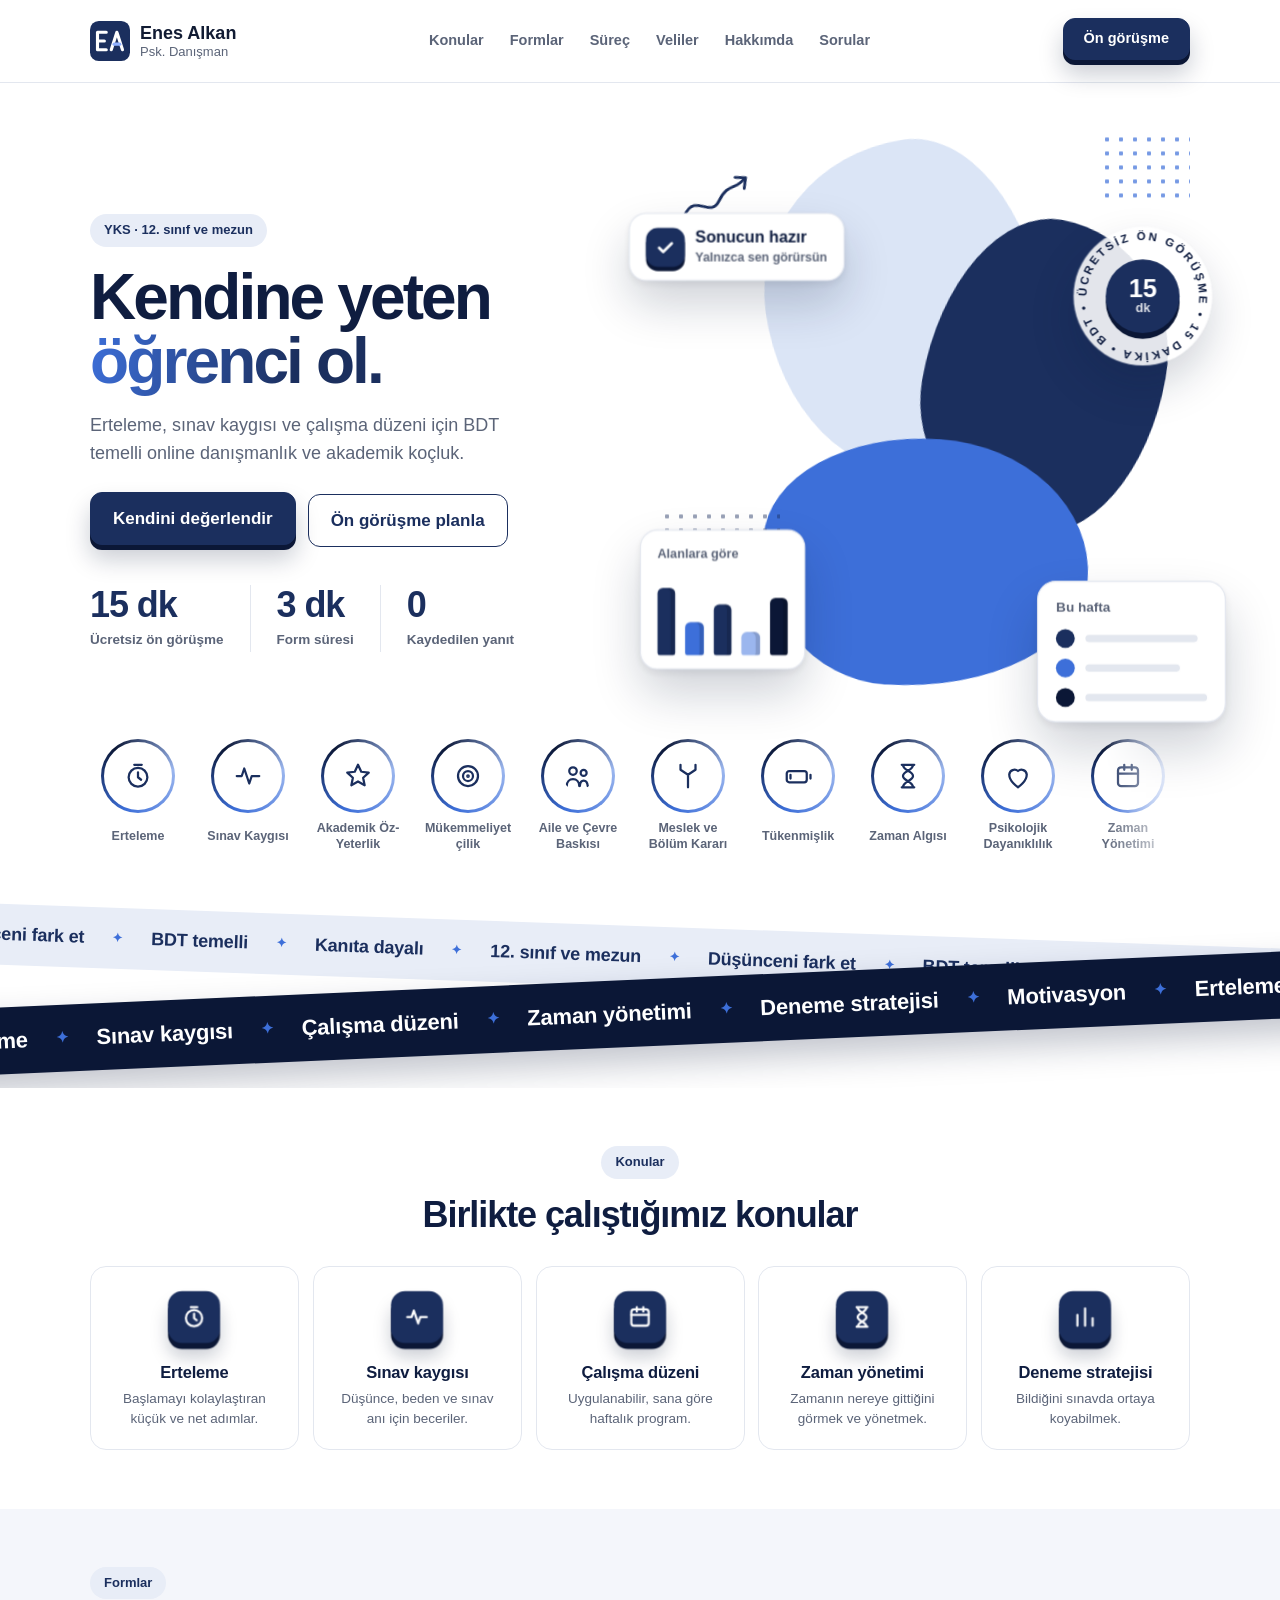
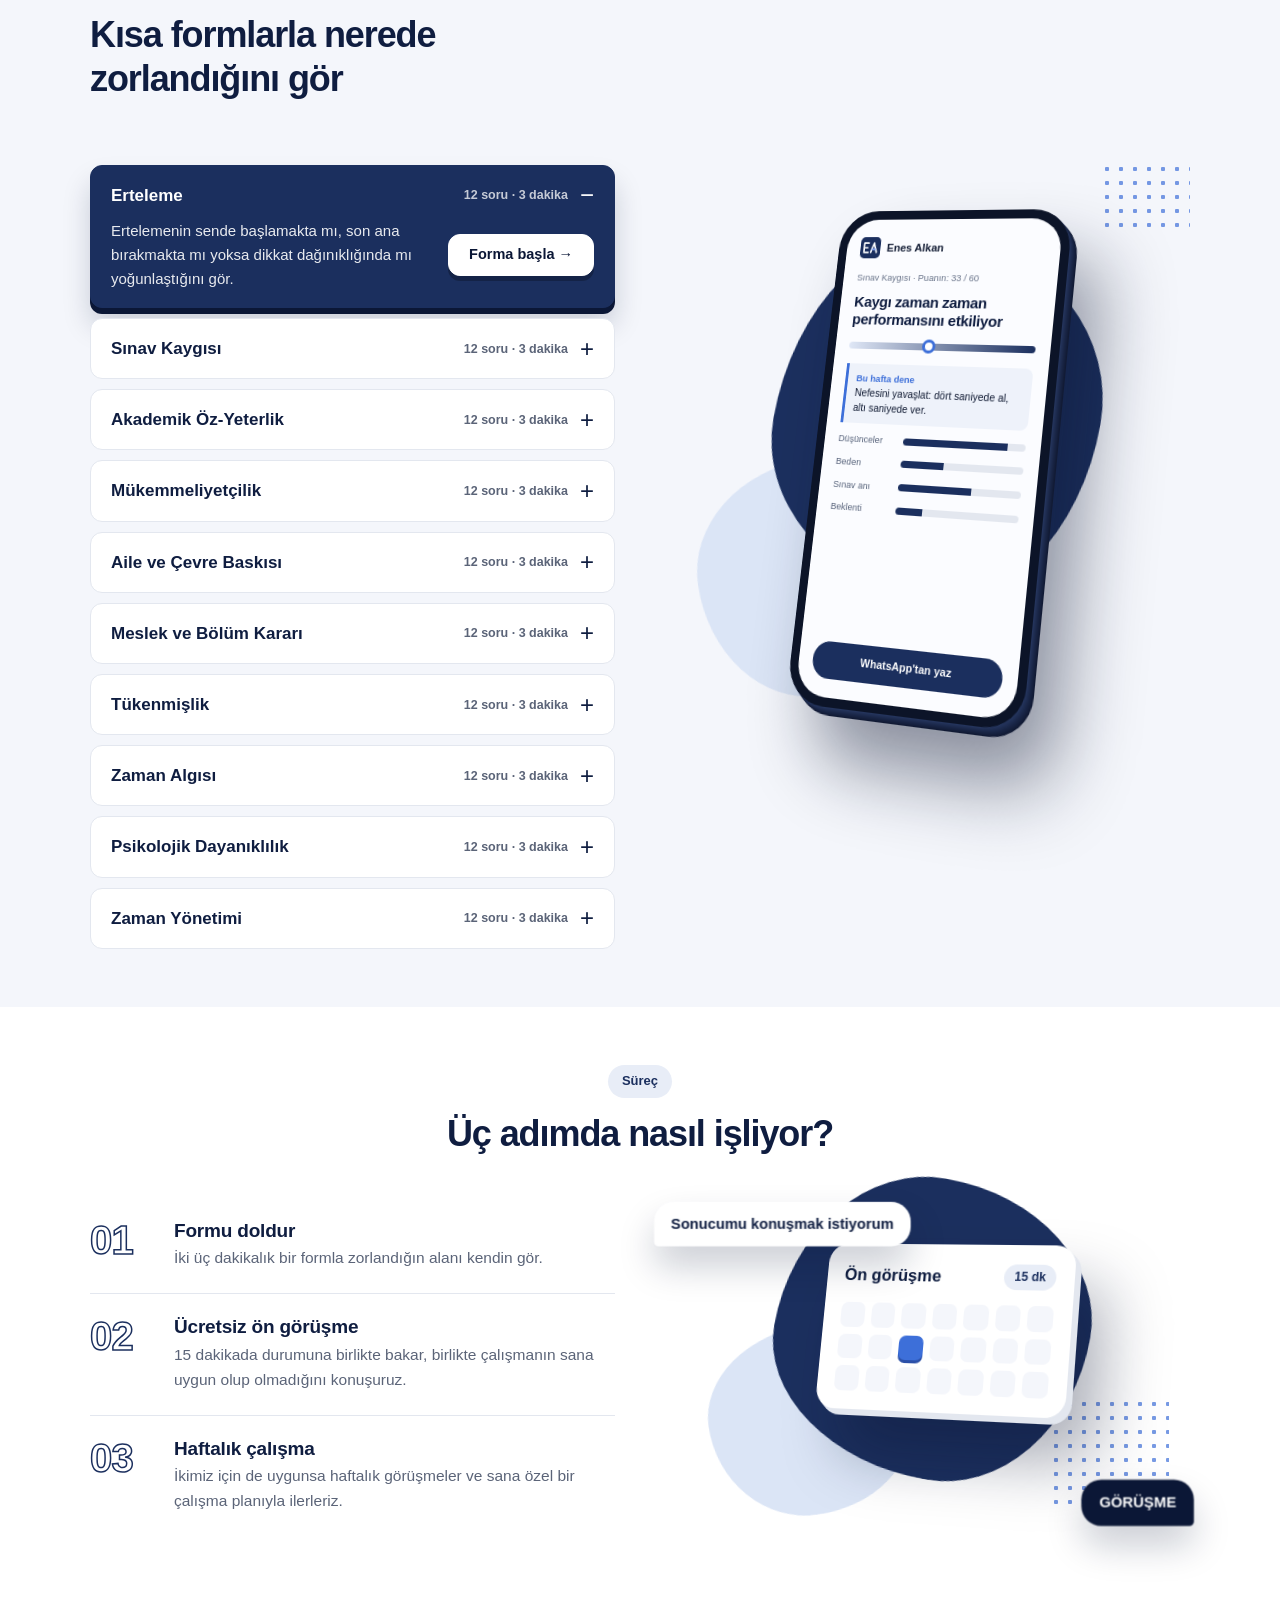
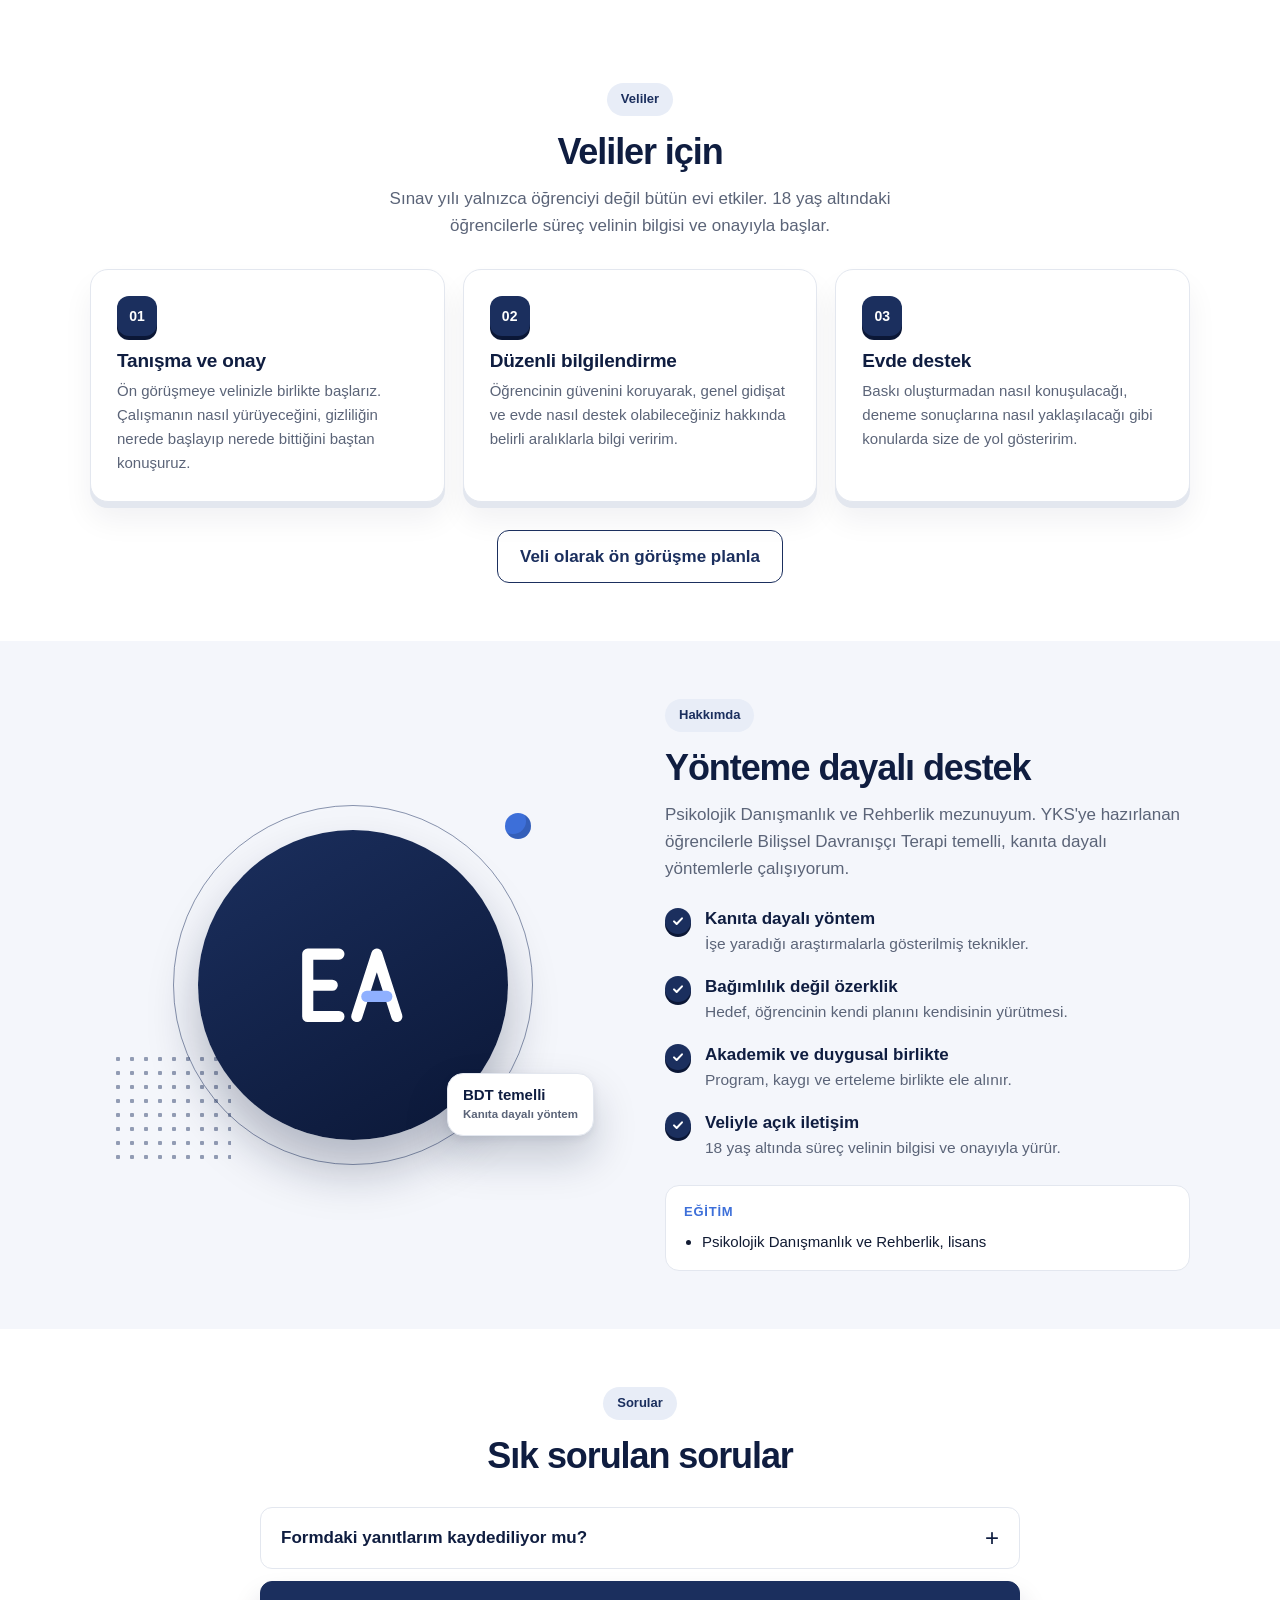
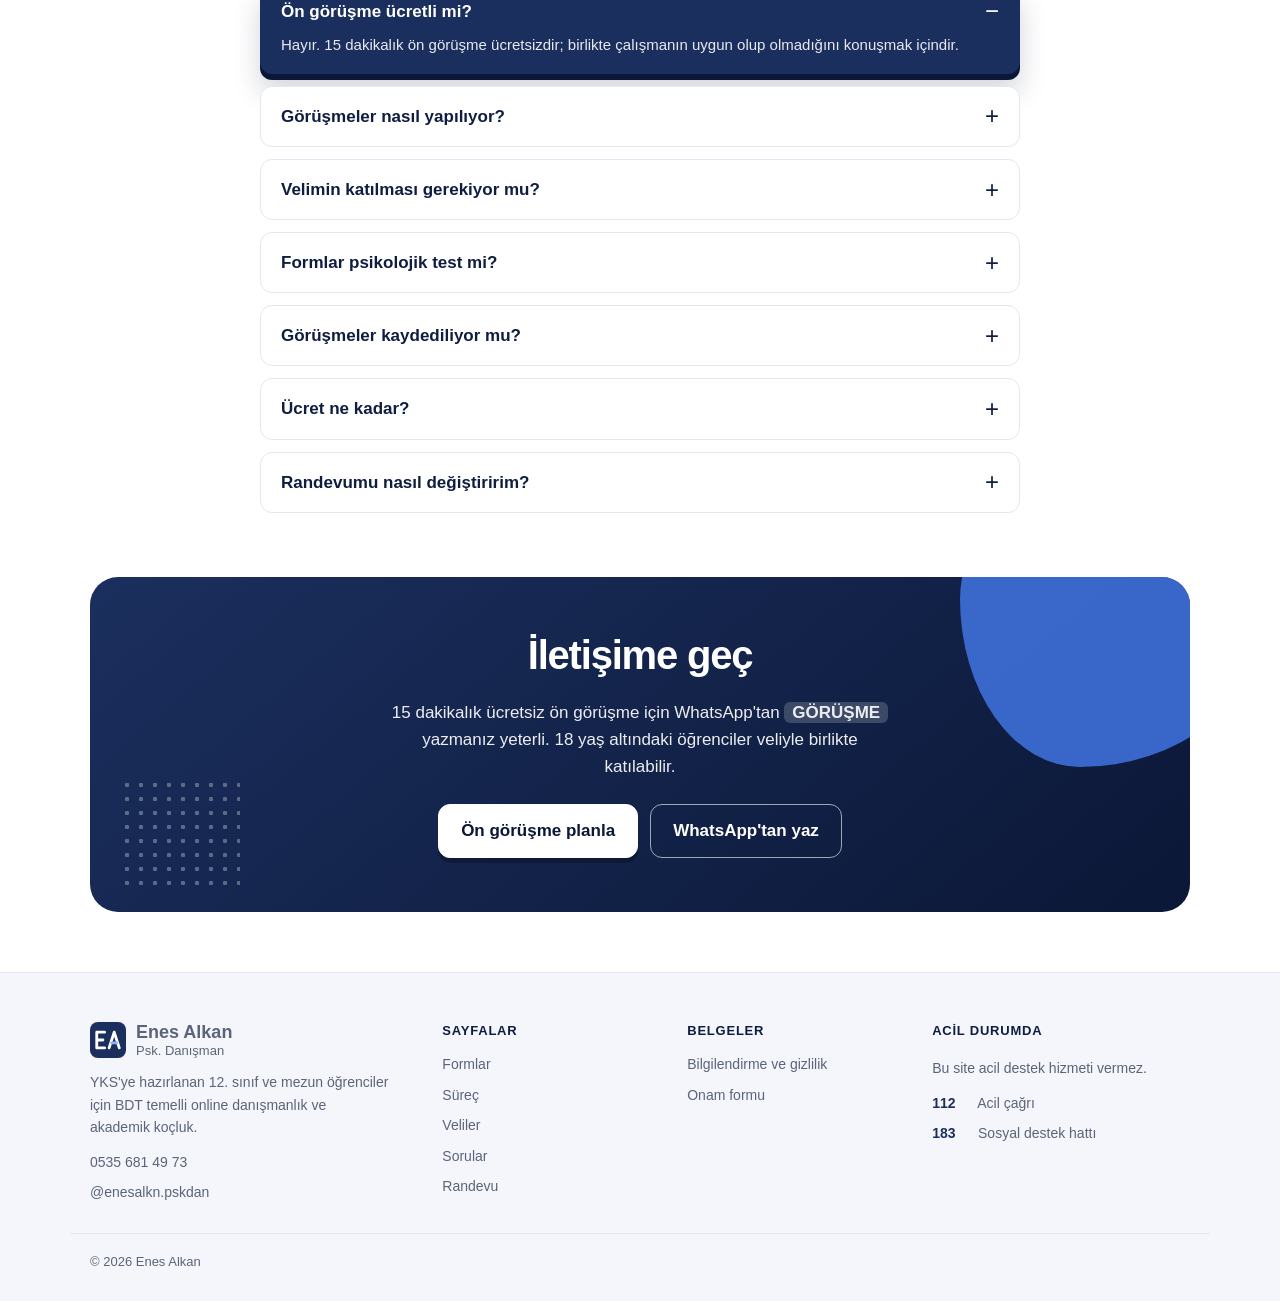
==== index.html @ 3628a0bb "Add files via upload" ====
<!doctype html>
<html lang="tr">
<head>
<meta charset="utf-8">
<script>document.documentElement.classList.add("js")</script>
<meta name="viewport" content="width=device-width, initial-scale=1">
<title>Enes Alkan | YKS öğrencileri için danışmanlık ve akademik koçluk</title>
<meta name="description" content="YKS'ye hazırlanan öğrenciler için BDT temelli online danışmanlık ve akademik koçluk. Kendine yeten öğrenci ol.">
<link rel="icon" href="/logo.svg" type="image/svg+xml">
<link rel="apple-touch-icon" href="/logo-180.png">
<link rel="stylesheet" href="/stil.css?v=25">
<link rel="stylesheet" href="/ana.css?v=25">
</head>
<body class="ana">
<header class="ust">
  <div class="kap genis">
    <a class="marka" href="/"><img src="/logo.svg" alt="" width="40" height="40"><span>Enes Alkan<small>Psk. Danışman</small></span></a>
    <nav class="menu">
      <a href="#konular">Konular</a>
      <a href="#formlar">Formlar</a>
      <a href="#surec">Süreç</a>
      <a href="#veli">Veliler</a>
      <a href="#hakkimda">Hakkımda</a>
      <a href="#sss">Sorular</a>
    </nav>
    <a class="dugme kucuk d3" data-planla href="#">Ön görüşme</a>
  </div>
</header>

<main>
  <section class="kh">
    <div class="kap genis kh-izgara">
      <div class="kh-sol">
        <span class="ust-etiket">YKS · 12. sınıf ve mezun</span>
        <h1>Kendine yeten<br> <span>öğrenci ol.</span></h1>
        <p class="kh-alt">Erteleme, sınav kaygısı ve çalışma düzeni için BDT temelli online danışmanlık ve akademik koçluk.</p>
        <div class="dugmeler">
          <a class="dugme d3" href="#formlar">Kendini değerlendir</a>
          <a class="dugme ikincil" data-planla href="#">Ön görüşme planla</a>
        </div>
        <div class="sayilar">
          <div><b data-say="15" data-ek=" dk">15 dk</b><span>Ücretsiz ön görüşme</span></div>
          <div><b data-say="3" data-ek=" dk">3 dk</b><span>Form süresi</span></div>
          <div><b>0</b><span>Kaydedilen yanıt</span></div>
        </div>
      </div>

      <div class="sahne" id="sahne" aria-hidden="true">
        <div class="sahne-ic">
          <i class="blob b1"></i><i class="blob b2"></i><i class="blob b3"></i>
          <i class="nokta n1"></i><i class="nokta n2"></i>
          <svg class="ok-cizgi" viewBox="0 0 90 50"><path d="M4 40c14-22 26 8 38-10s20-8 30-20" fill="none" stroke="currentColor" stroke-width="3" stroke-linecap="round"/><path d="M62 8l11 2-3 11" fill="none" stroke="currentColor" stroke-width="3" stroke-linecap="round" stroke-linejoin="round"/></svg>

          <img class="kisi" src="/enes.webp" alt="">

          <div class="yuzen y1">
            <span class="ikon"><svg viewBox="0 0 24 24"><path d="M5 12.5l4.5 4.5L19 7.5" fill="none" stroke="#fff" stroke-width="3" stroke-linecap="round" stroke-linejoin="round"/></svg></span>
            <div><b>Sonucun hazır</b><small>Yalnızca sen görürsün</small></div>
          </div>
          <div class="muhur">
            <svg viewBox="0 0 200 200"><defs><path id="cember" d="M100,100 m-74,0 a74,74 0 1,1 148,0 a74,74 0 1,1 -148,0"/></defs>
              <text><textPath href="#cember" textLength="452" lengthAdjust="spacing">ÜCRETSİZ ÖN GÖRÜŞME • 15 DAKİKA • BDT •</textPath></text></svg>
            <span>15<small>dk</small></span>
          </div>
          <div class="yuzen y3">
            <small>Alanlara göre</small>
            <div class="sutunlar"><i style="--h:82%"></i><i style="--h:40%;--c:var(--vurgu)"></i><i style="--h:62%"></i><i style="--h:28%;--c:#9bb6ee"></i><i style="--h:70%;--c:var(--koyu)"></i></div>
          </div>
          <div class="yuzen y4">
            <small>Bu hafta</small>
            <div class="satir"><i></i><u></u></div>
            <div class="satir"><i style="background:var(--vurgu)"></i><u style="width:62%"></u></div>
            <div class="satir"><i style="background:var(--koyu)"></i><u style="width:80%"></u></div>
          </div>
        </div>
      </div>
    </div>
  </section>

  <section class="hikayeler" aria-label="Formlar">
    <div class="kap genis"><div class="serit" id="hikaye-seridi"></div></div>
  </section>

  <div class="kayanlar" aria-hidden="true">
    <div class="kayan k1"><div class="kayan-ic"><span>Erteleme</span><span>Sınav kaygısı</span><span>Çalışma düzeni</span><span>Zaman yönetimi</span><span>Deneme stratejisi</span><span>Motivasyon</span><span>Erteleme</span><span>Sınav kaygısı</span><span>Çalışma düzeni</span><span>Zaman yönetimi</span><span>Deneme stratejisi</span><span>Motivasyon</span></div></div>
    <div class="kayan k2"><div class="kayan-ic"><span>Düşünceni fark et</span><span>BDT temelli</span><span>Kanıta dayalı</span><span>12. sınıf ve mezun</span><span>Düşünceni fark et</span><span>BDT temelli</span><span>Kanıta dayalı</span><span>12. sınıf ve mezun</span></div></div>
  </div>

  <section class="blok" id="konular">
    <div class="kap genis">
      <span class="ust-etiket orta-blok">Konular</span>
      <h2 class="orta">Birlikte çalıştığımız konular</h2>
      <div class="ozler">
        <div class="oz"><span class="kup"><svg viewBox="0 0 24 24"><circle cx="12" cy="13" r="7.5"/><path d="M12 9v4l2.5 2M9 3h6"/></svg></span><h3>Erteleme</h3><p>Başlamayı kolaylaştıran küçük ve net adımlar.</p></div>
        <div class="oz"><span class="kup"><svg viewBox="0 0 24 24"><path d="M3 12h4l2-6 4 12 2-6h6"/></svg></span><h3>Sınav kaygısı</h3><p>Düşünce, beden ve sınav anı için beceriler.</p></div>
        <div class="oz"><span class="kup"><svg viewBox="0 0 24 24"><rect x="4" y="5" width="16" height="15" rx="2.5"/><path d="M4 10h16M9 3v4M15 3v4"/></svg></span><h3>Çalışma düzeni</h3><p>Uygulanabilir, sana göre haftalık program.</p></div>
        <div class="oz"><span class="kup"><svg viewBox="0 0 24 24"><path d="M7 3h10M7 21h10M8 3c0 5 8 5 8 9s-8 4-8 9M16 3c0 5-8 5-8 9s8 4 8 9"/></svg></span><h3>Zaman yönetimi</h3><p>Zamanın nereye gittiğini görmek ve yönetmek.</p></div>
        <div class="oz"><span class="kup"><svg viewBox="0 0 24 24"><path d="M5 20V10M12 20V4M19 20v-7"/></svg></span><h3>Deneme stratejisi</h3><p>Bildiğini sınavda ortaya koyabilmek.</p></div>
      </div>
    </div>
  </section>

  <section class="blok zeminli" id="formlar">
    <div class="kap genis iki">
      <div>
        <span class="ust-etiket">Formlar</span>
        <h2>Kısa formlarla nerede zorlandığını gör</h2>
        <p class="giris">Yanıtların kaydedilmez; sonuç yalnızca senin ekranında hesaplanır.</p>
        <div class="sss form-akordeon" id="form-listesi"></div>
      </div>
      <div class="sahne formsahne" aria-hidden="true">
        <div class="sahne-ic">
          <i class="blob b2"></i><i class="blob b1"></i><i class="nokta n2"></i>
            <div class="telefon">
              <div class="ekran">
                <div class="e-ust"><img src="/logo.svg" alt="" width="22" height="22"><span>Enes Alkan</span></div>
                <small>Sınav Kaygısı · Puanın: 33 / 60</small>
                <b>Kaygı zaman zaman performansını etkiliyor</b>
                <div class="e-olcek"><i></i></div>
                <div class="e-kutu"><em>Bu hafta dene</em>Nefesini yavaşlat: dört saniyede al, altı saniyede ver.</div>
                <div class="e-bar"><span>Düşünceler</span><i style="--w:86%"></i></div>
                <div class="e-bar"><span>Beden</span><i style="--w:36%"></i></div>
                <div class="e-bar"><span>Sınav anı</span><i style="--w:60%"></i></div>
                <div class="e-bar"><span>Beklenti</span><i style="--w:22%"></i></div>
                <div class="e-dugme">WhatsApp'tan yaz</div>
              </div>
            </div>
        </div>
      </div>
    </div>
  </section>

  <section class="blok" id="surec">
    <div class="kap genis">
      <span class="ust-etiket orta-blok">Süreç</span>
      <h2 class="orta">Üç adımda nasıl işliyor?</h2>
      <div class="iki">
        <ol class="adimlar">
          <li><b>01</b><div><h3>Formu doldur</h3><p>İki üç dakikalık bir formla zorlandığın alanı kendin gör.</p></div></li>
          <li><b>02</b><div><h3>Ücretsiz ön görüşme</h3><p>15 dakikada durumuna birlikte bakar, birlikte çalışmanın sana uygun olup olmadığını konuşuruz.</p></div></li>
          <li><b>03</b><div><h3>Haftalık çalışma</h3><p>İkimiz için de uygunsa haftalık görüşmeler ve sana özel bir çalışma planıyla ilerleriz.</p></div></li>
        </ol>
        <div class="sahne kucuk" aria-hidden="true">
          <div class="sahne-ic">
            <i class="blob b2"></i><i class="blob b1"></i><i class="nokta n1"></i>
            <div class="takvim">
              <div class="t-ust"><span>Ön görüşme</span><em>15 dk</em></div>
              <div class="gunler"><i></i><i></i><i></i><i></i><i></i><i></i><i></i><i></i><i></i><i class="s"></i><i></i><i></i><i></i><i></i><i></i><i></i><i></i><i></i><i></i><i></i><i></i></div>
            </div>
            <div class="balon b-sol">Sonucumu konuşmak istiyorum</div>
            <div class="balon b-sag">GÖRÜŞME</div>
          </div>
        </div>
      </div>
    </div>
  </section>

  <section class="blok" id="veli">
    <div class="kap genis">
      <span class="ust-etiket orta-blok">Veliler</span>
      <h2 class="orta">Veliler için</h2>
      <p class="giris orta">Sınav yılı yalnızca öğrenciyi değil bütün evi etkiler. 18 yaş altındaki öğrencilerle süreç velinin bilgisi ve onayıyla başlar.</p>
      <div class="veli-izgara">
        <div class="veli-kart"><b>01</b><h3>Tanışma ve onay</h3><p>Ön görüşmeye velinizle birlikte başlarız. Çalışmanın nasıl yürüyeceğini, gizliliğin nerede başlayıp nerede bittiğini baştan konuşuruz.</p></div>
        <div class="veli-kart"><b>02</b><h3>Düzenli bilgilendirme</h3><p>Öğrencinin güvenini koruyarak, genel gidişat ve evde nasıl destek olabileceğiniz hakkında belirli aralıklarla bilgi veririm.</p></div>
        <div class="veli-kart"><b>03</b><h3>Evde destek</h3><p>Baskı oluşturmadan nasıl konuşulacağı, deneme sonuçlarına nasıl yaklaşılacağı gibi konularda size de yol gösteririm.</p></div>
      </div>
      <div class="orta-dugme"><a class="dugme ikincil" data-planla data-kim="veli" href="#">Veli olarak ön görüşme planla</a></div>
    </div>
  </section>

  <section class="blok zeminli" id="hakkimda">
    <div class="kap genis iki">
      <div class="portre" aria-hidden="true">
        <i class="halka"></i><i class="nokta n1"></i>
        <div class="daire">
          <img src="/enes.webp" alt="" onerror="this.remove()">
          <svg viewBox="0 0 64 64"><g fill="none" stroke="#fff" stroke-width="5" stroke-linecap="round" stroke-linejoin="round"><path d="M26 18H12v28h14M12 32h11"/><path d="M34 46l9-28 9 28"/></g><path d="M38.5 37h9" stroke="#8fb0ff" stroke-width="5" stroke-linecap="round"/></svg>
        </div>
        <div class="yuzen y5"><b>BDT temelli</b><small>Kanıta dayalı yöntem</small></div>
        <i class="top"></i>
      </div>
      <div>
        <span class="ust-etiket">Hakkımda</span>
        <h2>Yönteme dayalı destek</h2>
        <p class="giris">Psikolojik Danışmanlık ve Rehberlik mezunuyum. YKS'ye hazırlanan öğrencilerle Bilişsel Davranışçı Terapi temelli, kanıta dayalı yöntemlerle çalışıyorum.</p>
        <ul class="tikler">
          <li><b>Kanıta dayalı yöntem</b>İşe yaradığı araştırmalarla gösterilmiş teknikler.</li>
          <li><b>Bağımlılık değil özerklik</b>Hedef, öğrencinin kendi planını kendisinin yürütmesi.</li>
          <li><b>Akademik ve duygusal birlikte</b>Program, kaygı ve erteleme birlikte ele alınır.</li>
          <li><b>Veliyle açık iletişim</b>18 yaş altında süreç velinin bilgisi ve onayıyla yürür.</li>
        </ul>
        <div class="yeterlik" id="yeterlik"></div>
      </div>
    </div>
  </section>

  <section class="blok" id="yorumlar" hidden>
    <div class="kap genis">
      <span class="ust-etiket orta-blok">Yorumlar</span>
      <h2 class="orta">Öğrenciler ve veliler ne diyor?</h2>
      <div class="yorum-izgara" id="yorum-listesi"></div>
    </div>
  </section>

  <section class="blok" id="sss">
    <div class="kap genis">
      <span class="ust-etiket orta-blok">Sorular</span>
      <h2 class="orta">Sık sorulan sorular</h2>
      <div class="sss">
        <details><summary>Formdaki yanıtlarım kaydediliyor mu?</summary><p>Hayır. Yanıtların ve puanın yalnızca kendi cihazında hesaplanır, hiçbir yere gönderilmez.</p></details>
        <details open><summary>Ön görüşme ücretli mi?</summary><p>Hayır. 15 dakikalık ön görüşme ücretsizdir; birlikte çalışmanın uygun olup olmadığını konuşmak içindir.</p></details>
        <details><summary>Görüşmeler nasıl yapılıyor?</summary><p>Görüşmeler online yapılır. Telefon ya da bilgisayardan, bir linke dokunarak katılabilirsin.</p></details>
        <details><summary>Velimin katılması gerekiyor mu?</summary><p>18 yaşından küçüksen evet. Ön görüşme ve sonraki süreç velinin bilgisi ve onayıyla yürütülür.</p></details>
        <details><summary>Formlar psikolojik test mi?</summary><p>Hayır. Formlar tanı koymaz; kendi durumunu fark etmen için hazırlanmış kendini değerlendirme araçlarıdır.</p></details>
        <details><summary>Görüşmeler kaydediliyor mu?</summary><p>Hayır. Görüşmeler ses ya da görüntü olarak kaydedilmez. Konuştuklarımız, yasal zorunluluklar ve can güvenliği dışında kimseyle paylaşılmaz.</p></details>
        <details><summary>Ücret ne kadar?</summary><p>Ön görüşme ücretsizdir. Haftalık çalışmanın ücreti ve sıklığı ön görüşmede, ihtiyacına göre netleşir.</p></details>
        <details><summary>Randevumu nasıl değiştiririm?</summary><p>Onay e-postasındaki bağlantıdan iptal edebilir ya da başka bir saate alabilirsin. Lütfen en az 24 saat önce haber ver.</p></details>
      </div>
    </div>
  </section>

  <section class="kap genis" id="veliler">
    <div class="bant">
      <i class="blob"></i><i class="nokta"></i>
      <h2>İletişime geç</h2>
      <p>15 dakikalık ücretsiz ön görüşme için WhatsApp'tan <span class="kelime" data-kelime>GÖRÜŞME</span> yazmanız yeterli. 18 yaş altındaki öğrenciler veliyle birlikte katılabilir.</p>
      <div class="dugmeler orta-dugme">
        <a class="dugme acik" data-planla href="#">Ön görüşme planla</a>
        <a class="dugme cerceve" data-dm href="#">WhatsApp'tan yaz</a>
      </div>
    </div>
  </section>
</main>

<a class="kalici-dugme" data-planla href="#" aria-label="Ön görüşme planla"><svg viewBox="0 0 24 24" aria-hidden="true"><rect x="4" y="5" width="16" height="15" rx="2.5"/><path d="M4 10h16M9 3v4M15 3v4"/></svg><span>Ön görüşme</span></a>

<footer class="alt ayak">
  <div class="kap genis ayak-izgara">
    <div>
      <a class="marka" href="/"><img src="/logo.svg" alt="" width="36" height="36"><span>Enes Alkan<small>Psk. Danışman</small></span></a>
      <p>YKS'ye hazırlanan 12. sınıf ve mezun öğrenciler için BDT temelli online danışmanlık ve akademik koçluk.</p>
      <a data-tel href="#"></a>
      <a data-ig href="#"></a>
    </div>
    <div>
      <h4>Sayfalar</h4>
      <a href="#formlar">Formlar</a><a href="#surec">Süreç</a><a href="#veli">Veliler</a><a href="#sss">Sorular</a><a href="/gorusme">Randevu</a>
    </div>
    <div>
      <h4>Belgeler</h4>
      <a href="/bilgilendirme">Bilgilendirme ve gizlilik</a><a href="/onam">Onam formu</a>
    </div>
    <div class="acil">
      <h4>Acil durumda</h4>
      <p>Bu site acil destek hizmeti vermez.</p>
      <a href="tel:112"><b>112</b> Acil çağrı</a>
      <a href="tel:183"><b>183</b> Sosyal destek hattı</a>
    </div>
  </div>
  <div class="kap genis ayak-alt"><span data-yil></span> Enes Alkan</div>
</footer>

<script src="/formlar.js?v=25"></script>
<script src="/ana.js?v=25"></script>
</body>
</html>
---- stil.css ----
@font-face { font-family: "Manrope Variable"; font-style: normal; font-display: swap; font-weight: 200 800;
  src: url(/manrope-ext.woff2) format("woff2-variations");
  unicode-range: U+0100-02BA,U+02BD-02C5,U+02C7-02CC,U+02CE-02D7,U+02DD-02FF,U+0304,U+0308,U+0329,U+1D00-1DBF,U+1E00-1E9F,U+1EF2-1EFF,U+2020,U+20A0-20AB,U+20AD-20C0,U+2113,U+2C60-2C7F,U+A720-A7FF; }
@font-face { font-family: "Manrope Variable"; font-style: normal; font-display: swap; font-weight: 200 800;
  src: url(/manrope.woff2) format("woff2-variations");
  unicode-range: U+0000-00FF,U+0131,U+0152-0153,U+02BB-02BC,U+02C6,U+02DA,U+02DC,U+0304,U+0308,U+0329,U+2000-206F,U+20AC,U+2122,U+2191,U+2193,U+2212,U+2215,U+FEFF,U+FFFD; }
:root {
  --zemin: #f4f6fb;
  --kart: #ffffff;
  --metin: #111b33;
  --soluk: #5b6478;
  --cizgi: #e3e7ef;
  --ana: #1b2f5e;
  --ana-koyu: #13234a;
  --ana-acik: #e8edf7;
  --vurgu: #3d6fd9;
  --golge: 0 1px 2px rgba(11, 23, 54, .06), 0 8px 24px rgba(11, 23, 54, .06);
  --yaricap: 16px;
  --koyu: #0b1736;
  --baslik: #0f1d40;
  --pembe: #dbe5f6;
}
@media (prefers-color-scheme: dark) {
  :root {
    --zemin: #0b1020;
    --kart: #131a2e;
    --metin: #e9edf6;
    --soluk: #a3adc4;
    --cizgi: #26304a;
    --ana: #8fb0ff;
    --ana-koyu: #b0c8ff;
    --ana-acik: #1b2540;
    --vurgu: #7fa6ff;
    --golge: none;
    --koyu: #0a1430;
    --baslik: #e9edf6;
    --pembe: #1c2a4d;
  }
}
* { box-sizing: border-box; }
html { -webkit-text-size-adjust: 100%; scroll-behavior: smooth; }
body {
  margin: 0;
  background: var(--zemin);
  color: var(--metin);
  font-family: "Manrope Variable", -apple-system, BlinkMacSystemFont, "Segoe UI", Roboto, "Helvetica Neue", Arial, sans-serif;
  font-size: 17px;
  line-height: 1.6;
}
a { color: var(--ana); }
h1, h2, h3 { line-height: 1.2; margin: 0 0 .5em; letter-spacing: -.01em; }
p { margin: 0 0 1em; }
.kap { max-width: 880px; margin: 0 auto; padding: 0 20px; }
.dar { max-width: 620px; }

/* Üst bar */
.ust { padding: 18px 0; }
.ust .kap { display: flex; align-items: center; justify-content: space-between; gap: 16px; }
.marka { display: flex; align-items: center; gap: 10px; text-decoration: none; color: var(--metin); font-weight: 700; font-size: 18px; line-height: 1.25; }
.marka img { display: block; flex: none; }
.marka small { display: block; font-weight: 500; font-size: 13px; color: var(--soluk); }
.menu { display: flex; gap: 18px; font-size: 15px; }
.menu a { text-decoration: none; color: var(--soluk); }
.menu a:hover { color: var(--ana); }
@media (max-width: 560px) { .menu { display: none; } }

/* Düğmeler */
.dugme {
  display: inline-flex; align-items: center; justify-content: center; gap: 8px;
  min-height: 50px; padding: 12px 22px;
  border-radius: 999px; border: 1.5px solid var(--ana);
  background: var(--ana); color: #fff;
  font: inherit; font-weight: 600; text-decoration: none; cursor: pointer;
  transition: background .15s, transform .05s;
}
.dugme:hover { background: var(--ana-koyu); border-color: var(--ana-koyu); }
.dugme:active { transform: translateY(1px); }
.dugme.ikincil { background: transparent; color: var(--ana); }
.dugme.ikincil:hover { background: var(--ana-acik); }
.dugme.tam { width: 100%; }
@media (prefers-color-scheme: dark) { .dugme { color: #0b1020; } .dugme.ikincil { color: var(--ana); } }
.baglanti { background: none; border: 0; padding: 8px 0; font: inherit; color: var(--soluk); cursor: pointer; text-decoration: underline; }

/* Ana sayfa */
.kahraman { padding: 44px 0 36px; }
.kahraman h1 { font-size: clamp(36px, 8vw, 60px); margin-bottom: 16px; }
.kahraman h1 span { color: var(--vurgu); }
.kahraman p { font-size: 19px; color: var(--soluk); max-width: 600px; }
.dugmeler { display: flex; flex-wrap: wrap; gap: 12px; margin-top: 24px; }
.bolum { padding: 36px 0; border-top: 1px solid var(--cizgi); }
.bolum h2 { font-size: 26px; }
.bolum > .kap > p.giris { color: var(--soluk); max-width: 600px; }
.izgara { display: grid; gap: 16px; grid-template-columns: repeat(auto-fit, minmax(240px, 1fr)); margin-top: 20px; }
.kart {
  background: var(--kart); border: 1px solid var(--cizgi); border-radius: var(--yaricap);
  padding: 22px; box-shadow: var(--golge);
}
.kart h3 { font-size: 19px; }
.kart p { color: var(--soluk); font-size: 16px; margin-bottom: 0; }
a.kart { display: block; text-decoration: none; color: inherit; transition: border-color .15s, transform .15s; }
a.kart:hover { border-color: var(--ana); transform: translateY(-2px); }
a.kart .git { display: inline-block; margin-top: 14px; color: var(--ana); font-weight: 600; font-size: 15px; }
.etiket { display: inline-block; font-size: 13px; font-weight: 600; color: var(--ana); background: var(--ana-acik); padding: 3px 10px; border-radius: 999px; margin-bottom: 10px; }
.adim-no { display: inline-flex; width: 32px; height: 32px; align-items: center; justify-content: center; border-radius: 50%; background: var(--ana-acik); color: var(--ana); font-weight: 700; margin-bottom: 10px; }
.cagri { text-align: center; }
.cagri p { color: var(--soluk); max-width: 520px; margin-left: auto; margin-right: auto; }
.alt { padding: 28px 0 40px; border-top: 1px solid var(--cizgi); color: var(--soluk); font-size: 14px; }
.alt a { color: var(--soluk); }

/* Form sayfası */
.form-alan { padding: 12px 0 48px; }
.panel {
  background: var(--kart); border: 1px solid var(--cizgi); border-radius: var(--yaricap);
  padding: 26px 22px; box-shadow: var(--golge);
}
.panel h1 { font-size: 30px; }
.panel .alt-baslik { color: var(--soluk); font-size: 15px; margin-bottom: 18px; }
.not {
  font-size: 14px; color: var(--soluk); background: var(--zemin);
  border-radius: 12px; padding: 12px 14px; margin: 18px 0;
}
.ilerleme { height: 6px; background: var(--cizgi); border-radius: 999px; overflow: hidden; margin-bottom: 8px; }
.ilerleme > i { display: block; height: 100%; width: 0; background: var(--ana); border-radius: 999px; transition: width .25s; }
.sayac { font-size: 14px; color: var(--soluk); margin-bottom: 18px; }
.soru { font-size: 21px; font-weight: 600; line-height: 1.4; margin-bottom: 22px; min-height: 3.2em; }
.secenekler { display: grid; gap: 10px; }
.secenek {
  display: flex; align-items: center; gap: 12px; width: 100%;
  min-height: 54px; padding: 12px 16px; text-align: left;
  background: var(--kart); color: var(--metin);
  border: 1.5px solid var(--cizgi); border-radius: 12px;
  font: inherit; cursor: pointer; transition: border-color .12s, background .12s;
}
.secenek:hover { border-color: var(--ana); }
.secenek.secili { border-color: var(--ana); background: var(--ana-acik); }
.secenek b {
  flex: none; width: 28px; height: 28px; border-radius: 50%;
  display: inline-flex; align-items: center; justify-content: center;
  background: var(--zemin); color: var(--soluk); font-size: 14px;
}
.secenek.secili b { background: var(--ana); color: #fff; }
.form-alt { display: flex; justify-content: space-between; margin-top: 14px; }

.sonuc-ust { font-size: 14px; color: var(--soluk); margin-bottom: 6px; }
.sonuc-etiket { font-size: 28px; font-weight: 700; line-height: 1.2; margin-bottom: 16px; }
.olcek { position: relative; height: 10px; border-radius: 999px; margin: 8px 0 6px;
  background: linear-gradient(90deg, var(--ana-acik), var(--ana)); }
.olcek > i { position: absolute; top: 50%; width: 20px; height: 20px; margin: -10px 0 0 -10px;
  border-radius: 50%; background: var(--kart); border: 4px solid var(--vurgu); }
.olcek-uc { display: flex; justify-content: space-between; font-size: 13px; color: var(--soluk); margin-bottom: 20px; }
.oneri { border-left: 4px solid var(--vurgu); background: var(--zemin); border-radius: 0 12px 12px 0; padding: 14px 16px; margin: 18px 0; }
.oneri strong { display: block; font-size: 14px; color: var(--vurgu); margin-bottom: 4px; }
.alanlar { border-top: 1px solid var(--cizgi); margin-top: 22px; padding-top: 20px; }
.alanlar h2 { font-size: 18px; margin-bottom: 14px; }
.alan { display: grid; grid-template-columns: 150px 1fr; align-items: center; gap: 12px; margin-bottom: 10px; font-size: 15px; }
.alan-cubuk { height: 10px; background: var(--cizgi); border-radius: 999px; overflow: hidden; }
.alan-cubuk > i { display: block; height: 100%; min-width: 6px; background: var(--ana); border-radius: 999px; }
.alan-not { font-size: 16px; color: var(--soluk); margin: 16px 0 0; }
.alan-not strong { color: var(--metin); }
@media (max-width: 420px) { .alan { grid-template-columns: 120px 1fr; } }
.davet { border-top: 1px solid var(--cizgi); margin-top: 24px; padding-top: 22px; }
.davet h2 { font-size: 21px; }
.davet p { color: var(--soluk); font-size: 16px; }
.kelime { font-weight: 700; color: var(--metin); background: var(--ana-acik); padding: 1px 8px; border-radius: 6px; }
.metin-sayfa h1 { font-size: 30px; }
.metin-sayfa h2 { font-size: 20px; margin-top: 1.6em; }
.metin-sayfa ul { padding-left: 20px; }
[hidden] { display: none !important; }

.alan-aciklama { font-size: 13.5px; color: var(--soluk); margin: -6px 0 14px; }
.kod-kutu { margin-top: 22px; border: 1.5px dashed var(--ana); border-radius: 14px; padding: 16px; background: var(--ana-acik); }
.kod-kutu strong { display: block; font-size: 14px; color: var(--ana); margin-bottom: 8px; }
.kod-satir { display: flex; gap: 10px; align-items: center; flex-wrap: wrap; }
.kod-satir code { flex: 1; min-width: 0; font: 700 17px/1.3 ui-monospace, Menlo, Consolas, monospace; letter-spacing: .04em; color: var(--baslik); word-break: break-all; background: var(--kart); border-radius: 10px; padding: 10px 12px; }
.kod-satir .dugme.kucuk { min-height: 42px; padding: 8px 16px; font-size: 14px; }
.kod-kutu p { font-size: 13.5px; color: var(--soluk); margin: 10px 0 0; }
---- ana.css ----
/* Ana sayfa: görsel sahne, 3B kartlar ve bölümler */
.kap.genis { max-width: 1140px; }
body.ana { background: var(--kart); overflow-x: hidden; }
.ana .ust { padding: 20px 0; border-bottom: 1px solid var(--cizgi); }
.ana .menu { gap: 26px; font-weight: 600; font-size: 14.5px; }
.ana h1, .ana h2, .ana h3 { color: var(--baslik); }
.orta { text-align: center; margin-left: auto !important; margin-right: auto !important; }
.dugme.kucuk { min-height: 42px; padding: 8px 20px; font-size: 14.5px; }
.dugme { border-radius: 12px; }
.dugme.d3 { box-shadow: 0 5px 0 var(--koyu), 0 14px 24px rgba(11, 23, 54, .22); transform: translateY(-2px); }
.dugme.d3:hover { transform: translateY(0); box-shadow: 0 3px 0 var(--koyu), 0 8px 16px rgba(11, 23, 54, .2); }
.dugme.d3:active { transform: translateY(3px); box-shadow: 0 0 0 var(--koyu); }
.dugme.acik { background: #fff; border-color: #fff; color: var(--koyu); box-shadow: 0 5px 0 rgba(0,0,0,.25); }

/* ---- Açılış ---- */
.kh { padding: 34px 0 30px; }
.kh-izgara { display: grid; grid-template-columns: 1fr 1.02fr; gap: 30px; align-items: center; }
.ust-etiket { display: inline-block; font-size: 13px; font-weight: 700; color: var(--ana); background: var(--ana-acik); padding: 6px 14px; border-radius: 999px; margin-bottom: 18px; }
.kh h1 { font-size: clamp(36px, 4.4vw, 56px); font-weight: 700; letter-spacing: -.035em; line-height: 1.06; margin-bottom: 18px; }
.kh h1 span { color: var(--vurgu); }
.kh-alt { font-size: 18px; color: var(--soluk); max-width: 460px; margin-bottom: 26px; }
.sayilar { display: flex; margin-top: 38px; }
.sayilar div { padding-right: 26px; }
.sayilar div + div { border-left: 1px solid var(--cizgi); padding-left: 26px; }
.sayilar b { display: block; font-size: 36px; font-weight: 700; letter-spacing: -.03em; color: var(--ana); line-height: 1.1; }
.sayilar span { font-size: 13.5px; font-weight: 600; color: var(--soluk); }

/* ---- 3B sahne ---- */
.sahne { position: relative; height: 580px; perspective: 1500px; }
.sahne-ic { position: absolute; inset: 0; transform-style: preserve-3d; transform: rotateX(var(--rx, 0deg)) rotateY(var(--ry, 0deg)); transition: transform .25s ease-out; }
.blob { position: absolute; display: block; }
.b1 { width: 54%; height: 60%; left: 20%; top: 2%; background: var(--pembe); border-radius: 58% 42% 52% 48% / 46% 58% 42% 54%; transform: translateZ(-80px) rotate(-8deg); }
.b2 { width: 46%; height: 56%; right: 3%; top: 16%; background: var(--ana); border-radius: 46% 54% 44% 56% / 58% 44% 56% 42%; transform: translateZ(-60px) rotate(10deg); }
.b3 { width: 62%; height: 44%; left: 20%; bottom: 0; background: var(--vurgu); border-radius: 52% 48% 60% 40% / 44% 52% 48% 56%; transform: translateZ(-40px) rotate(4deg); }
.nokta { position: absolute; display: block; width: 120px; height: 110px; background-image: radial-gradient(var(--ana) 2px, transparent 2.5px); background-size: 14px 14px; opacity: .45; }
.n1 { left: 2%; bottom: 14%; }
.n2 { right: 0; top: 2%; background-image: radial-gradient(var(--vurgu) 2px, transparent 2.5px); opacity: .7; width: 90px; height: 70px; }
.ok-cizgi { position: absolute; left: 6%; top: 10%; width: 84px; color: var(--ana); transform: translateZ(20px) rotate(-8deg); }

.telefon { position: absolute; left: 50%; top: 50%; width: 244px; height: 496px; margin: -248px 0 0 -122px; padding: 9px; border-radius: 40px; background: #0c1428;
  transform: translateZ(50px) rotateY(-22deg) rotateX(9deg) rotateZ(3deg);
  box-shadow: 1px 1px 0 #24345c, 2px 2px 0 #213056, 3px 3px 0 #1e2c50, 4px 4px 0 #1b284a, 5px 5px 0 #182444, 6px 6px 0 #16213f, 7px 7px 0 #131d39, 8px 8px 0 #111a34,
    34px 50px 70px rgba(8, 18, 45, .45); }
.ekran { height: 100%; border-radius: 32px; background: #fbfcff; color: #111b33; padding: 18px 15px; font-size: 10.5px; line-height: 1.45; overflow: hidden; display: flex; flex-direction: column; gap: 9px; }
.e-ust { display: flex; align-items: center; gap: 7px; font-weight: 700; font-size: 11.5px; margin-bottom: 4px; }
.ekran small { color: #687389; font-size: 9.5px; }
.ekran > b { font-size: 15.5px; line-height: 1.2; letter-spacing: -.02em; color: #0f1d40; }
.e-olcek { position: relative; height: 7px; border-radius: 9px; background: linear-gradient(90deg, #dfe7f6, #1b2f5e); margin: 4px 0 6px; }
.e-olcek i { position: absolute; left: 44%; top: 50%; width: 14px; height: 14px; margin: -7px; border-radius: 50%; background: #fff; border: 3px solid #3d6fd9; }
.e-kutu { border-left: 3px solid #3d6fd9; background: #eef2fa; border-radius: 0 8px 8px 0; padding: 8px 9px; }
.e-kutu em { display: block; font-style: normal; font-weight: 700; color: #3d6fd9; font-size: 9.5px; }
.e-bar { display: grid; grid-template-columns: 62px 1fr; align-items: center; gap: 8px; font-size: 9.5px; color: #56627a; }
.e-bar i { height: 7px; border-radius: 9px; background: linear-gradient(90deg, #1b2f5e var(--w), #e3e7ef var(--w)); }
.e-dugme { margin-top: auto; background: #1b2f5e; color: #fff; font-weight: 700; text-align: center; padding: 10px; border-radius: 99px; font-size: 11px; }

.yuzen { position: absolute; background: var(--kart); border: 1px solid var(--cizgi); border-radius: 16px; padding: 12px 15px;
  box-shadow: 0 22px 44px rgba(11, 23, 54, .2), 0 3px 8px rgba(11, 23, 54, .08); transform: translateZ(110px); animation: yuz 5s ease-in-out infinite alternate; }
.yuzen b { display: block; font-size: 15px; color: var(--baslik); line-height: 1.25; }
.yuzen small { display: block; font-size: 11.5px; font-weight: 600; color: var(--soluk); }
@keyframes yuz { from { translate: 0 6px; } to { translate: 0 -8px; } }
.y1 { left: 0; top: 19%; display: flex; align-items: center; gap: 10px; }
.y1 .ikon { width: 36px; height: 36px; border-radius: 11px; background: var(--ana); display: grid; place-items: center; box-shadow: 0 4px 0 var(--koyu); }
.y1 .ikon svg { width: 20px; }
.y2 { display: none; right: 0; top: 27%; animation-delay: -1.5s; text-align: center; transform: translateZ(210px); }
.y2 b { font-size: 24px; color: var(--ana); letter-spacing: -.03em; }
.y3 { left: 3%; bottom: 9%; width: 150px; animation-delay: -2.6s; transform: translateZ(140px); }
.sutunlar { display: flex; align-items: flex-end; gap: 9px; height: 74px; margin-top: 8px; }
.sutunlar i { flex: 1; height: var(--h); background: var(--c, var(--ana)); border-radius: 5px 5px 2px 2px; box-shadow: inset -4px 0 0 rgba(0, 0, 0, .14); }
.y4 { right: 2%; bottom: 4%; width: 160px; animation-delay: -3.4s; transform: translateZ(230px); }
.satir { display: flex; align-items: center; gap: 9px; margin-top: 9px; }
.satir i { width: 16px; height: 16px; border-radius: 50%; background: var(--ana); flex: none; }
.satir u { display: block; height: 6px; width: 74%; background: var(--cizgi); border-radius: 9px; }

.kisi { position: absolute; left: 50%; bottom: 0; height: 97%; width: auto; transform: translateX(-50%) translateZ(40px);
  -webkit-mask-image: linear-gradient(#000 86%, transparent 99%); mask-image: linear-gradient(#000 86%, transparent 99%);
  filter: drop-shadow(0 24px 30px rgba(8, 18, 45, .28)); pointer-events: none; }
.sahne.formsahne { height: 540px; }
.sahne.formsahne .b2 { width: 64%; height: 70%; left: 20%; right: auto; top: 14%; }
.sahne.formsahne .b1 { width: 44%; height: 46%; left: 4%; top: 44%; }
#formlar .izgara { grid-template-columns: 1fr; }

/* ---- Bölümler ---- */
.blok { padding: 58px 0; }
.blok.zeminli { background: var(--zemin); }
.blok h2 { font-size: clamp(26px, 3.4vw, 36px); font-weight: 700; letter-spacing: -.03em; margin-bottom: 12px; }
.blok .giris { color: var(--soluk); max-width: 560px; }
.blok .izgara { margin-top: 28px; }
.iki { display: grid; grid-template-columns: 1fr 1fr; gap: 50px; align-items: center; }

.ozler { display: grid; grid-template-columns: repeat(5, 1fr); gap: 14px; margin-top: 30px; perspective: 1200px; }
.oz { background: var(--kart); border: 1px solid var(--cizgi); border-radius: 16px; padding: 24px 16px 20px; text-align: center; transition: transform .25s, box-shadow .25s, border-color .25s; transform-style: preserve-3d; }
.oz:hover { transform: translateY(-8px) rotateX(8deg); border-color: var(--ana); box-shadow: 0 26px 40px rgba(11, 23, 54, .16); }
.kup { display: inline-grid; place-items: center; width: 52px; height: 52px; border-radius: 14px; background: var(--ana); box-shadow: 0 6px 0 var(--koyu), 0 14px 18px rgba(11, 23, 54, .22); margin-bottom: 20px; transform: translateZ(24px); }
.kup svg { width: 26px; fill: none; stroke: #fff; stroke-width: 2; stroke-linecap: round; stroke-linejoin: round; }
.oz h3 { font-size: 16.5px; margin-bottom: 6px; }
.oz p { font-size: 13.5px; color: var(--soluk); margin: 0; line-height: 1.5; }

.ana #form-listesi .kart { border-radius: 18px; padding: 26px; box-shadow: 0 6px 0 var(--cizgi), 0 18px 30px rgba(11, 23, 54, .08); }
.ana #form-listesi .kart:hover { transform: translateY(-4px); box-shadow: 0 6px 0 var(--ana), 0 24px 36px rgba(11, 23, 54, .14); }
.ana #form-listesi .kart h3 { font-size: 22px; }

.adimlar { list-style: none; margin: 0; padding: 0; }
.adimlar li { display: flex; gap: 22px; align-items: flex-start; padding: 22px 0; border-bottom: 1px solid var(--cizgi); }
.adimlar li:last-child { border-bottom: 0; }
.adimlar > li > b { font-size: 40px; font-weight: 800; line-height: 1; color: transparent; -webkit-text-stroke: 1.5px var(--ana); letter-spacing: -.02em; min-width: 62px; }
.adimlar h3 { font-size: 19px; margin-bottom: 4px; }
.adimlar p { margin: 0; color: var(--soluk); font-size: 15.5px; }

.sahne.kucuk { height: 400px; }
.sahne.kucuk .b2 { width: 62%; height: 78%; left: 20%; right: auto; top: 10%; }
.sahne.kucuk .b1 { width: 40%; height: 50%; left: 6%; top: 30%; }
.sahne.kucuk .n1 { left: auto; right: 4%; bottom: 6%; background-image: radial-gradient(var(--vurgu) 2px, transparent 2.5px); opacity: .7; }
.takvim { position: absolute; left: 50%; top: 50%; width: 250px; margin: -120px 0 0 -110px; background: var(--kart); border-radius: 20px; padding: 18px;
  transform: translateZ(60px) rotateY(-18deg) rotateX(10deg) rotateZ(2deg);
  box-shadow: 2px 2px 0 var(--cizgi), 4px 4px 0 var(--cizgi), 6px 6px 0 var(--cizgi), 30px 40px 60px rgba(8, 18, 45, .35); }
.t-ust { display: flex; justify-content: space-between; align-items: center; font-weight: 700; color: var(--baslik); margin-bottom: 14px; }
.t-ust em { font-style: normal; font-size: 12px; background: var(--ana-acik); color: var(--ana); padding: 3px 10px; border-radius: 99px; }
.gunler { display: grid; grid-template-columns: repeat(7, 1fr); gap: 7px; }
.gunler i { aspect-ratio: 1; border-radius: 7px; background: var(--zemin); }
.gunler i.s { background: var(--vurgu); box-shadow: 0 3px 0 #2a4fa8; }
.balon { position: absolute; padding: 10px 16px; border-radius: 18px; font-size: 13.5px; font-weight: 700; box-shadow: 0 18px 34px rgba(11, 23, 54, .22); animation: yuz 5s ease-in-out infinite alternate; }
.b-sol { left: 2%; top: 12%; background: var(--kart); color: var(--baslik); border-bottom-left-radius: 4px; transform: translateZ(120px); }
.b-sag { right: 4%; bottom: 14%; background: var(--koyu); color: #fff; border-bottom-right-radius: 4px; transform: translateZ(140px); animation-delay: -2s; }

.portre { position: relative; height: 420px; }
.portre .halka { position: absolute; left: 50%; top: 50%; width: 360px; height: 360px; margin: -180px; border: 1.5px solid var(--ana); border-radius: 50%; opacity: .5; }
.portre .daire { position: absolute; left: 50%; top: 50%; width: 310px; height: 310px; margin: -155px; border-radius: 50%; background: linear-gradient(150deg, var(--ana), var(--koyu)); display: grid; place-items: center; overflow: hidden; box-shadow: 0 30px 50px rgba(11, 23, 54, .28); }
.portre .daire svg { width: 46%; }
.portre .daire img { position: absolute; left: 50%; top: 6%; width: 118%; height: auto; transform: translateX(-50%); }
.portre .daire img + svg { display: none; }
.portre .n1 { left: 4%; bottom: 8%; }
.portre .top { position: absolute; right: 16%; top: 9%; width: 26px; height: 26px; border-radius: 50%; background: var(--vurgu); box-shadow: inset -5px -5px 0 rgba(0, 0, 0, .15); }
.y5 { right: 4%; bottom: 14%; transform: none; }
.tikler { list-style: none; padding: 0; margin: 22px 0 0; display: grid; gap: 16px; }
.tikler li { position: relative; padding-left: 40px; color: var(--soluk); font-size: 15.5px; }
.tikler li b { display: block; color: var(--baslik); font-size: 17px; }
.tikler li::before { content: ""; position: absolute; left: 0; top: 3px; width: 26px; height: 26px; border-radius: 50%; background: var(--ana) url("data:image/svg+xml,%3Csvg xmlns='http://www.w3.org/2000/svg' viewBox='0 0 24 24'%3E%3Cpath d='M6 12.5l4 4L18 8' fill='none' stroke='%23fff' stroke-width='3' stroke-linecap='round' stroke-linejoin='round'/%3E%3C/svg%3E") center/16px no-repeat; box-shadow: 0 3px 0 var(--koyu); }

.sss { max-width: 760px; margin: 30px auto 0; display: grid; gap: 12px; }
.sss details { border: 1px solid var(--cizgi); border-radius: 12px; padding: 16px 20px; background: var(--kart); transition: background .2s; }
.sss summary { cursor: pointer; list-style: none; display: flex; justify-content: space-between; align-items: center; gap: 16px; font-size: 17px; font-weight: 700; color: var(--baslik); }
.sss summary::-webkit-details-marker { display: none; }
.sss summary::after { content: "+"; font-size: 24px; font-weight: 500; line-height: 1; }
.sss details[open] { background: var(--ana); border-color: var(--ana); box-shadow: 0 6px 0 var(--koyu), 0 18px 28px rgba(11, 23, 54, .18); }
.sss details[open] summary { color: #fff; }
.sss details[open] summary::after { content: "−"; }
.sss p { margin: 8px 0 0; font-size: 15px; color: rgba(255, 255, 255, .9); }

.bant { position: relative; overflow: hidden; background: linear-gradient(140deg, var(--ana), var(--koyu)); color: #fff; border-radius: 28px; padding: 54px 28px; text-align: center; margin: 6px 0 60px; }
.bant > * { position: relative; }
.bant .blob { position: absolute; width: 300px; height: 300px; right: -70px; top: -110px; background: var(--vurgu); opacity: .9; border-radius: 52% 48% 60% 40% / 44% 52% 48% 56%; }
.bant .nokta { position: absolute; left: 30px; bottom: 24px; background-image: radial-gradient(#fff 2px, transparent 2.5px); opacity: .3; }
.bant h2 { color: #fff !important; font-size: clamp(28px, 4vw, 40px); font-weight: 700; letter-spacing: -.03em; }
.bant p { opacity: .92; max-width: 500px; margin: 0 auto 24px; }
.bant .kelime { background: rgba(255, 255, 255, .2); color: #fff; }

@media (prefers-reduced-motion: reduce) { .yuzen, .balon { animation-duration: 9s; } }
@media (max-width: 980px) {
  .kh-izgara, .iki { grid-template-columns: 1fr; gap: 26px; }
  .ozler { grid-template-columns: repeat(2, 1fr); }
  .ozler .oz:last-child { grid-column: 1 / -1; }
  .ana .menu { display: none; }
  .portre { order: -1; }
}
@media (max-width: 560px) {
  .kh { padding-top: 22px; }
  .sahne { height: 500px; margin: 0 -6px; }
  .telefon { width: 210px; height: 428px; margin: -214px 0 0 -105px; border-radius: 36px; }
  .ekran { font-size: 9.5px; padding: 15px 12px; gap: 7px; border-radius: 28px; }
  .ekran > b { font-size: 13.5px; }
  .yuzen { padding: 9px 11px; border-radius: 13px; }
  .yuzen b { font-size: 13px; } .y2 b { font-size: 19px; }
  .y3 { width: 118px; } .sutunlar { height: 52px; gap: 6px; }
  .y4 { width: 124px; }
  .y1 { top: 4%; }
  .sayilar b { font-size: 27px; }
  .sayilar div { padding-right: 14px; } .sayilar div + div { padding-left: 14px; }
  .sahne.kucuk { height: 340px; }
  .sahne.formsahne { height: 470px; }
  .takvim { width: 210px; margin: -100px 0 0 -95px; }
  .portre { height: 340px; }
  .portre .halka { width: 300px; height: 300px; margin: -150px; }
  .portre .daire { width: 250px; height: 250px; margin: -125px; }
  .blok { padding: 42px 0; }
  .adimlar > li > b { font-size: 32px; min-width: 50px; }
}

/* ================= Akıcılık ve derinlik ================= */
html { scroll-padding-top: 90px; }
.ana .ust { position: sticky; top: 0; z-index: 50; background: color-mix(in srgb, var(--kart) 82%, transparent); backdrop-filter: saturate(1.4) blur(14px); -webkit-backdrop-filter: saturate(1.4) blur(14px); transition: padding .3s, box-shadow .3s; }
.ana .ust.kaydi { padding: 10px 0; box-shadow: 0 10px 30px rgba(11, 23, 54, .08); }
.ana .menu a { position: relative; }
.ana .menu a::after { content: ""; position: absolute; left: 0; right: 0; bottom: -6px; height: 2px; border-radius: 2px; background: var(--ana); transform: scaleX(0); transition: transform .25s; }
.ana .menu a:hover::after { transform: scaleX(1); }

.kh h1 { font-size: clamp(40px, 5vw, 66px); font-weight: 800; letter-spacing: -.045em; line-height: 1; }
.kh h1 span { background: linear-gradient(100deg, var(--vurgu), var(--ana) 70%); -webkit-background-clip: text; background-clip: text; color: transparent; }
.ust-etiket.orta-blok { display: table; margin: 0 auto 14px; }
.blok .ust-etiket { margin-bottom: 14px; }

/* Dönen mühür */
.muhur { position: absolute; right: 2%; top: 22%; width: 132px; height: 132px; transform: translateZ(200px); }
.muhur svg { position: absolute; inset: 0; width: 100%; height: 100%; animation: don 22s linear infinite; }
.muhur text { font-size: 15px; font-weight: 800; fill: var(--baslik); }
.muhur::before { content: ""; position: absolute; inset: 6px; border-radius: 50%; background: color-mix(in srgb, var(--kart) 88%, transparent); backdrop-filter: blur(6px); box-shadow: 0 18px 40px rgba(11, 23, 54, .2); }
.muhur span { position: absolute; left: 50%; top: 50%; width: 64px; height: 64px; margin: -32px; border-radius: 50%; background: var(--ana); color: #fff; display: grid; place-content: center; text-align: center; font-weight: 800; font-size: 22px; line-height: 1; box-shadow: 0 5px 0 var(--koyu); }
.muhur span small { font-size: 11px; font-weight: 700; opacity: .85; }
@keyframes don { to { transform: rotate(360deg); } }

/* Kayan şeritler */
.kayanlar { position: relative; height: 190px; margin: 10px 0 0; overflow: hidden; }
.kayan { position: absolute; left: -5%; right: -5%; top: 50%; padding: 16px 0; overflow: hidden; }
.k1 { background: var(--koyu); transform: translateY(-20%) rotate(-2.5deg); z-index: 2; box-shadow: 0 16px 34px rgba(11, 23, 54, .25); }
.k2 { background: var(--ana-acik); transform: translateY(-110%) rotate(2deg); }
.kayan-ic { display: flex; width: max-content; animation: kay 38s linear infinite; }
.k2 .kayan-ic { animation-duration: 46s; animation-direction: reverse; }
.kayan span { display: inline-flex; align-items: center; gap: 28px; padding-right: 28px; font-size: 22px; font-weight: 800; letter-spacing: -.01em; white-space: nowrap; color: #fff; }
.k2 span { color: var(--ana); font-size: 18px; }
.kayan span::after { content: "✦"; font-size: .7em; color: var(--vurgu); }
@keyframes kay { to { transform: translateX(-50%); } }

/* Kart eğimi ve parıltı */
.oz, #form-listesi .kart { position: relative; transform: perspective(900px) rotateX(var(--egx, 0deg)) rotateY(var(--egy, 0deg)) translateY(var(--kalk, 0px)); transition: transform .35s cubic-bezier(.2,.7,.2,1), box-shadow .35s, border-color .25s; will-change: transform; }
.oz:hover { transform: perspective(900px) rotateX(var(--egx, 0deg)) rotateY(var(--egy, 0deg)) translateY(-8px); }
.oz.egik, #form-listesi .kart.egik { transition: transform .08s linear, box-shadow .35s, border-color .25s; }
.oz::after, #form-listesi .kart::after { content: ""; position: absolute; inset: 0; border-radius: inherit; pointer-events: none; opacity: 0; transition: opacity .3s;
  background: radial-gradient(420px circle at var(--px, 50%) var(--py, 50%), rgba(255, 255, 255, .55), transparent 45%); mix-blend-mode: soft-light; }
.oz:hover::after, #form-listesi .kart:hover::after { opacity: 1; }

/* Kaydırınca belirme */
.js .gor { opacity: 0; translate: 0 46px; scale: .97; transition: opacity .9s cubic-bezier(.2,.7,.2,1), translate .9s cubic-bezier(.2,.7,.2,1), scale .9s cubic-bezier(.2,.7,.2,1); transition-delay: var(--gecik, 0ms); }
.js .gor.acik { opacity: 1; translate: 0 0; scale: 1; }
.js .kh .gor { translate: 0 26px; }

@media (max-width: 560px) {
  .muhur { width: 104px; height: 104px; right: 0; top: 18%; }
  .muhur text { font-size: 16px; }
  .muhur span { width: 50px; height: 50px; margin: -25px; font-size: 18px; }
  .kayanlar { height: 150px; }
  .kayan { padding: 12px 0; }
  .kayan span { font-size: 17px; gap: 20px; padding-right: 20px; }
  .k2 span { font-size: 14px; }
}
@media (prefers-reduced-motion: reduce) {
  .muhur svg, .kayan-ic { animation-duration: 120s; }
  .js .gor { translate: 0 14px; scale: 1; transition: opacity .7s ease, translate .7s ease; }
}
html:has(body.ana) { overflow-x: clip; } .ana main { overflow-x: clip; }

html.akici { scroll-behavior: auto; }

/* ---- Hikaye şeridi (Instagram öne çıkanları gibi) ---- */
.hikayeler { padding: 6px 0 26px; }
.serit { display: flex; gap: 18px; overflow-x: auto; scroll-snap-type: x mandatory; padding: 6px 2px 10px; scrollbar-width: none; -webkit-mask-image: linear-gradient(90deg, #000 92%, transparent); mask-image: linear-gradient(90deg, #000 92%, transparent); }
.serit::-webkit-scrollbar { display: none; }
.hikaye { flex: 0 0 auto; width: 92px; display: grid; justify-items: center; gap: 8px; text-decoration: none; color: var(--metin); scroll-snap-align: start; }
.h-halka { width: 74px; height: 74px; border-radius: 50%; padding: 3px; background: conic-gradient(from 200deg, var(--vurgu), var(--koyu), #9bb6ee, var(--vurgu)); display: grid; place-items: center; transition: transform .25s cubic-bezier(.2,.7,.2,1); }
.h-halka svg { width: 100%; height: 100%; border-radius: 50%; background: var(--kart); border: 3px solid var(--kart); padding: 16px; fill: none; stroke: var(--ana); stroke-width: 1.8; stroke-linecap: round; stroke-linejoin: round; box-sizing: border-box; }
.hikaye:hover .h-halka { transform: translateY(-3px) scale(1.04); }
.h-ad { max-width: 100%; hyphens: auto; overflow-wrap: anywhere; font-size: 12.5px; font-weight: 600; text-align: center; line-height: 1.25; color: var(--soluk); }
.hikaye:hover .h-ad { color: var(--baslik); }

/* ---- Veliler ---- */
.giris.orta { text-align: center; }
.veli-izgara { display: grid; grid-template-columns: repeat(3, 1fr); gap: 18px; margin-top: 30px; }
.veli-kart { background: var(--kart); border: 1px solid var(--cizgi); border-radius: 18px; padding: 26px; box-shadow: 0 6px 0 var(--cizgi), 0 18px 30px rgba(11, 23, 54, .06); }
.veli-kart b { display: inline-grid; place-items: center; width: 40px; height: 40px; border-radius: 12px; background: var(--ana); color: #fff; font-size: 14px; box-shadow: 0 4px 0 var(--koyu); margin-bottom: 14px; }
.veli-kart h3 { font-size: 19px; margin-bottom: 6px; }
.veli-kart p { color: var(--soluk); font-size: 15px; margin: 0; }
.orta-dugme { display: flex; justify-content: center; gap: 12px; flex-wrap: wrap; margin-top: 28px; }
.bant .orta-dugme { margin-top: 0; }
.dugme.cerceve { background: transparent; border: 1.5px solid rgba(255,255,255,.6); color: #fff; }
.dugme.cerceve:hover { background: rgba(255,255,255,.12); }

/* ---- Eğitim ve sertifikalar ---- */
.yeterlik { display: grid; grid-template-columns: repeat(auto-fit, minmax(200px, 1fr)); gap: 14px; margin-top: 24px; }
.yeterlik:empty { display: none; }
.y-grup { background: var(--kart); border: 1px solid var(--cizgi); border-radius: 14px; padding: 16px 18px; }
.y-grup h4 { margin: 0 0 8px; font-size: 13px; text-transform: uppercase; letter-spacing: .06em; color: var(--vurgu); }
.y-grup ul { margin: 0; padding-left: 18px; color: var(--metin); font-size: 15px; display: grid; gap: 4px; }

/* ---- Yorumlar ---- */
.yorum-izgara { display: grid; grid-template-columns: repeat(auto-fit, minmax(260px, 1fr)); gap: 18px; margin-top: 30px; }
.yorum { margin: 0; background: var(--zemin); border-radius: 18px; padding: 24px; }
.yorum blockquote { margin: 0 0 12px; font-size: 16px; color: var(--metin); }
.yorum blockquote::before { content: "“"; display: block; font-size: 44px; line-height: .8; color: var(--vurgu); }
.yorum figcaption { font-size: 13.5px; font-weight: 700; color: var(--soluk); }

/* ---- Alt bilgi ---- */
.ayak { padding: 48px 0 28px; background: var(--zemin); }
.ayak-izgara { display: grid; grid-template-columns: 1.5fr 1fr 1fr 1.2fr; gap: 30px; }
.ayak-izgara > div { display: flex; flex-direction: column; gap: 8px; align-items: flex-start; }
.ayak-izgara p { margin: 4px 0; font-size: 14px; max-width: 300px; }
.ayak h4 { margin: 0 0 4px; font-size: 13px; text-transform: uppercase; letter-spacing: .06em; color: var(--baslik); }
.ayak a { text-decoration: none; }
.ayak a:hover { color: var(--ana); }
.ayak .acil a b { display: inline-block; min-width: 42px; color: var(--ana); }
.ayak-alt { margin-top: 30px; padding-top: 18px; border-top: 1px solid var(--cizgi); font-size: 13px; }

/* ---- Kalıcı randevu düğmesi (mobil) ---- */
.kalici-dugme { display: none; }
@media (max-width: 760px) {
  .kalici-dugme { position: fixed; right: 16px; bottom: 16px; z-index: 40; display: inline-flex; align-items: center; gap: 8px; padding: 12px 18px; border-radius: 999px; background: var(--ana); color: #fff; font-weight: 700; font-size: 15px; text-decoration: none; box-shadow: 0 4px 0 var(--koyu), 0 14px 28px rgba(11, 23, 54, .3); }
  .kalici-dugme svg { width: 20px; height: 20px; fill: none; stroke: currentColor; stroke-width: 2; stroke-linecap: round; }
  .veli-izgara { grid-template-columns: 1fr; }
  .ayak-izgara { grid-template-columns: 1fr 1fr; }
  .ayak { padding-bottom: 90px; }
}
@media (max-width: 460px) { .ayak-izgara { grid-template-columns: 1fr; } }
@media (prefers-color-scheme: dark) { .kalici-dugme { color: #0b1020; } }

/* ---- Ön görüşme sihirbazı ---- */
.sihirbaz-acik, .sihirbaz-acik body { overflow: hidden; }
.sihirbaz { position: fixed; inset: 0; z-index: 100; display: grid; place-items: center; padding: 16px; }
.sihirbaz[hidden] { display: none !important; }
.s-perde { position: absolute; inset: 0; background: rgba(11, 23, 54, .55); backdrop-filter: blur(4px); animation: s-sol .2s ease; }
.s-kutu { position: relative; width: min(480px, 100%); max-height: calc(100vh - 32px); overflow-y: auto; background: var(--kart); border-radius: 22px; padding: 22px 24px 24px; box-shadow: 0 30px 60px rgba(11, 23, 54, .35); display: grid; gap: 12px; animation: s-gel .28s cubic-bezier(.2,.7,.2,1); }
.s-ust { display: flex; align-items: center; justify-content: space-between; gap: 14px; }
.s-ilerleme { display: flex; gap: 6px; flex: 1; }
.s-ilerleme i { flex: 1; height: 5px; border-radius: 9px; background: var(--cizgi); }
.s-ilerleme i.dolu { background: var(--vurgu); }
.s-kapat { border: 0; background: var(--ana-acik); color: var(--ana); width: 34px; height: 34px; border-radius: 50%; font-size: 22px; line-height: 1; cursor: pointer; }
.s-kutu h3 { font-size: 22px; margin: 6px 0 2px; color: var(--baslik); letter-spacing: -.02em; }
.s-secenekler { display: grid; gap: 8px; }
.s-secenek { text-align: left; border: 1.5px solid var(--cizgi); background: var(--kart); color: var(--metin); border-radius: 12px; padding: 13px 16px; font: inherit; font-weight: 600; cursor: pointer; transition: border-color .15s, background .15s, transform .15s; }
.s-secenek:hover, .s-secenek:focus-visible { border-color: var(--ana); transform: translateX(3px); }
.s-secenek.secili { border-color: var(--ana); background: var(--ana-acik); }
.s-not { margin: 0; color: var(--soluk); font-size: 15px; }
.s-girdi { font: inherit; padding: 13px 14px; border-radius: 12px; border: 1.5px solid var(--cizgi); background: var(--kart); color: var(--metin); letter-spacing: .04em; }
.s-girdi:focus { outline: none; border-color: var(--ana); }
.s-mesaj { margin: 0; white-space: pre-wrap; font: 600 14.5px/1.55 inherit; font-family: inherit; background: var(--zemin); border: 1px dashed var(--cizgi); border-radius: 12px; padding: 12px 14px; color: var(--metin); }
.s-kutu .baglanti { justify-self: center; }
@keyframes s-sol { from { opacity: 0; } }
@keyframes s-gel { from { opacity: 0; transform: translateY(14px) scale(.98); } }
@media (prefers-reduced-motion: reduce) { .s-kutu, .s-perde { animation: none; } }

/* ---- Formlar: tek tıkla açılan liste ---- */
.form-akordeon { margin: 26px 0 0; max-width: none; gap: 10px; }
.form-akordeon summary { gap: 12px; }
.form-akordeon .f-ad { flex: 1; }
.form-akordeon summary small { font-size: 12.5px; font-weight: 600; color: var(--soluk); white-space: nowrap; }
.form-akordeon details[open] summary small { color: rgba(255,255,255,.75); }
.form-akordeon .f-ic { display: flex; align-items: center; justify-content: space-between; gap: 16px; margin-top: 10px; }
.form-akordeon .f-ic p { margin: 0; }
.form-akordeon .f-ic .dugme { flex: 0 0 auto; }
@media (max-width: 560px) {
  .form-akordeon summary small { display: none; }
  .form-akordeon .f-ic { flex-direction: column; align-items: stretch; }
}
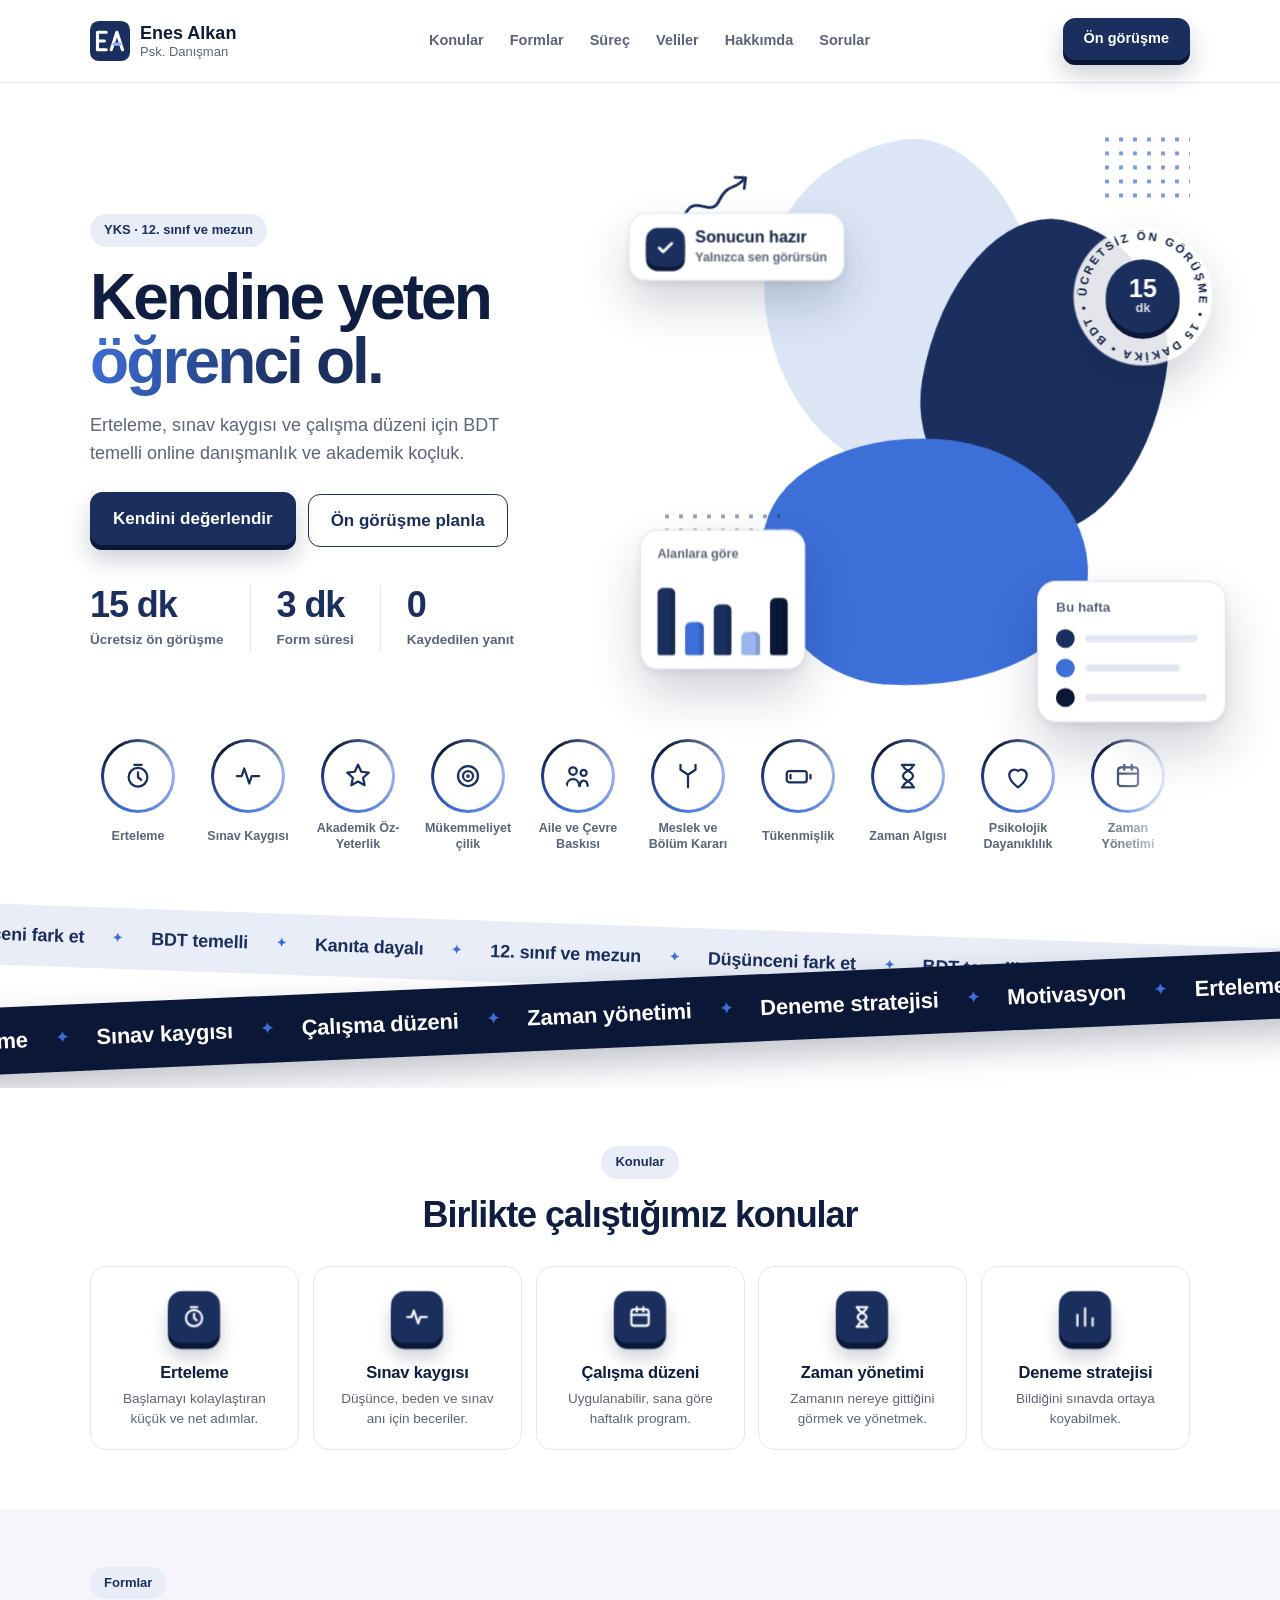
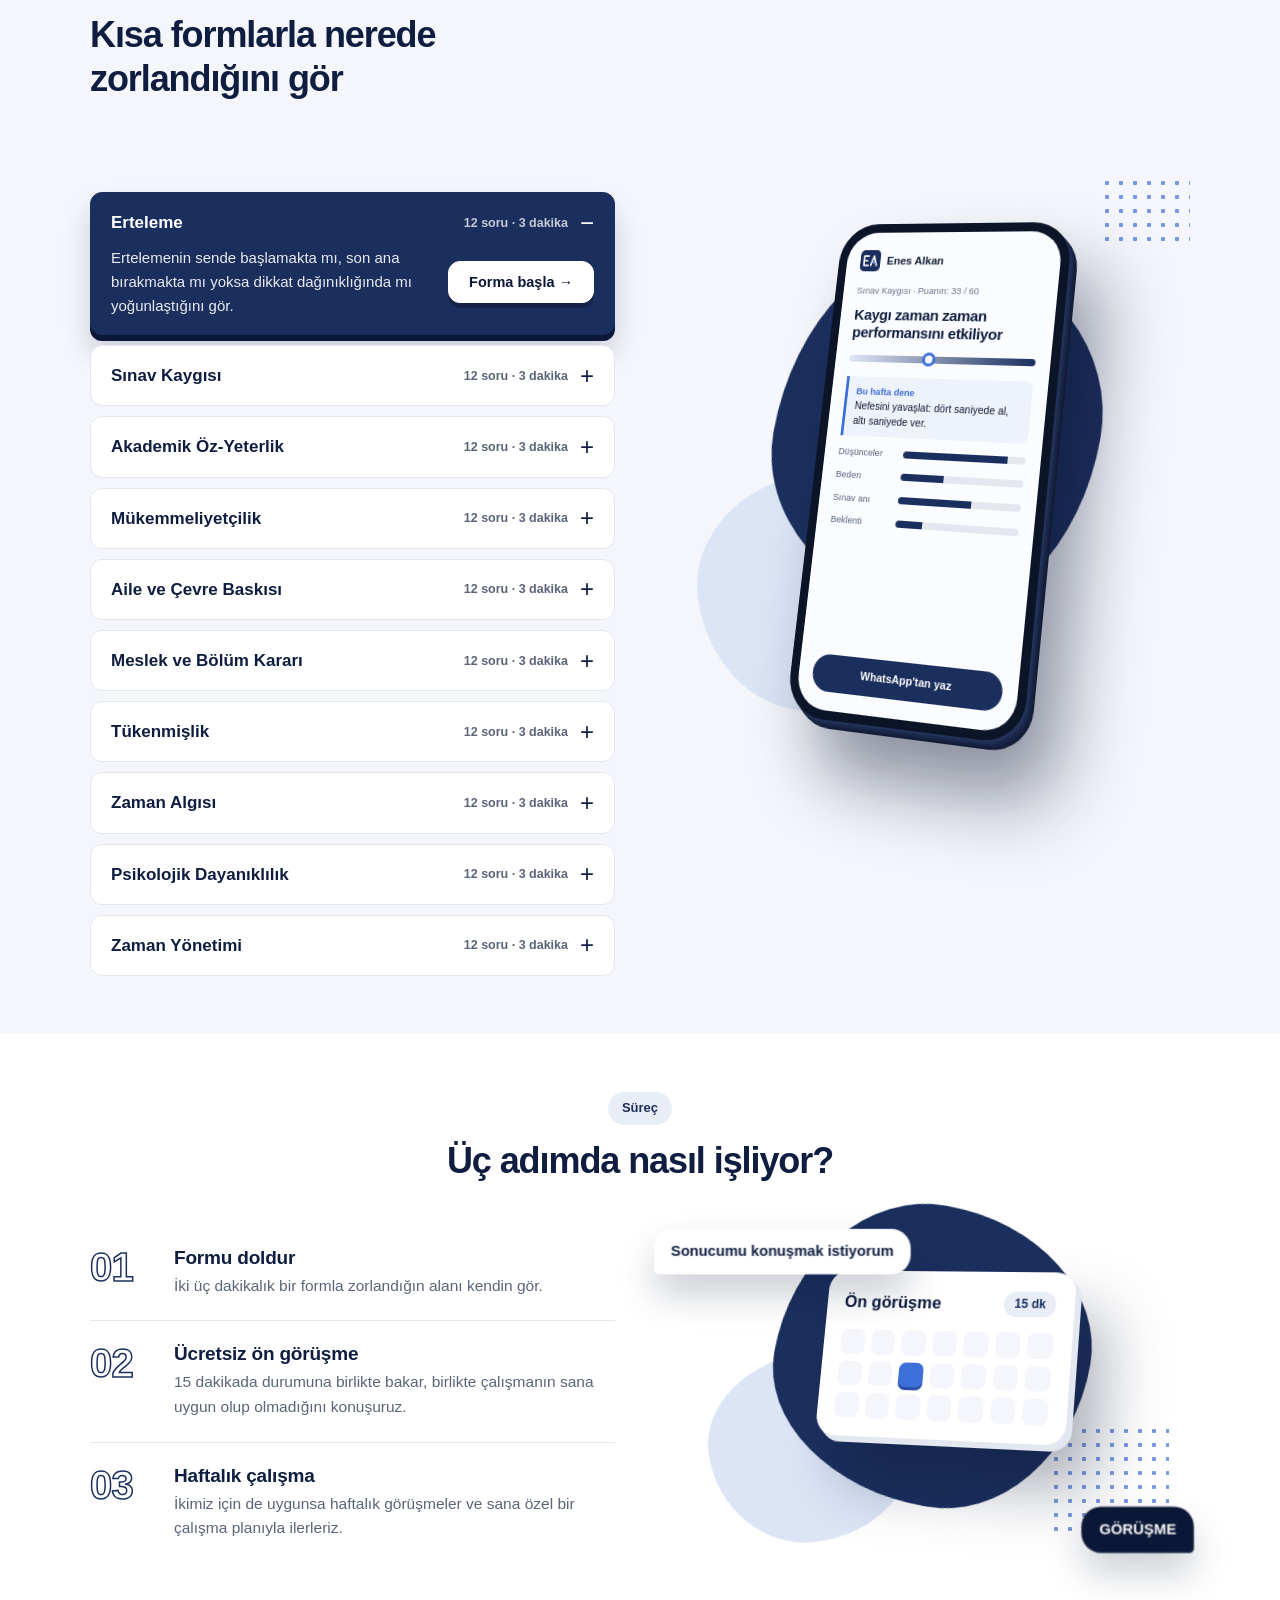
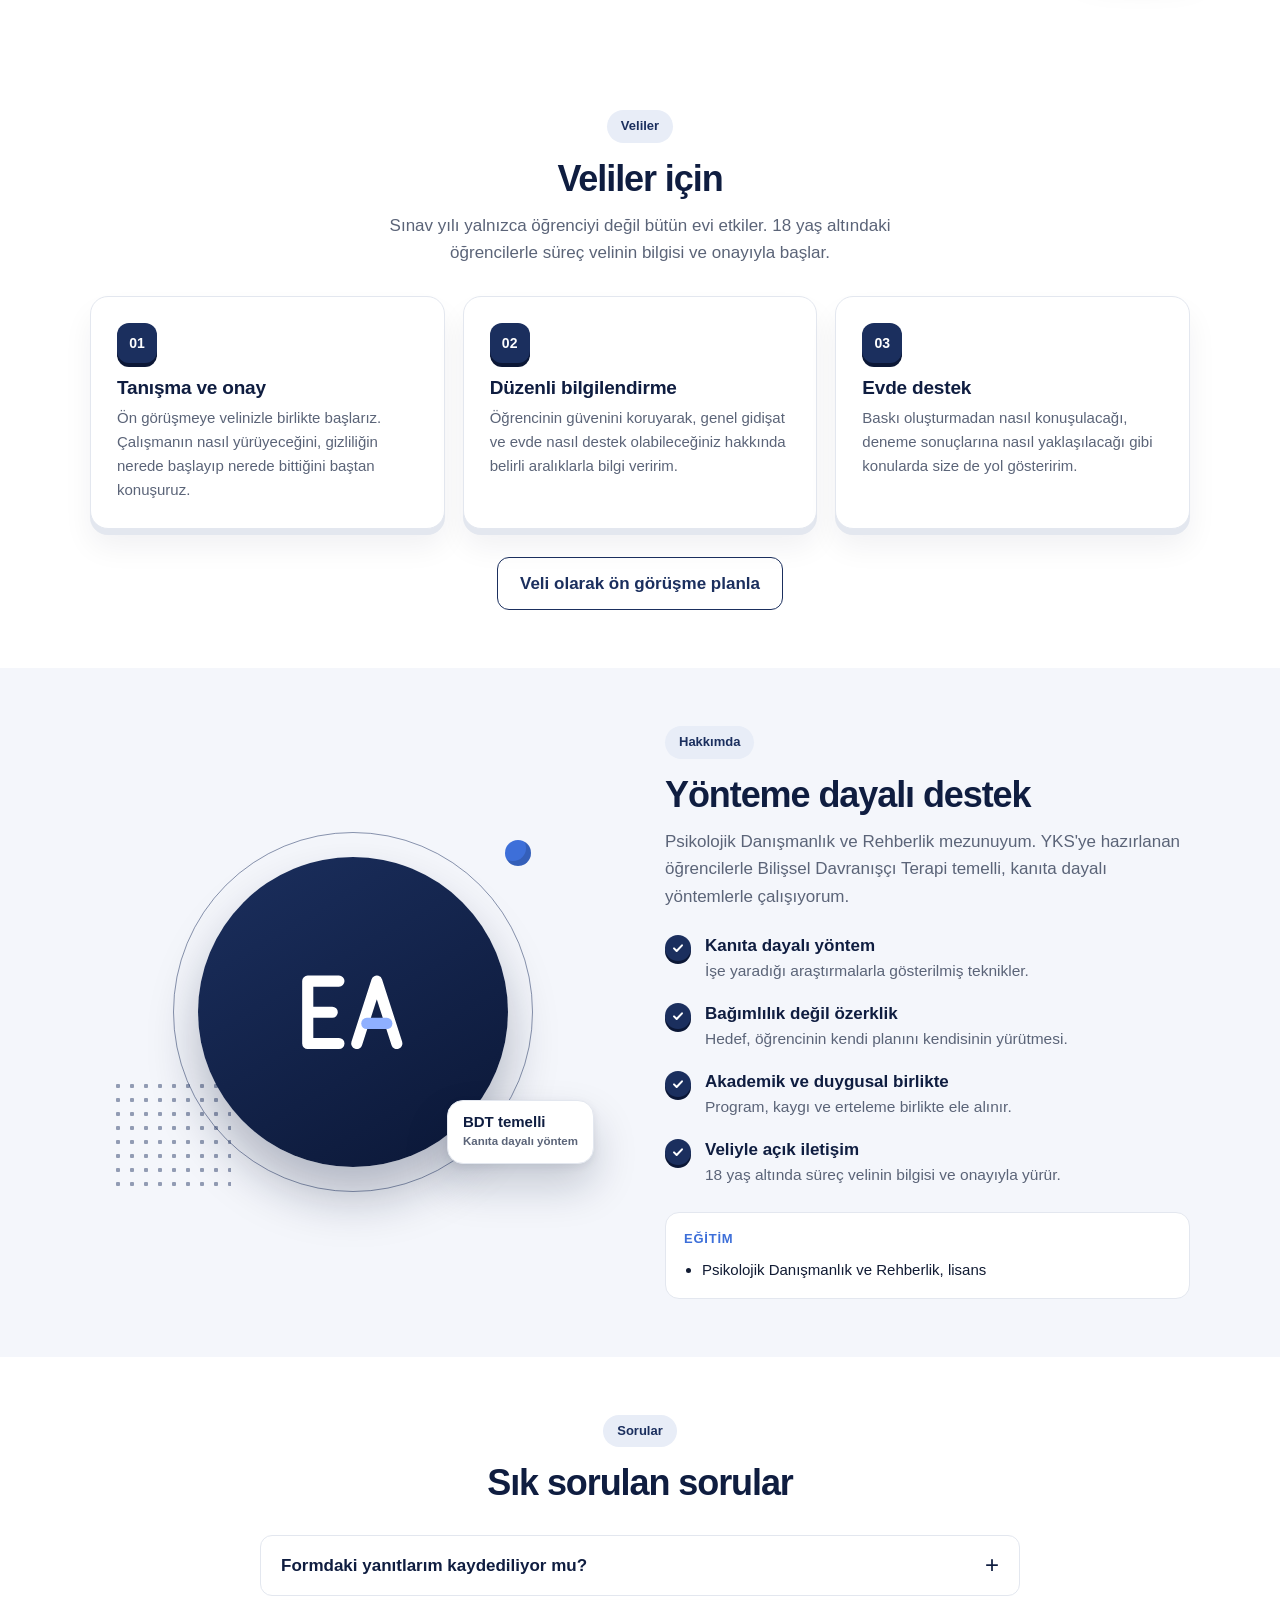
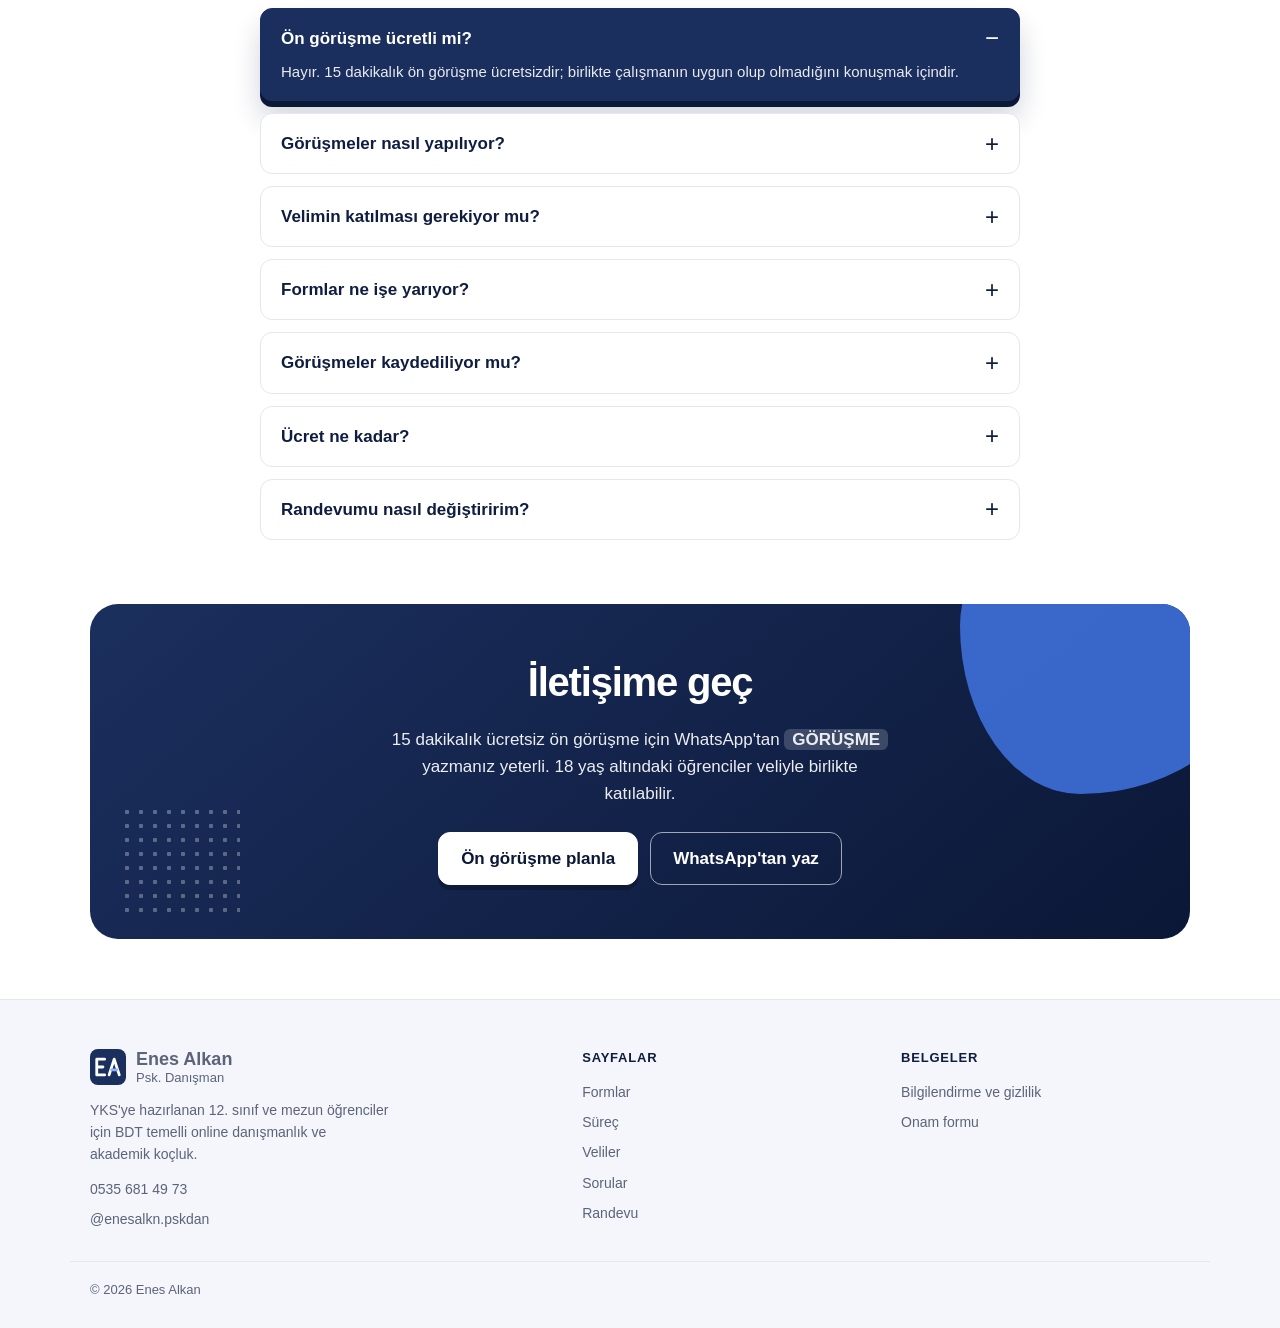
==== commit b8af43eb: "Add files via upload" ====
--- a/index.html
+++ b/index.html
@@ -8,8 +8,8 @@
 <meta name="description" content="YKS'ye hazırlanan öğrenciler için BDT temelli online danışmanlık ve akademik koçluk. Kendine yeten öğrenci ol.">
 <link rel="icon" href="/logo.svg" type="image/svg+xml">
 <link rel="apple-touch-icon" href="/logo-180.png">
-<link rel="stylesheet" href="/stil.css?v=25">
-<link rel="stylesheet" href="/ana.css?v=25">
+<link rel="stylesheet" href="/stil.css?v=26">
+<link rel="stylesheet" href="/ana.css?v=26">
 </head>
 <body class="ana">
 <header class="ust">
@@ -105,7 +105,7 @@
       <div>
         <span class="ust-etiket">Formlar</span>
         <h2>Kısa formlarla nerede zorlandığını gör</h2>
-        <p class="giris">Yanıtların kaydedilmez; sonuç yalnızca senin ekranında hesaplanır.</p>
+        <p class="giris">Şu anki durumunu gör. Sonucunu paylaşırsan nerede zorlandığını bilerek başlarız.</p>
         <div class="sss form-akordeon" id="form-listesi"></div>
       </div>
       <div class="sahne formsahne" aria-hidden="true">
@@ -212,7 +212,7 @@
         <details open><summary>Ön görüşme ücretli mi?</summary><p>Hayır. 15 dakikalık ön görüşme ücretsizdir; birlikte çalışmanın uygun olup olmadığını konuşmak içindir.</p></details>
         <details><summary>Görüşmeler nasıl yapılıyor?</summary><p>Görüşmeler online yapılır. Telefon ya da bilgisayardan, bir linke dokunarak katılabilirsin.</p></details>
         <details><summary>Velimin katılması gerekiyor mu?</summary><p>18 yaşından küçüksen evet. Ön görüşme ve sonraki süreç velinin bilgisi ve onayıyla yürütülür.</p></details>
-        <details><summary>Formlar psikolojik test mi?</summary><p>Hayır. Formlar tanı koymaz; kendi durumunu fark etmen için hazırlanmış kendini değerlendirme araçlarıdır.</p></details>
+        <details><summary>Formlar ne işe yarıyor?</summary><p>Formlar, şu anki durumunu senin de net biçimde görmeni sağlar. Sonucunu benimle paylaşırsan nerede zorlandığını önceden bilir, ön görüşmede doğrudan o noktadan başlarız.</p></details>
         <details><summary>Görüşmeler kaydediliyor mu?</summary><p>Hayır. Görüşmeler ses ya da görüntü olarak kaydedilmez. Konuştuklarımız, yasal zorunluluklar ve can güvenliği dışında kimseyle paylaşılmaz.</p></details>
         <details><summary>Ücret ne kadar?</summary><p>Ön görüşme ücretsizdir. Haftalık çalışmanın ücreti ve sıklığı ön görüşmede, ihtiyacına göre netleşir.</p></details>
         <details><summary>Randevumu nasıl değiştiririm?</summary><p>Onay e-postasındaki bağlantıdan iptal edebilir ya da başka bir saate alabilirsin. Lütfen en az 24 saat önce haber ver.</p></details>
@@ -251,17 +251,11 @@
       <h4>Belgeler</h4>
       <a href="/bilgilendirme">Bilgilendirme ve gizlilik</a><a href="/onam">Onam formu</a>
     </div>
-    <div class="acil">
-      <h4>Acil durumda</h4>
-      <p>Bu site acil destek hizmeti vermez.</p>
-      <a href="tel:112"><b>112</b> Acil çağrı</a>
-      <a href="tel:183"><b>183</b> Sosyal destek hattı</a>
-    </div>
   </div>
   <div class="kap genis ayak-alt"><span data-yil></span> Enes Alkan</div>
 </footer>
 
-<script src="/formlar.js?v=25"></script>
-<script src="/ana.js?v=25"></script>
+<script src="/formlar.js?v=26"></script>
+<script src="/ana.js?v=26"></script>
 </body>
 </html>
--- a/ana.css
+++ b/ana.css
@@ -288,7 +288,7 @@
 
 /* ---- Alt bilgi ---- */
 .ayak { padding: 48px 0 28px; background: var(--zemin); }
-.ayak-izgara { display: grid; grid-template-columns: 1.5fr 1fr 1fr 1.2fr; gap: 30px; }
+.ayak-izgara { display: grid; grid-template-columns: 1.6fr 1fr 1fr; gap: 30px; }
 .ayak-izgara > div { display: flex; flex-direction: column; gap: 8px; align-items: flex-start; }
 .ayak-izgara p { margin: 4px 0; font-size: 14px; max-width: 300px; }
 .ayak h4 { margin: 0 0 4px; font-size: 13px; text-transform: uppercase; letter-spacing: .06em; color: var(--baslik); }
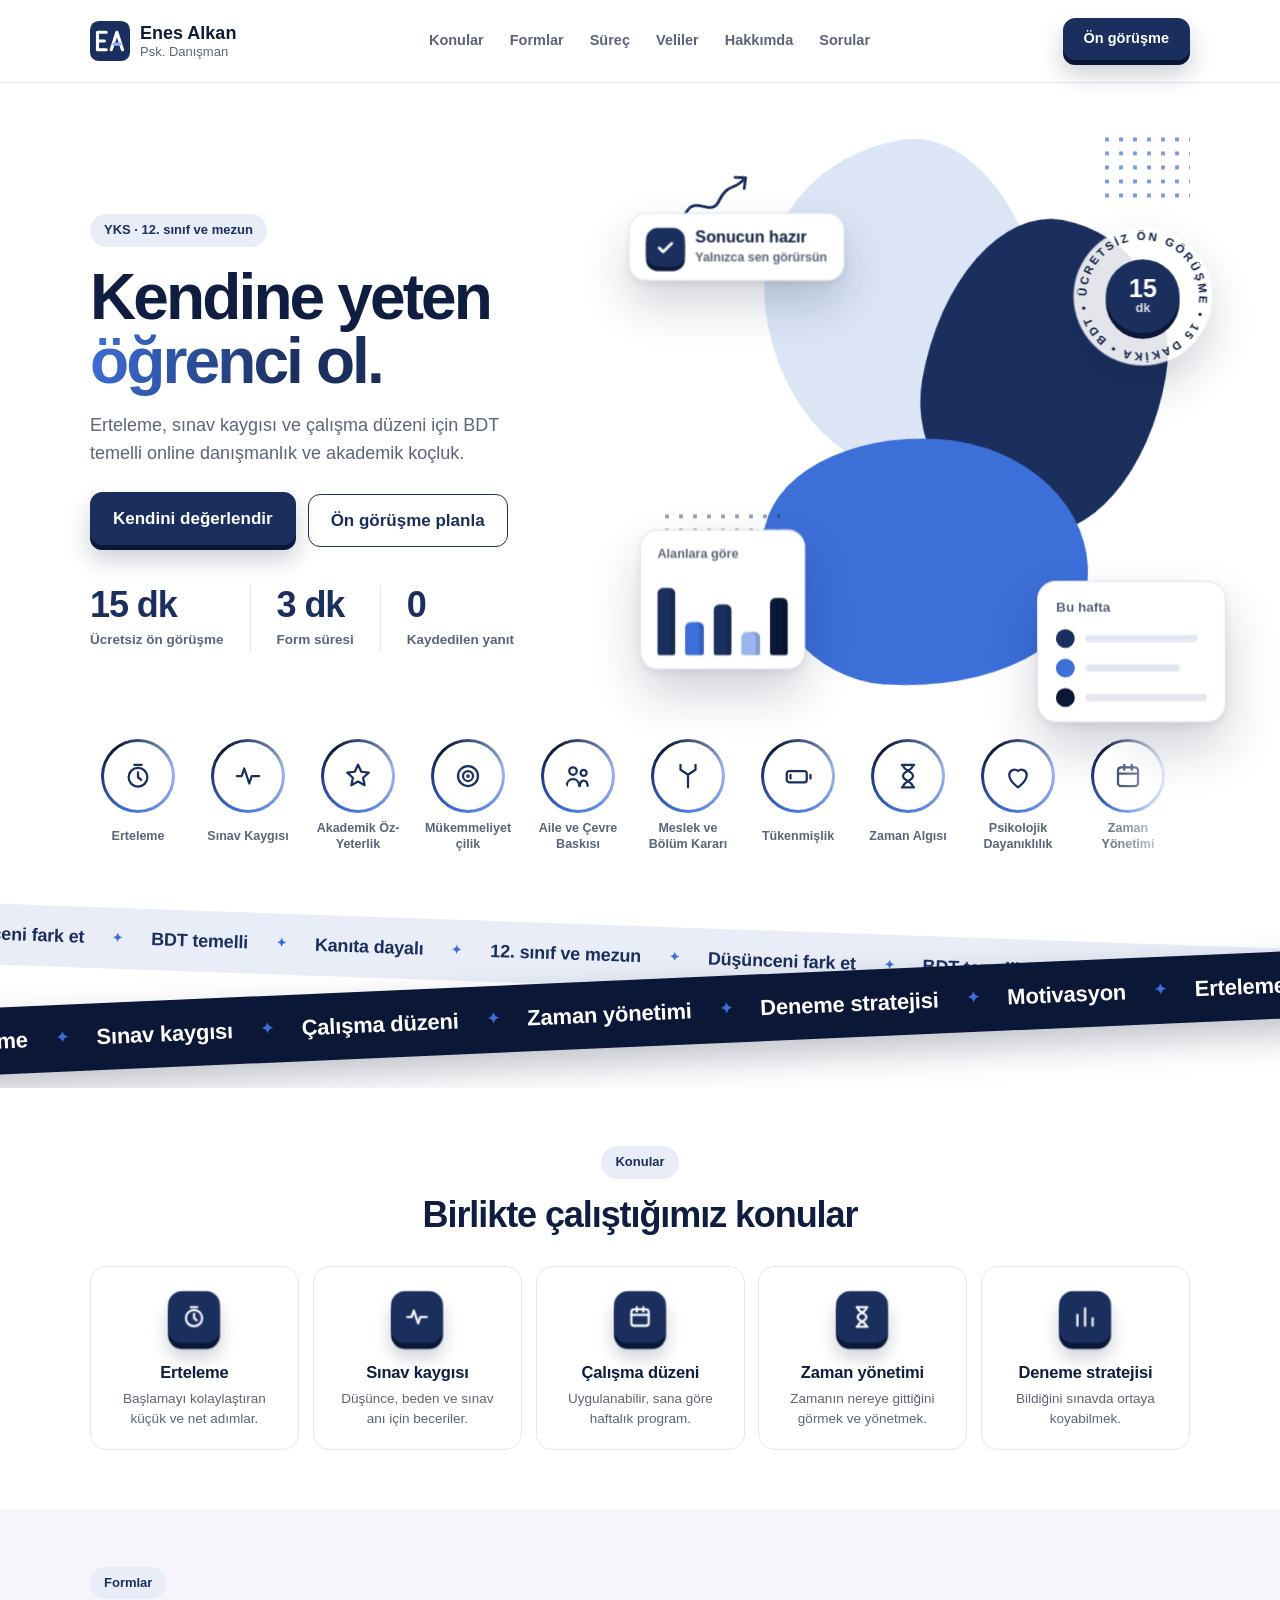
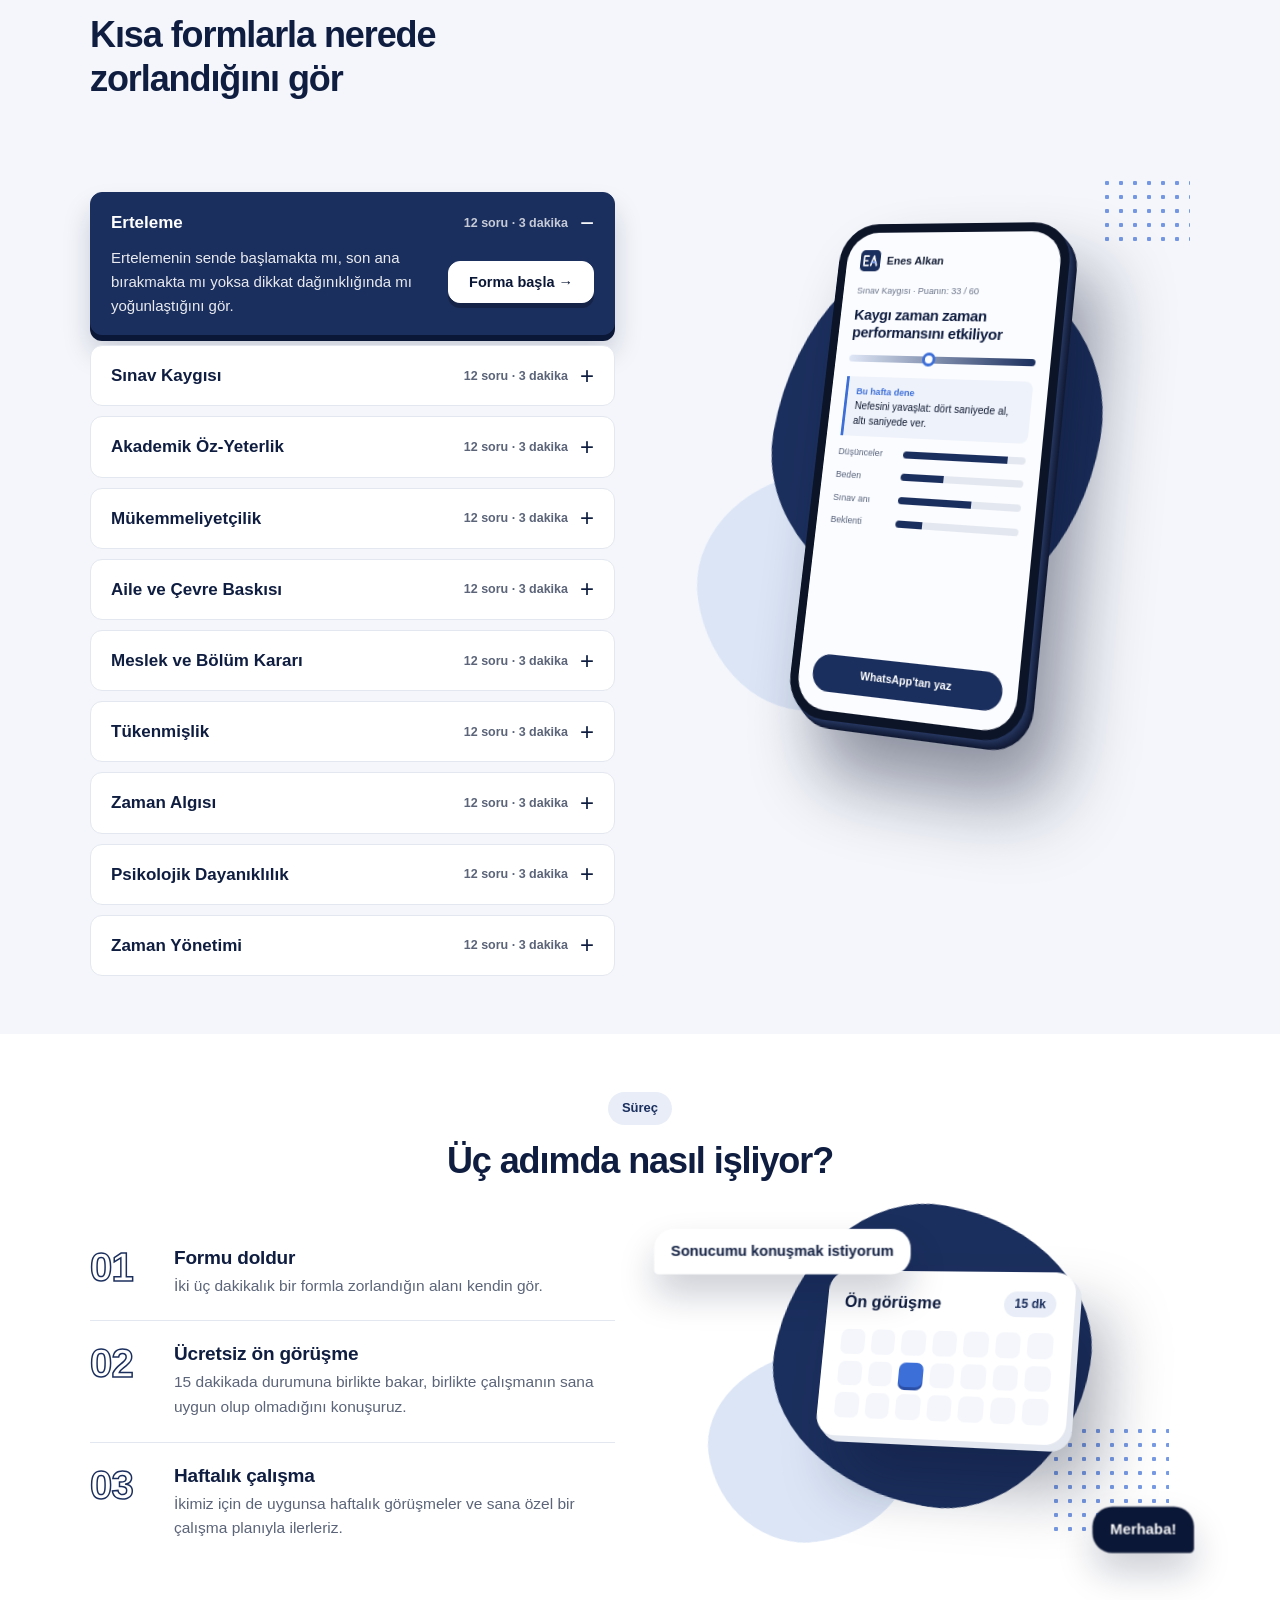
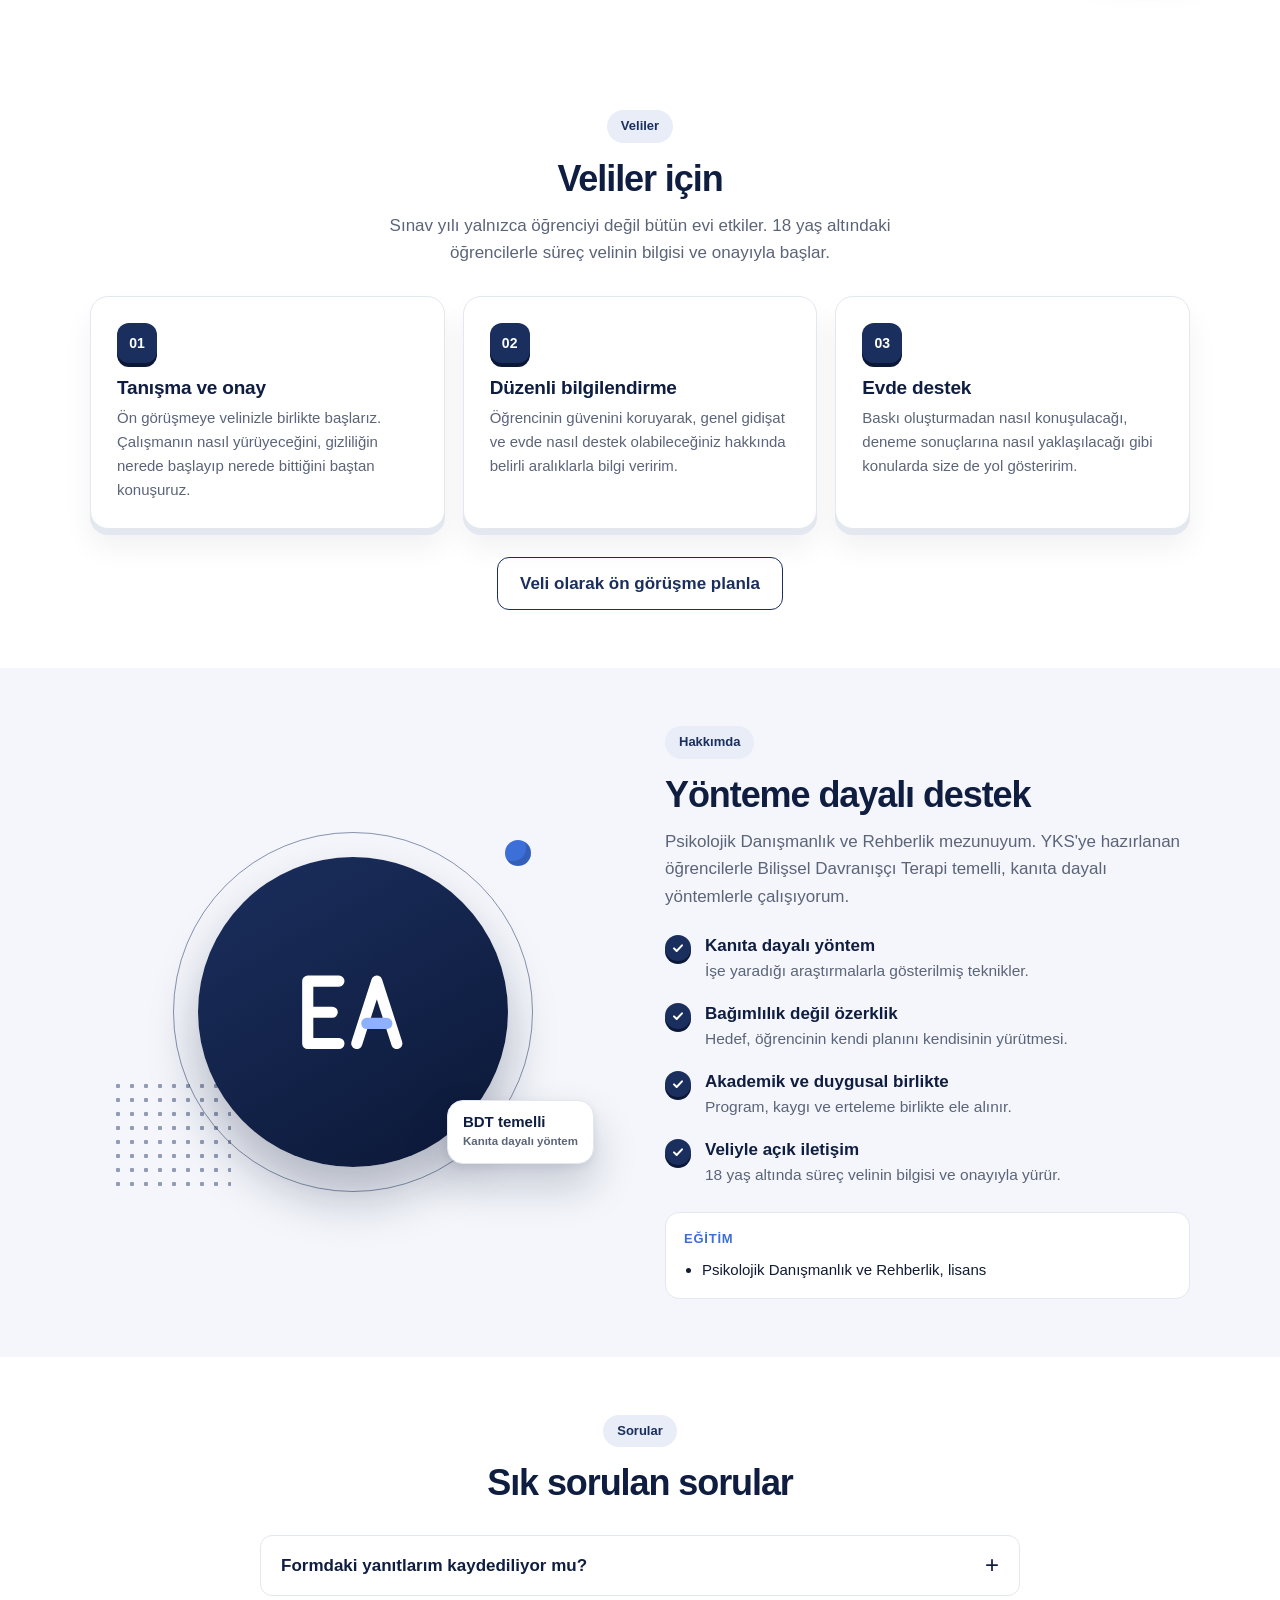
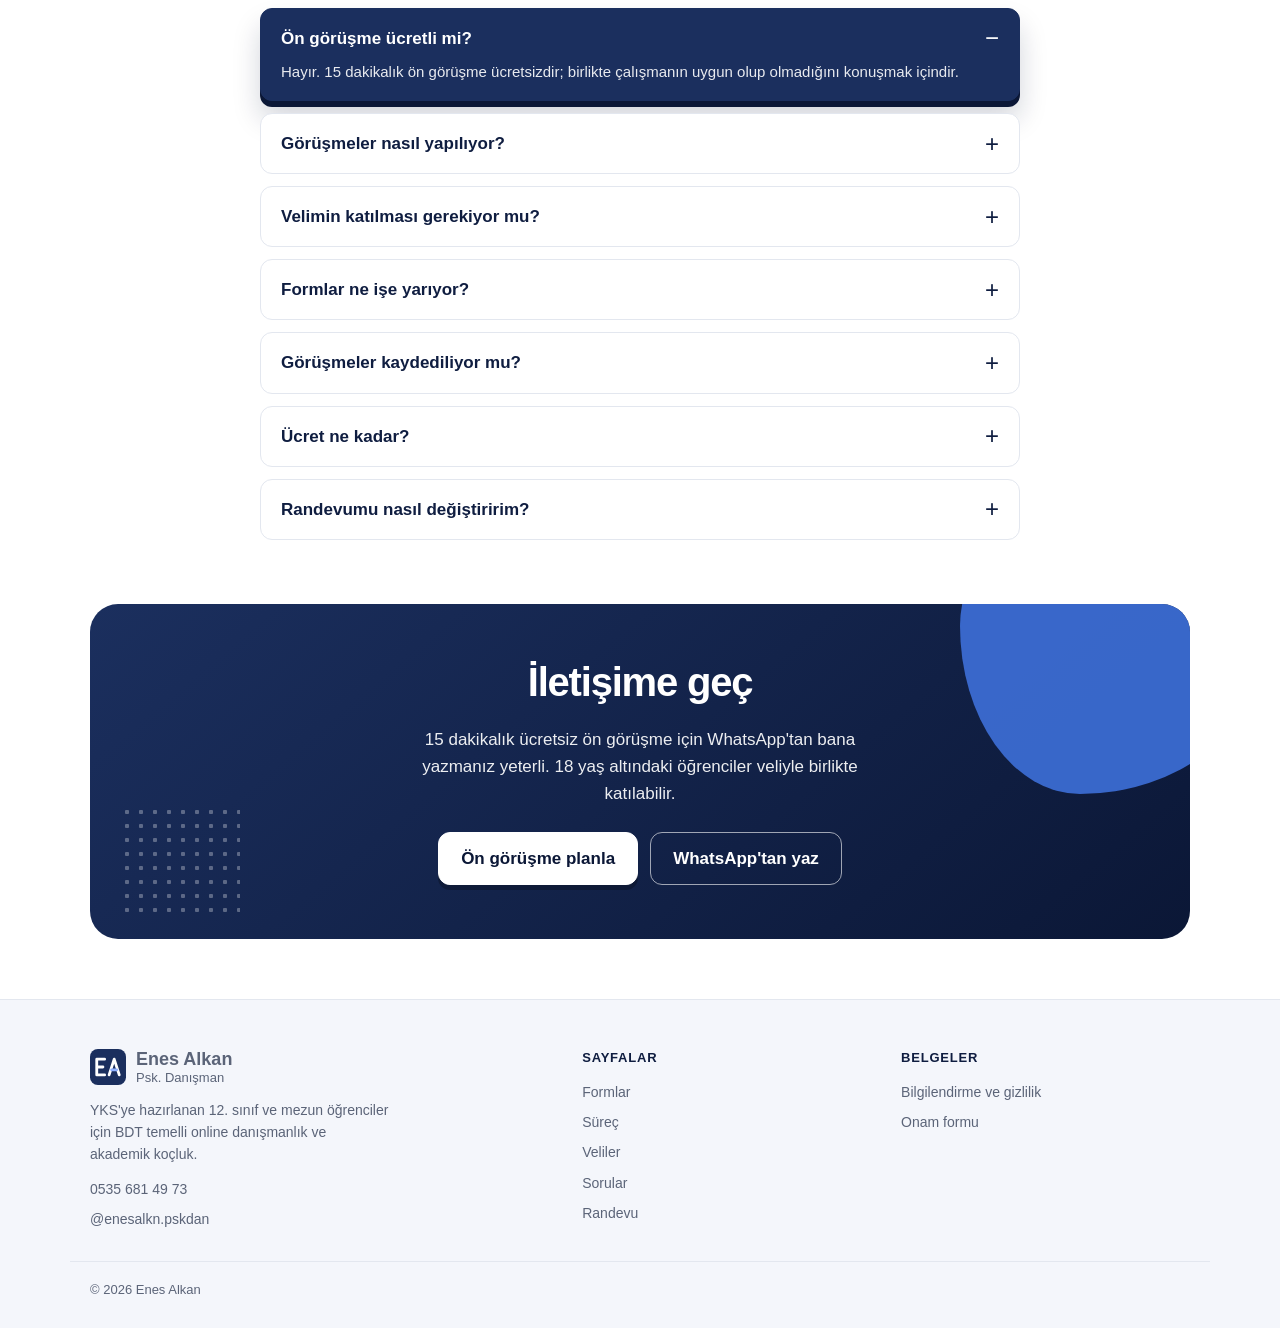
==== commit 1cf80a61: "Add files via upload" ====
--- a/index.html
+++ b/index.html
@@ -8,8 +8,8 @@
 <meta name="description" content="YKS'ye hazırlanan öğrenciler için BDT temelli online danışmanlık ve akademik koçluk. Kendine yeten öğrenci ol.">
 <link rel="icon" href="/logo.svg" type="image/svg+xml">
 <link rel="apple-touch-icon" href="/logo-180.png">
-<link rel="stylesheet" href="/stil.css?v=26">
-<link rel="stylesheet" href="/ana.css?v=26">
+<link rel="stylesheet" href="/stil.css?v=27">
+<link rel="stylesheet" href="/ana.css?v=27">
 </head>
 <body class="ana">
 <header class="ust">
@@ -148,10 +148,19 @@
               <div class="gunler"><i></i><i></i><i></i><i></i><i></i><i></i><i></i><i></i><i></i><i class="s"></i><i></i><i></i><i></i><i></i><i></i><i></i><i></i><i></i><i></i><i></i><i></i></div>
             </div>
             <div class="balon b-sol">Sonucumu konuşmak istiyorum</div>
-            <div class="balon b-sag">GÖRÜŞME</div>
-          </div>
-        </div>
-      </div>
+            <div class="balon b-sag">Merhaba!</div>
+          </div>
+        </div>
+      </div>
+    </div>
+  </section>
+
+  <section class="blok zeminli" id="takvim" data-takvim-bolum hidden>
+    <div class="kap genis">
+      <span class="ust-etiket orta-blok">Randevu</span>
+      <h2 class="orta">Müsait saatlerim</h2>
+      <p class="giris orta">Uygun olduğum saatleri buradan görebilir, 15 dakikalık ücretsiz ön görüşmeni doğrudan seçebilirsin. Görüşme Google Meet üzerinden yapılır. 18 yaşından küçüksen randevuyu velinle birlikte al.</p>
+      <div class="takvim-kutu" data-takvim></div>
     </div>
   </section>
 
@@ -224,7 +233,7 @@
     <div class="bant">
       <i class="blob"></i><i class="nokta"></i>
       <h2>İletişime geç</h2>
-      <p>15 dakikalık ücretsiz ön görüşme için WhatsApp'tan <span class="kelime" data-kelime>GÖRÜŞME</span> yazmanız yeterli. 18 yaş altındaki öğrenciler veliyle birlikte katılabilir.</p>
+      <p>15 dakikalık ücretsiz ön görüşme için WhatsApp'tan bana yazmanız yeterli. 18 yaş altındaki öğrenciler veliyle birlikte katılabilir.</p>
       <div class="dugmeler orta-dugme">
         <a class="dugme acik" data-planla href="#">Ön görüşme planla</a>
         <a class="dugme cerceve" data-dm href="#">WhatsApp'tan yaz</a>
@@ -255,7 +264,7 @@
   <div class="kap genis ayak-alt"><span data-yil></span> Enes Alkan</div>
 </footer>
 
-<script src="/formlar.js?v=26"></script>
-<script src="/ana.js?v=26"></script>
+<script src="/formlar.js?v=27"></script>
+<script src="/ana.js?v=27"></script>
 </body>
 </html>
--- a/ana.css
+++ b/ana.css
@@ -347,3 +347,10 @@
   .form-akordeon summary small { display: none; }
   .form-akordeon .f-ic { flex-direction: column; align-items: stretch; }
 }
+
+/* ---- Müsaitlik takvimi (Google Takvim) ---- */
+.takvim-kutu { display: grid; gap: 12px; justify-items: center; margin-top: 26px; }
+.takvim-kutu:empty { display: none; }
+.takvim-kutu iframe { width: 100%; max-width: 980px; height: 680px; border: 1px solid var(--cizgi); border-radius: 18px; background: #fff; box-shadow: 0 6px 0 var(--cizgi), 0 18px 30px rgba(11, 23, 54, .08); }
+.panel .takvim-kutu iframe { height: 620px; box-shadow: none; }
+@media (max-width: 560px) { .takvim-kutu iframe { height: 760px; } }
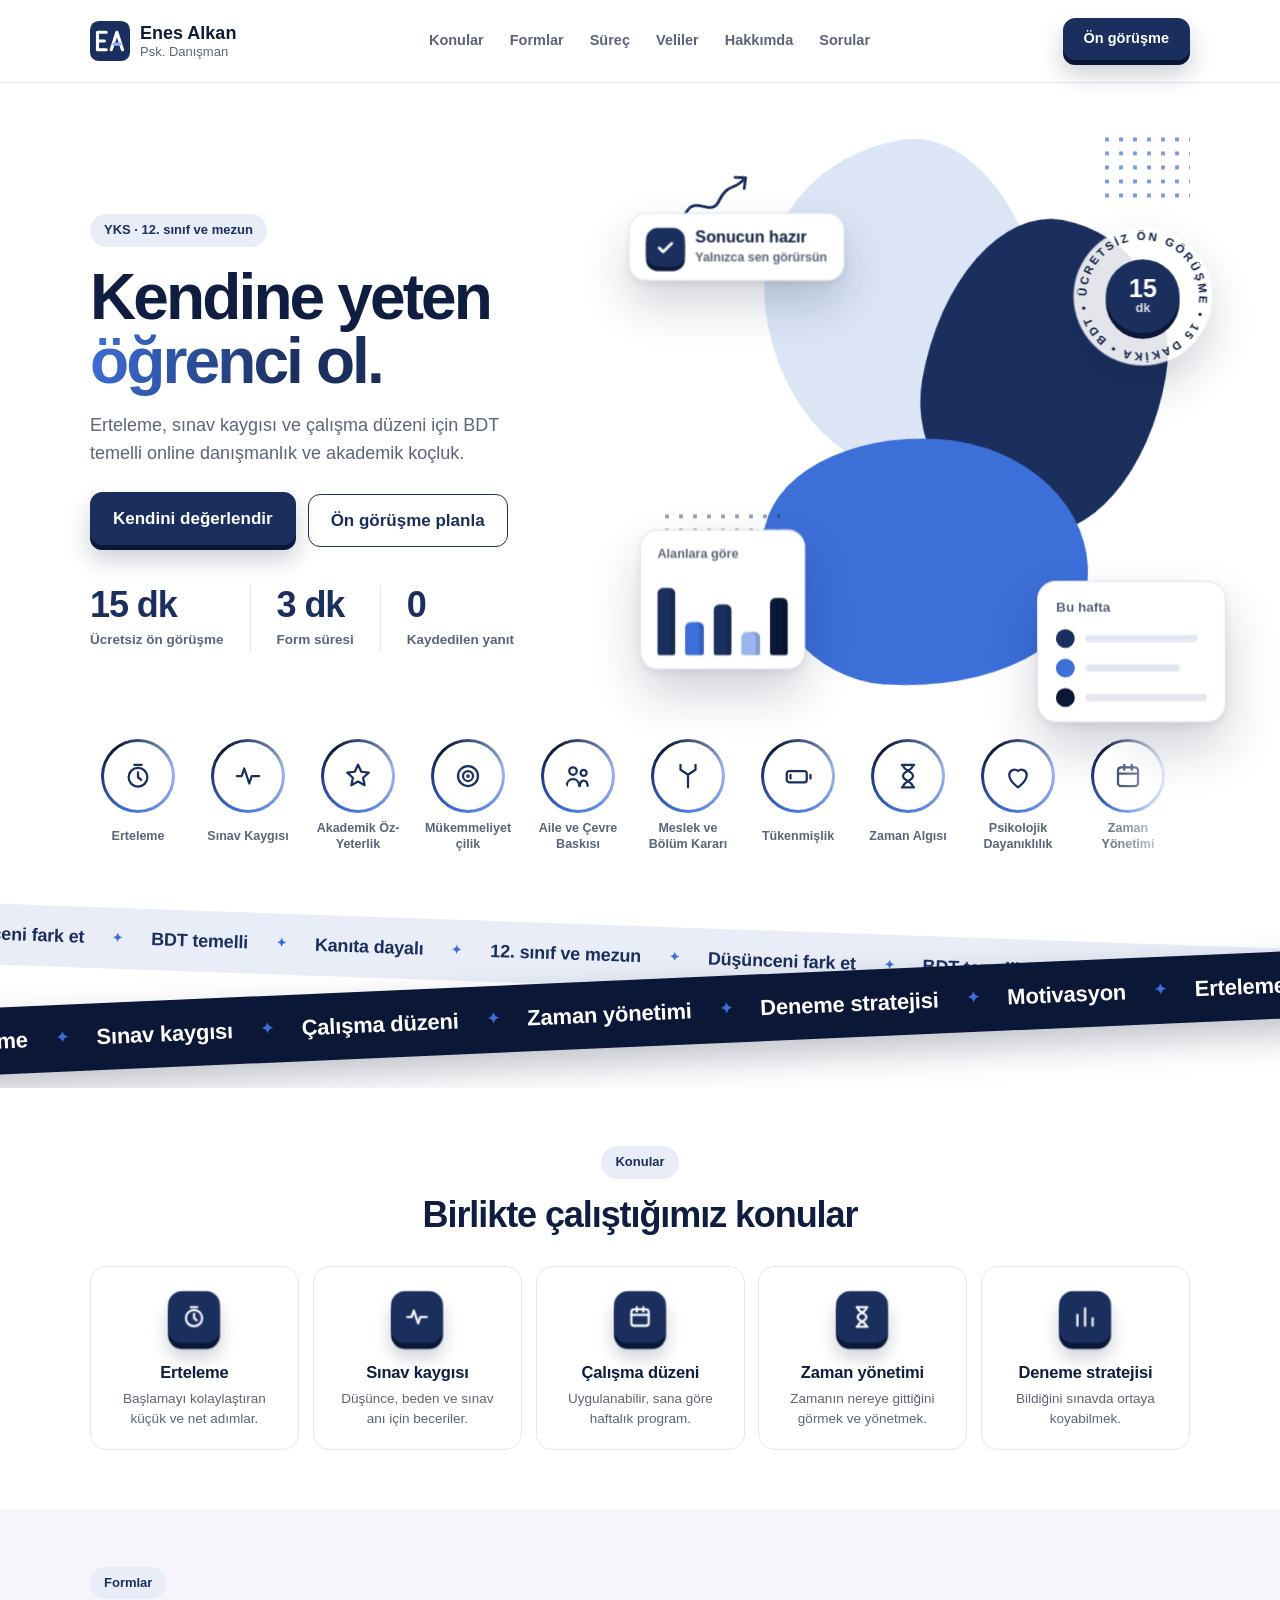
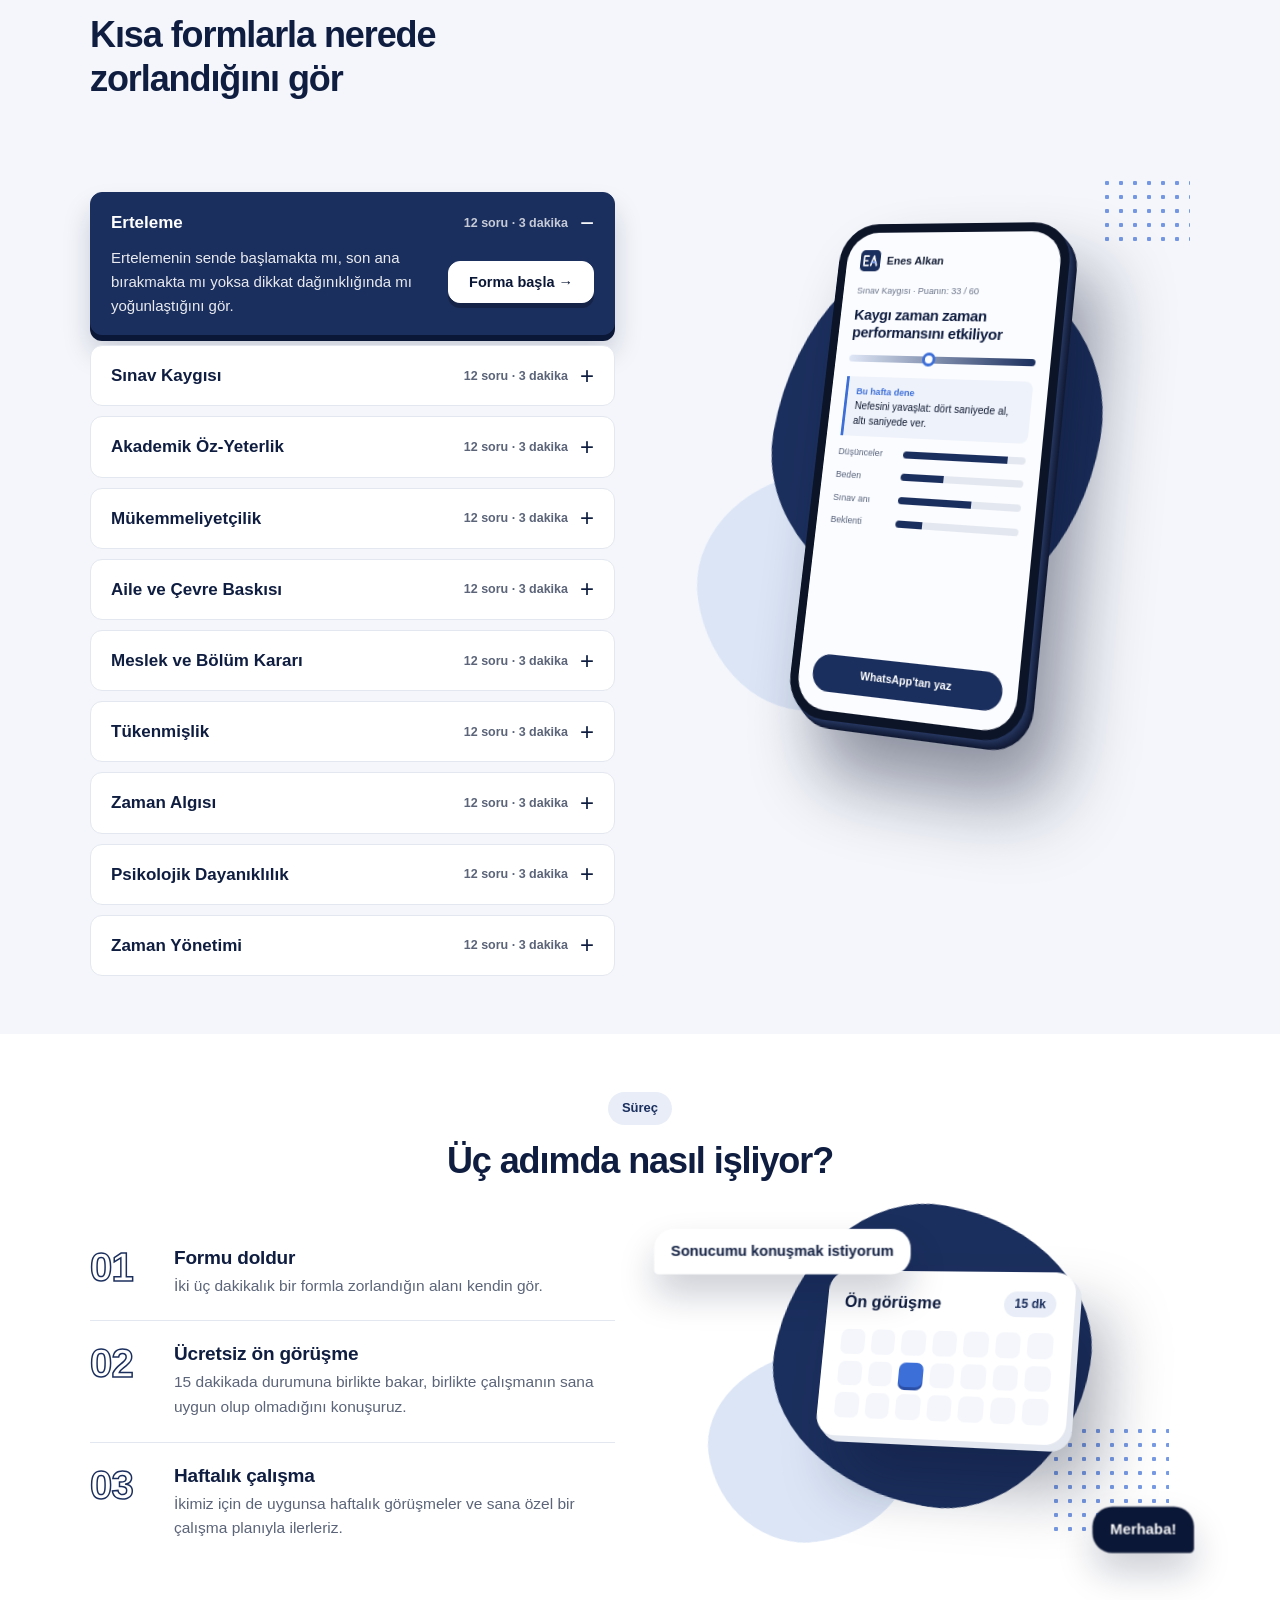
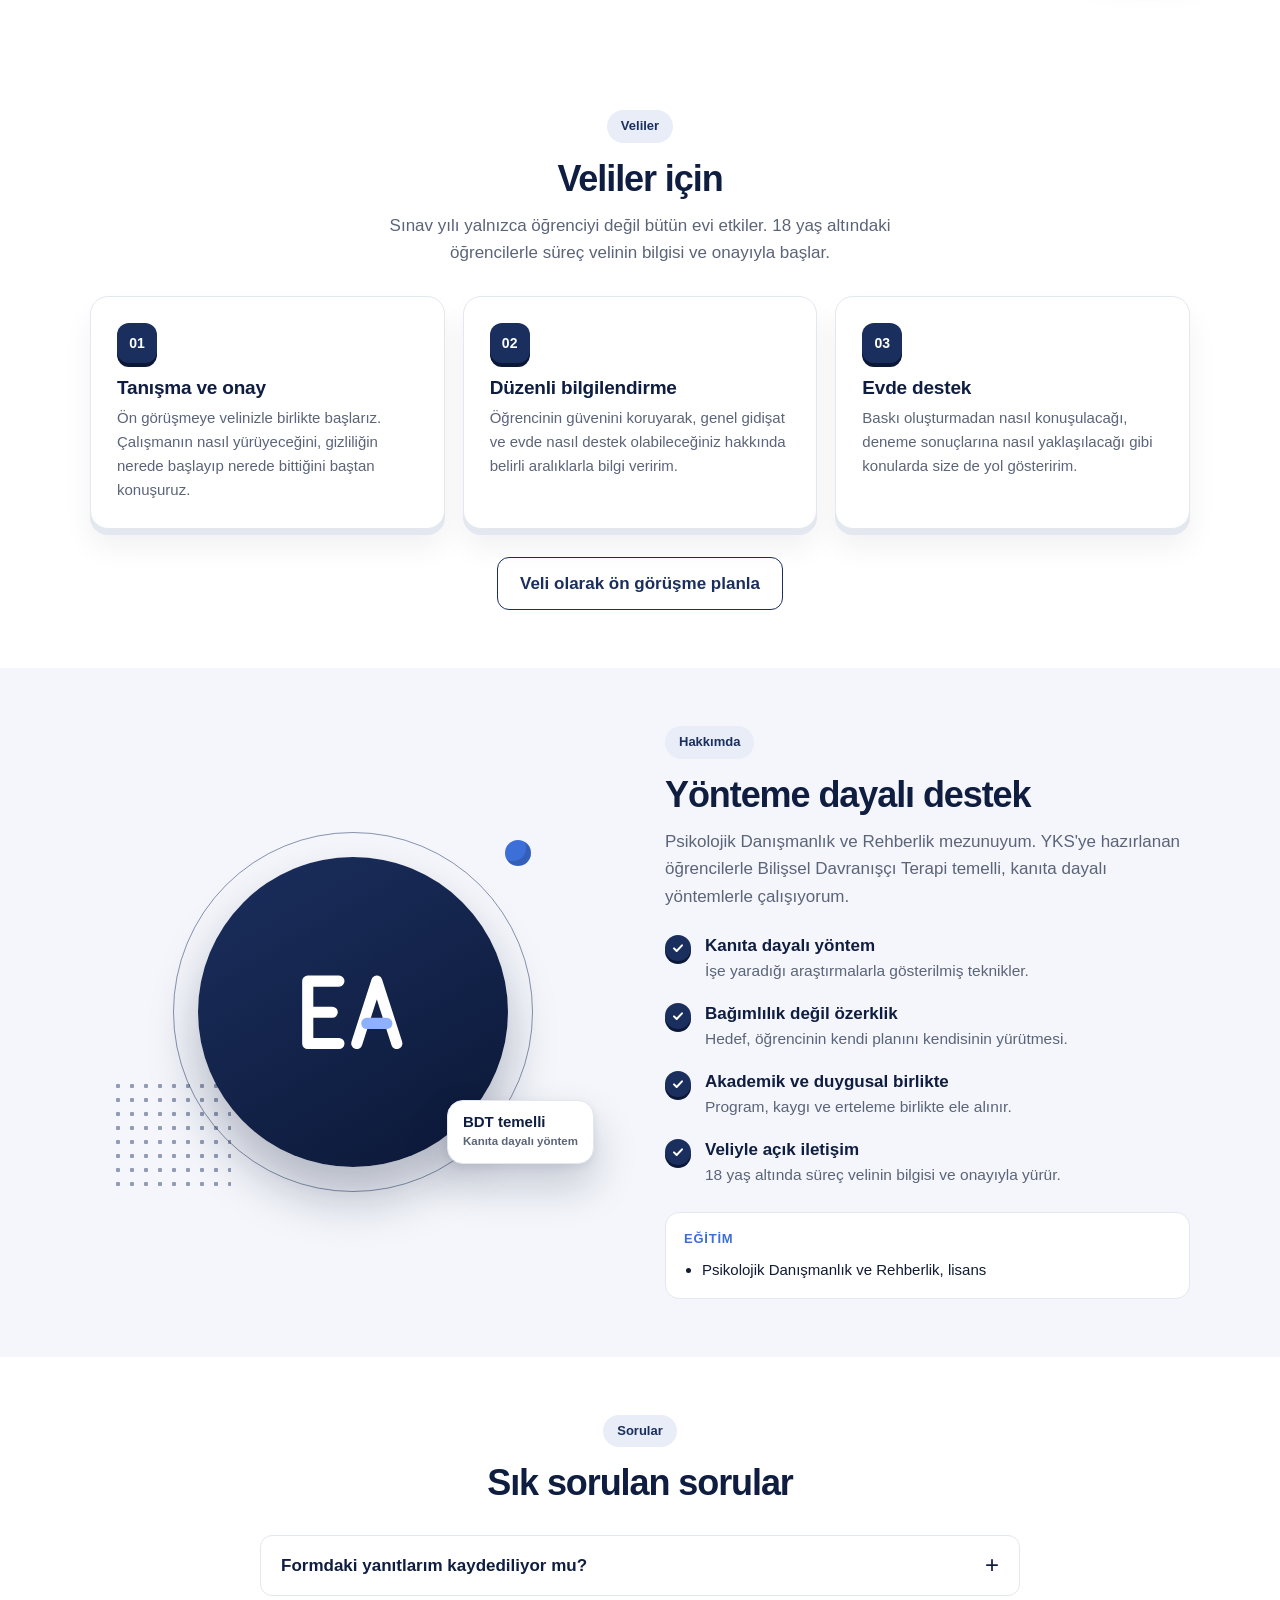
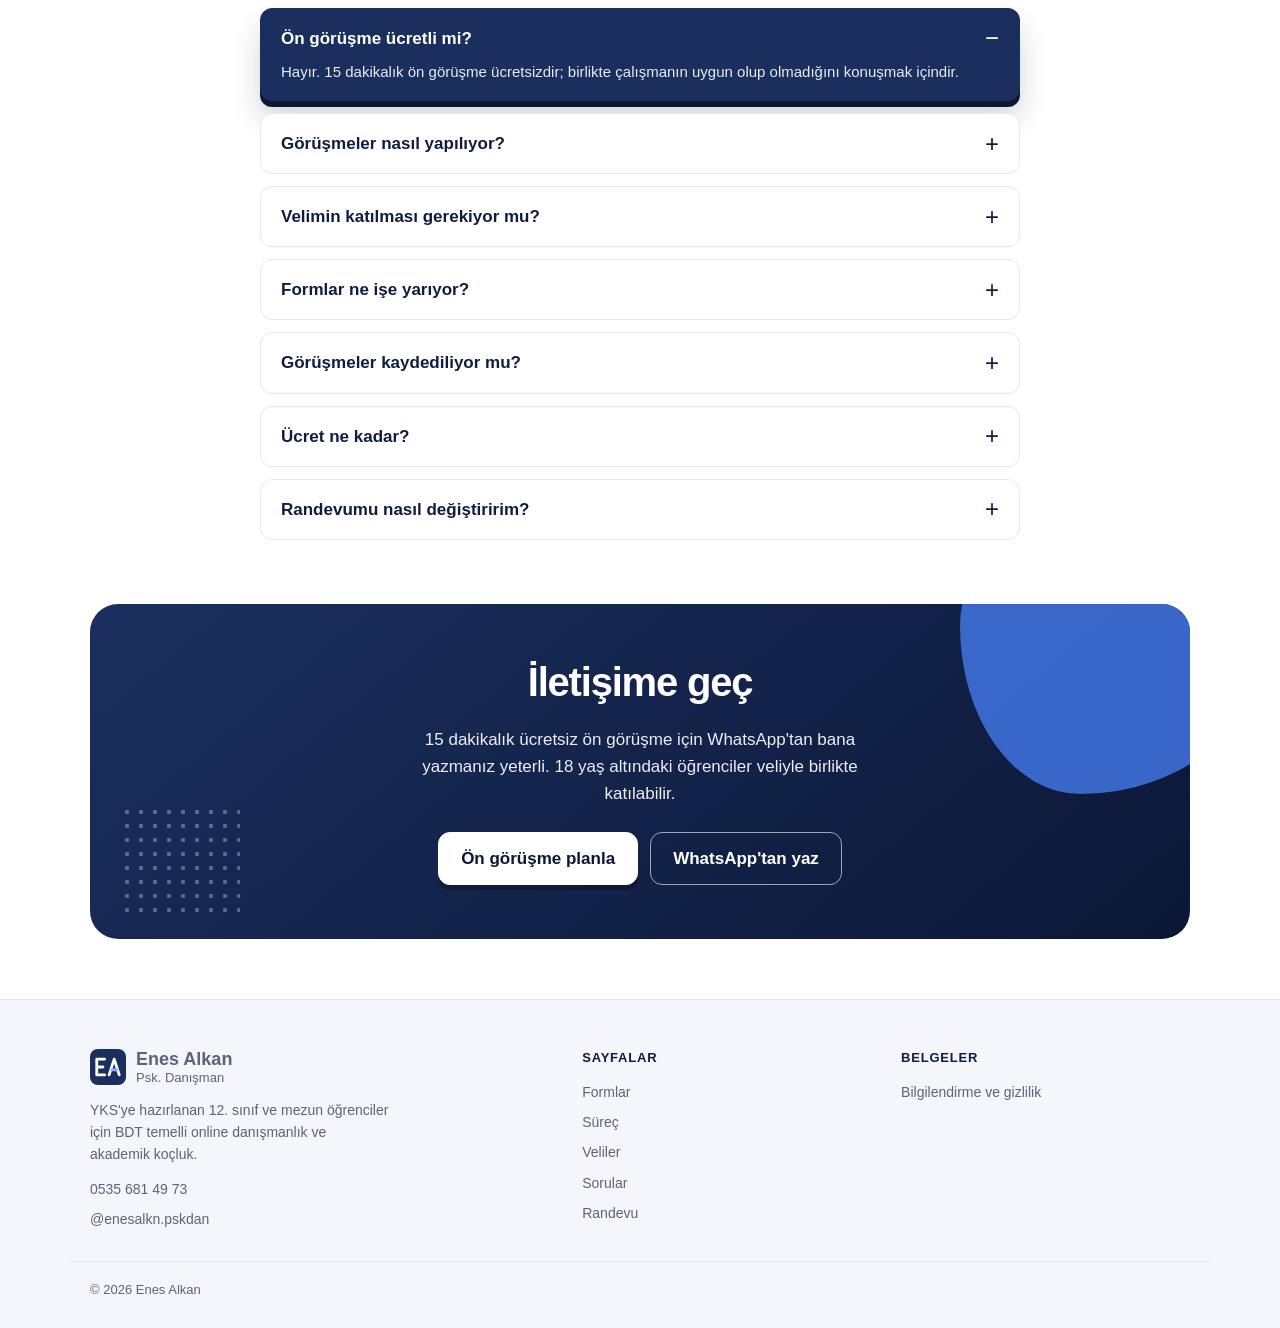
==== commit d691fd12: "Add files via upload" ====
--- a/index.html
+++ b/index.html
@@ -258,7 +258,7 @@
     </div>
     <div>
       <h4>Belgeler</h4>
-      <a href="/bilgilendirme">Bilgilendirme ve gizlilik</a><a href="/onam">Onam formu</a>
+      <a href="/bilgilendirme">Bilgilendirme ve gizlilik</a>
     </div>
   </div>
   <div class="kap genis ayak-alt"><span data-yil></span> Enes Alkan</div>
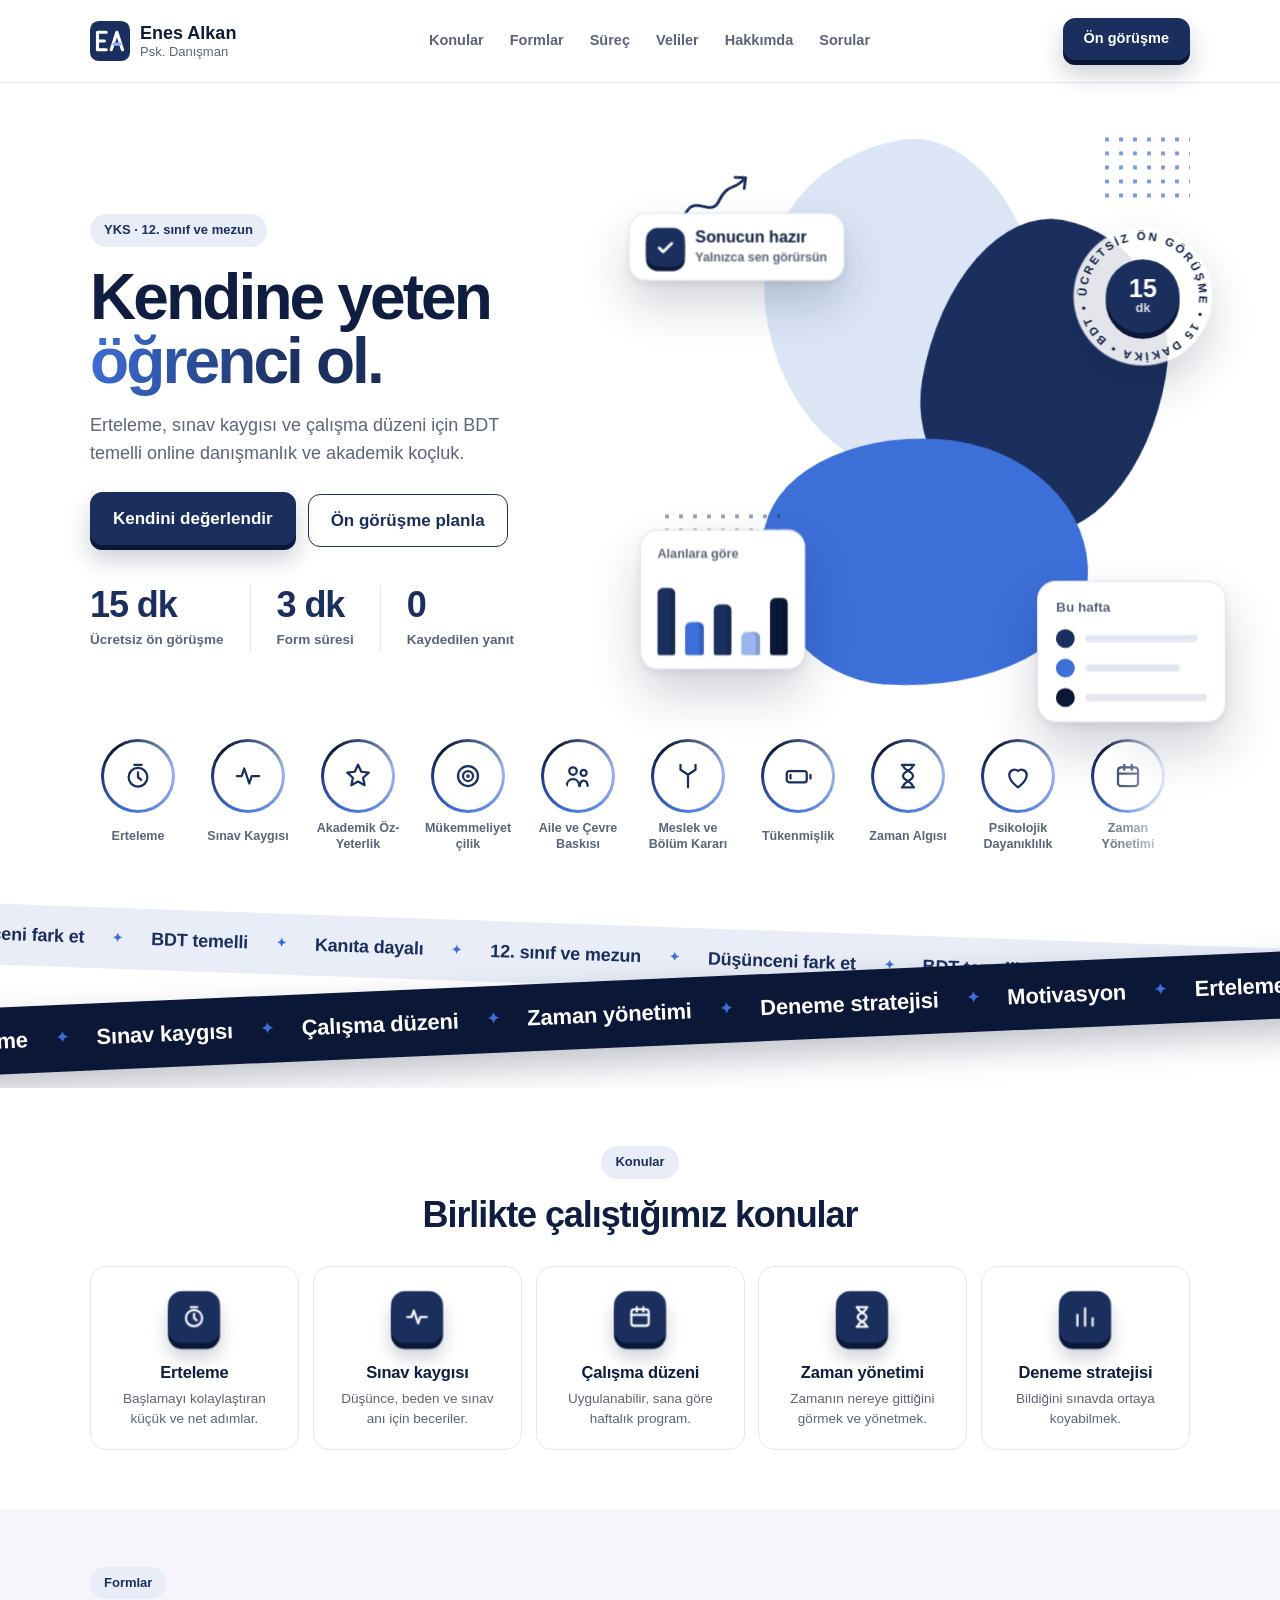
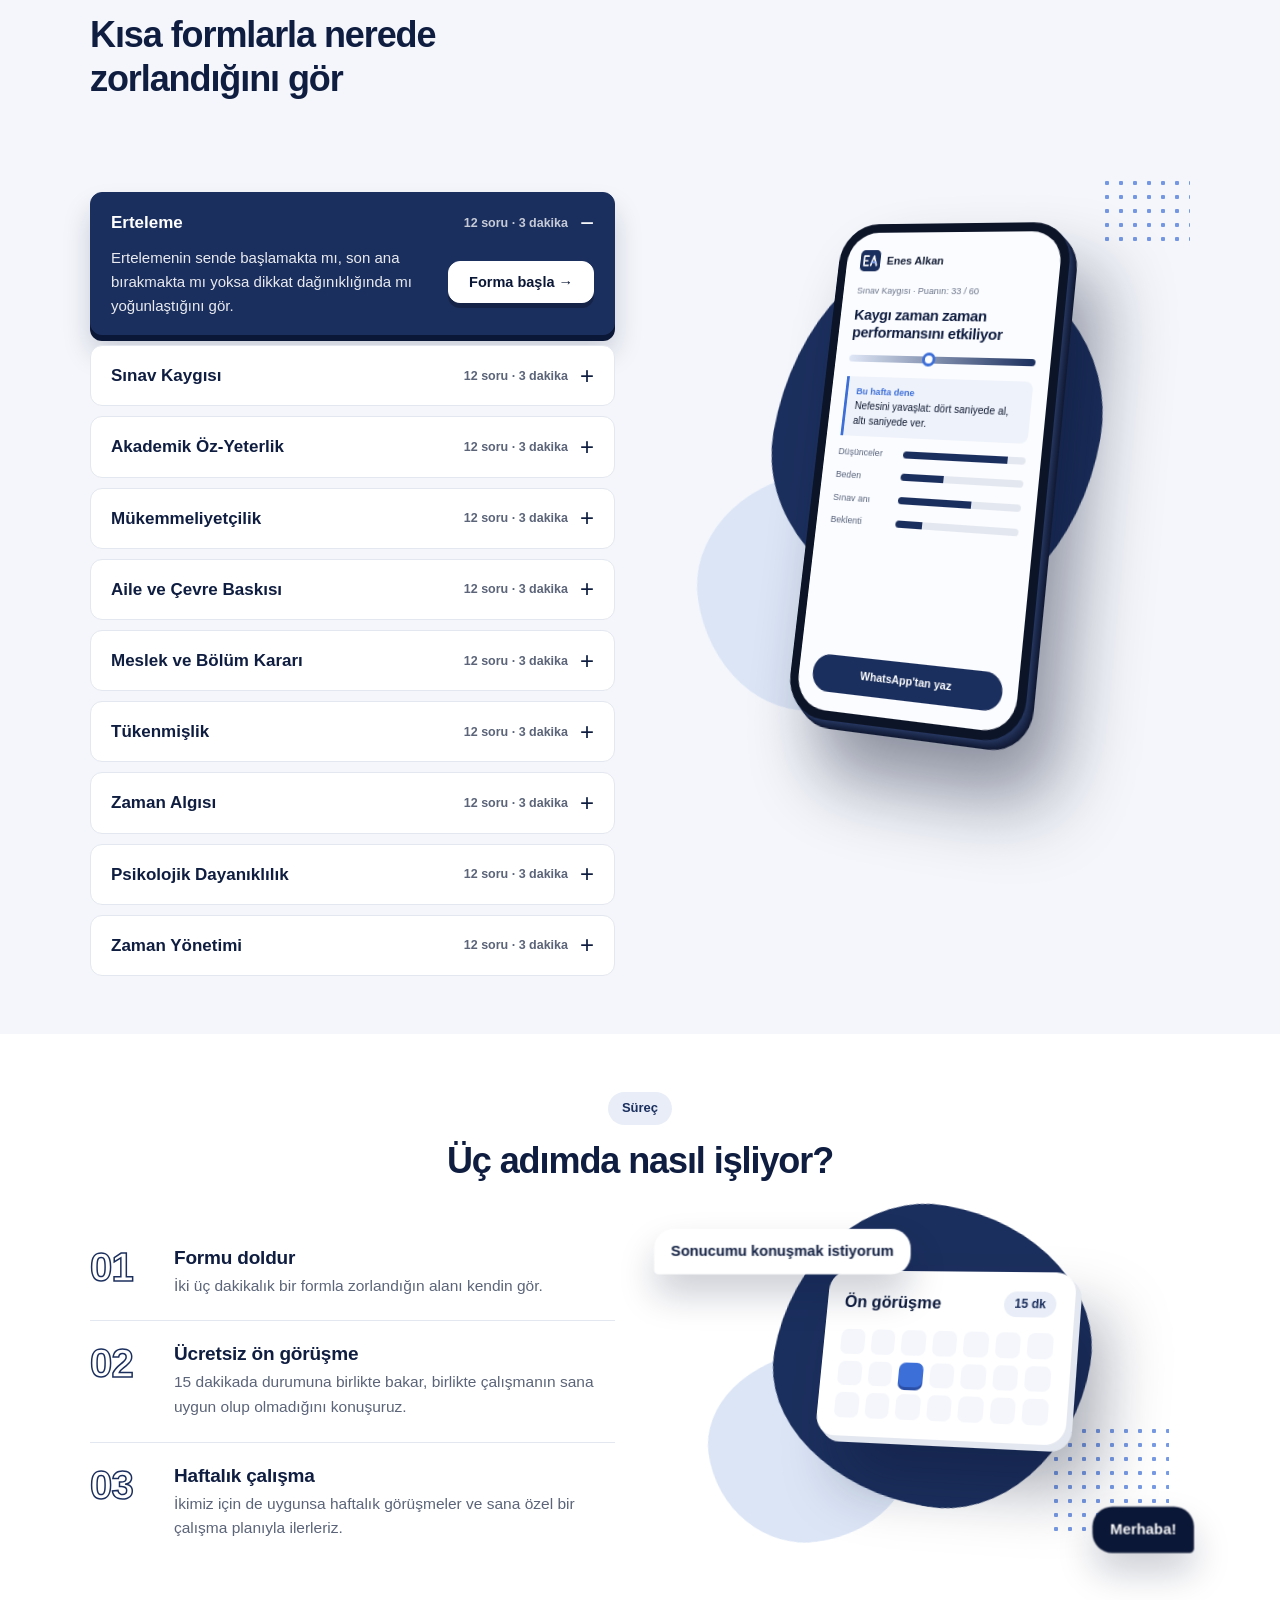
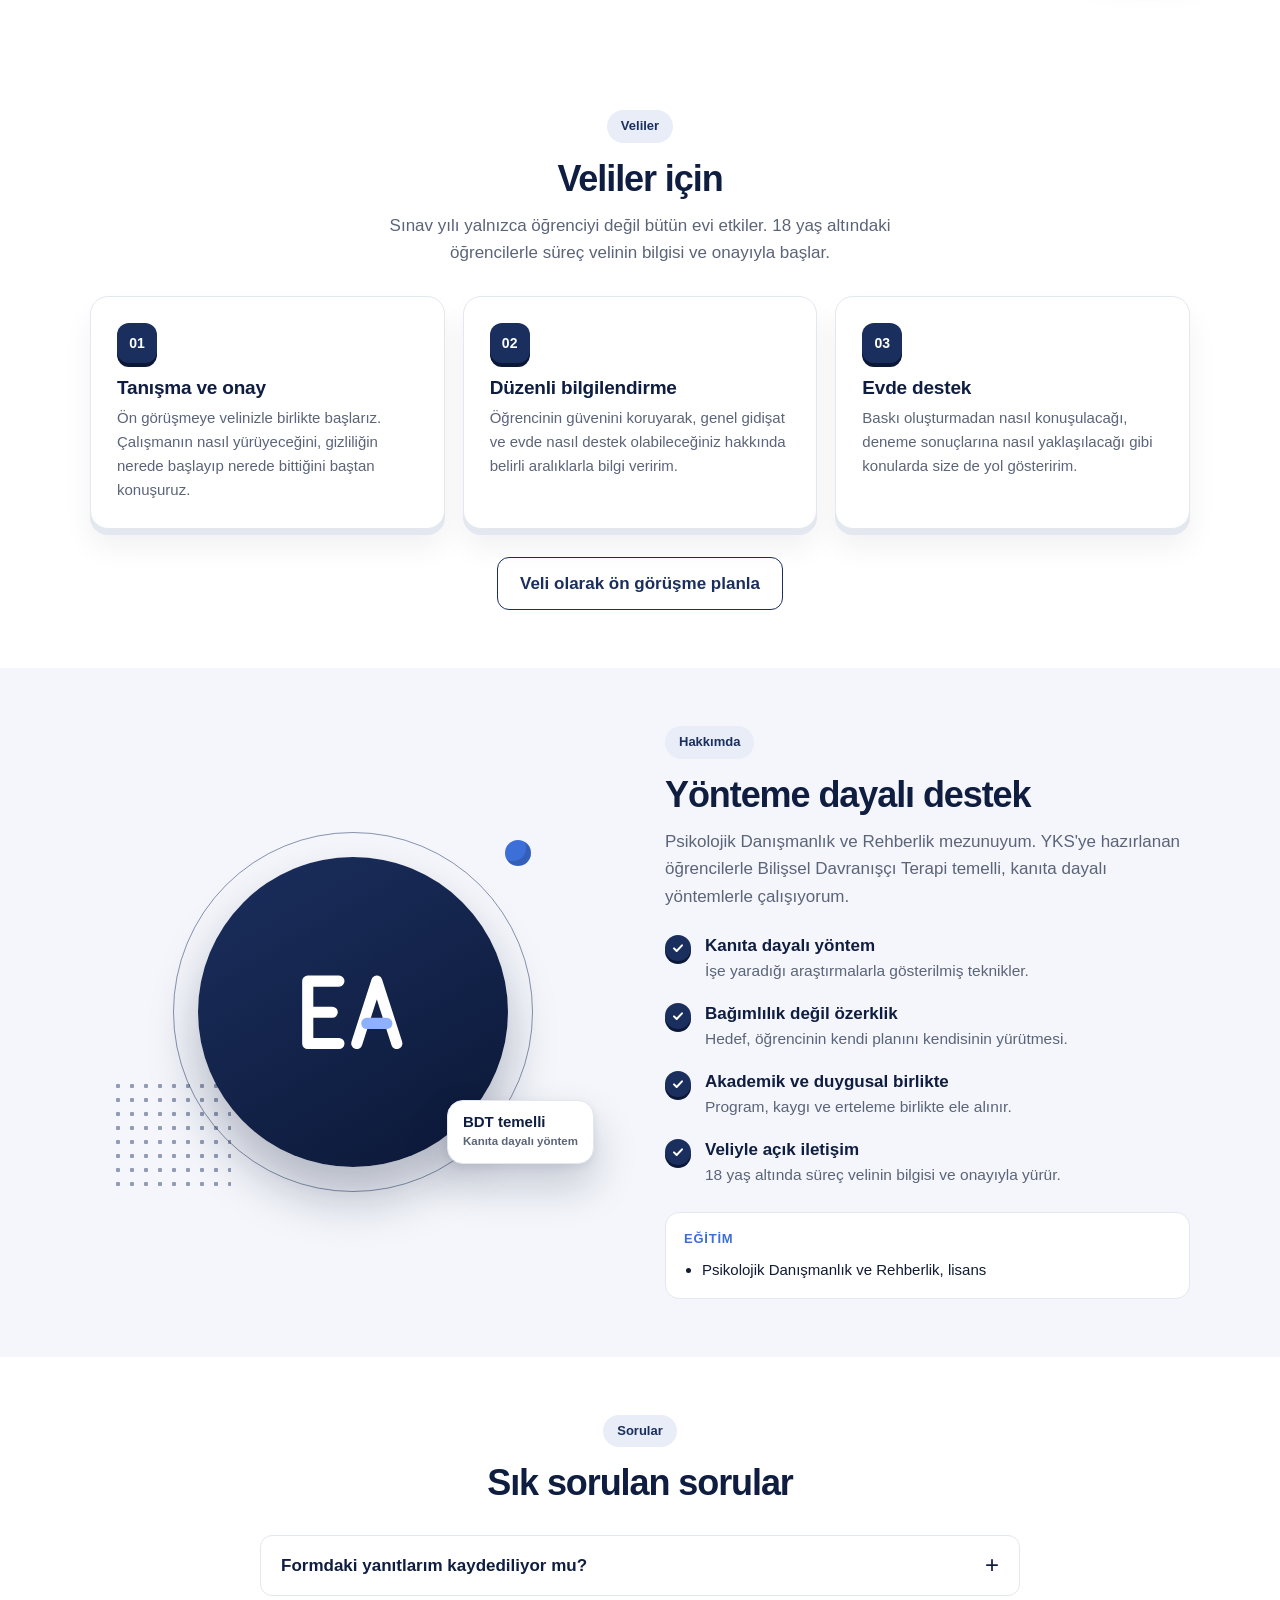
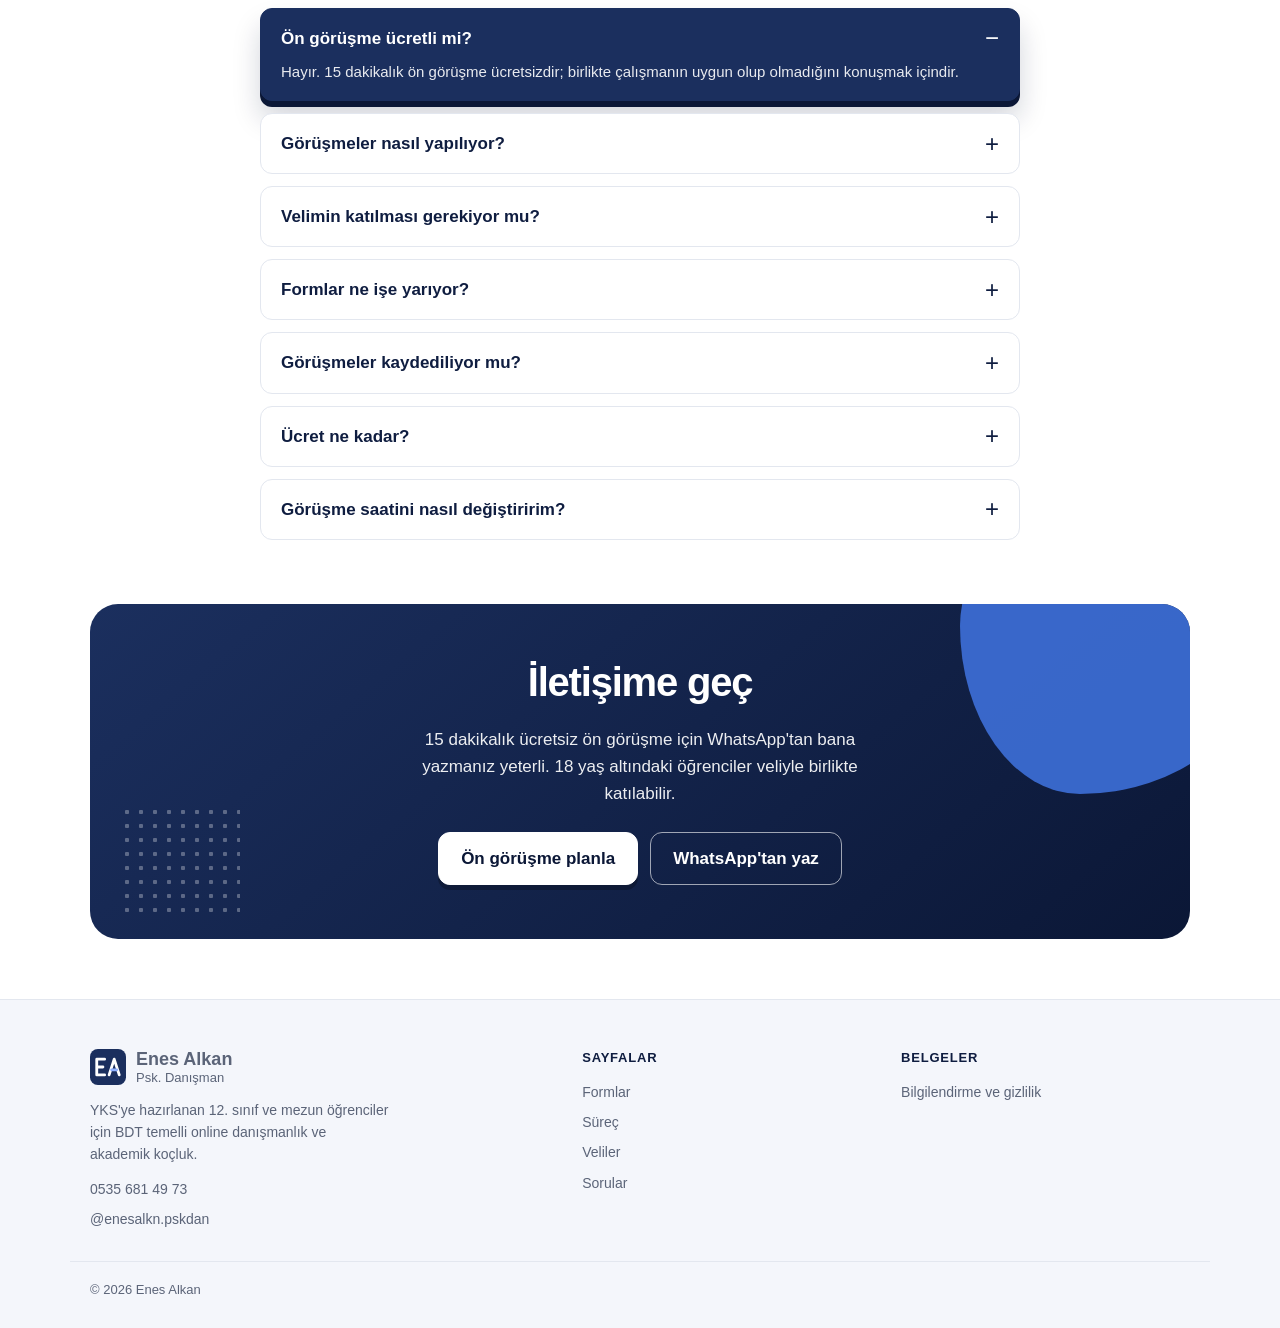
==== commit 042ef5a9: "Add files via upload" ====
--- a/index.html
+++ b/index.html
@@ -8,8 +8,8 @@
 <meta name="description" content="YKS'ye hazırlanan öğrenciler için BDT temelli online danışmanlık ve akademik koçluk. Kendine yeten öğrenci ol.">
 <link rel="icon" href="/logo.svg" type="image/svg+xml">
 <link rel="apple-touch-icon" href="/logo-180.png">
-<link rel="stylesheet" href="/stil.css?v=27">
-<link rel="stylesheet" href="/ana.css?v=27">
+<link rel="stylesheet" href="/stil.css?v=28">
+<link rel="stylesheet" href="/ana.css?v=28">
 </head>
 <body class="ana">
 <header class="ust">
@@ -155,15 +155,6 @@
     </div>
   </section>
 
-  <section class="blok zeminli" id="takvim" data-takvim-bolum hidden>
-    <div class="kap genis">
-      <span class="ust-etiket orta-blok">Randevu</span>
-      <h2 class="orta">Müsait saatlerim</h2>
-      <p class="giris orta">Uygun olduğum saatleri buradan görebilir, 15 dakikalık ücretsiz ön görüşmeni doğrudan seçebilirsin. Görüşme Google Meet üzerinden yapılır. 18 yaşından küçüksen randevuyu velinle birlikte al.</p>
-      <div class="takvim-kutu" data-takvim></div>
-    </div>
-  </section>
-
   <section class="blok" id="veli">
     <div class="kap genis">
       <span class="ust-etiket orta-blok">Veliler</span>
@@ -224,7 +215,7 @@
         <details><summary>Formlar ne işe yarıyor?</summary><p>Formlar, şu anki durumunu senin de net biçimde görmeni sağlar. Sonucunu benimle paylaşırsan nerede zorlandığını önceden bilir, ön görüşmede doğrudan o noktadan başlarız.</p></details>
         <details><summary>Görüşmeler kaydediliyor mu?</summary><p>Hayır. Görüşmeler ses ya da görüntü olarak kaydedilmez. Konuştuklarımız, yasal zorunluluklar ve can güvenliği dışında kimseyle paylaşılmaz.</p></details>
         <details><summary>Ücret ne kadar?</summary><p>Ön görüşme ücretsizdir. Haftalık çalışmanın ücreti ve sıklığı ön görüşmede, ihtiyacına göre netleşir.</p></details>
-        <details><summary>Randevumu nasıl değiştiririm?</summary><p>Onay e-postasındaki bağlantıdan iptal edebilir ya da başka bir saate alabilirsin. Lütfen en az 24 saat önce haber ver.</p></details>
+        <details><summary>Görüşme saatini nasıl değiştiririm?</summary><p>WhatsApp'tan yazman yeterli. Lütfen en az 24 saat önce haber ver.</p></details>
       </div>
     </div>
   </section>
@@ -254,7 +245,7 @@
     </div>
     <div>
       <h4>Sayfalar</h4>
-      <a href="#formlar">Formlar</a><a href="#surec">Süreç</a><a href="#veli">Veliler</a><a href="#sss">Sorular</a><a href="/gorusme">Randevu</a>
+      <a href="#formlar">Formlar</a><a href="#surec">Süreç</a><a href="#veli">Veliler</a><a href="#sss">Sorular</a>
     </div>
     <div>
       <h4>Belgeler</h4>
@@ -264,7 +255,7 @@
   <div class="kap genis ayak-alt"><span data-yil></span> Enes Alkan</div>
 </footer>
 
-<script src="/formlar.js?v=27"></script>
-<script src="/ana.js?v=27"></script>
+<script src="/formlar.js?v=28"></script>
+<script src="/ana.js?v=28"></script>
 </body>
 </html>
--- a/ana.css
+++ b/ana.css
@@ -347,10 +347,3 @@
   .form-akordeon summary small { display: none; }
   .form-akordeon .f-ic { flex-direction: column; align-items: stretch; }
 }
-
-/* ---- Müsaitlik takvimi (Google Takvim) ---- */
-.takvim-kutu { display: grid; gap: 12px; justify-items: center; margin-top: 26px; }
-.takvim-kutu:empty { display: none; }
-.takvim-kutu iframe { width: 100%; max-width: 980px; height: 680px; border: 1px solid var(--cizgi); border-radius: 18px; background: #fff; box-shadow: 0 6px 0 var(--cizgi), 0 18px 30px rgba(11, 23, 54, .08); }
-.panel .takvim-kutu iframe { height: 620px; box-shadow: none; }
-@media (max-width: 560px) { .takvim-kutu iframe { height: 760px; } }
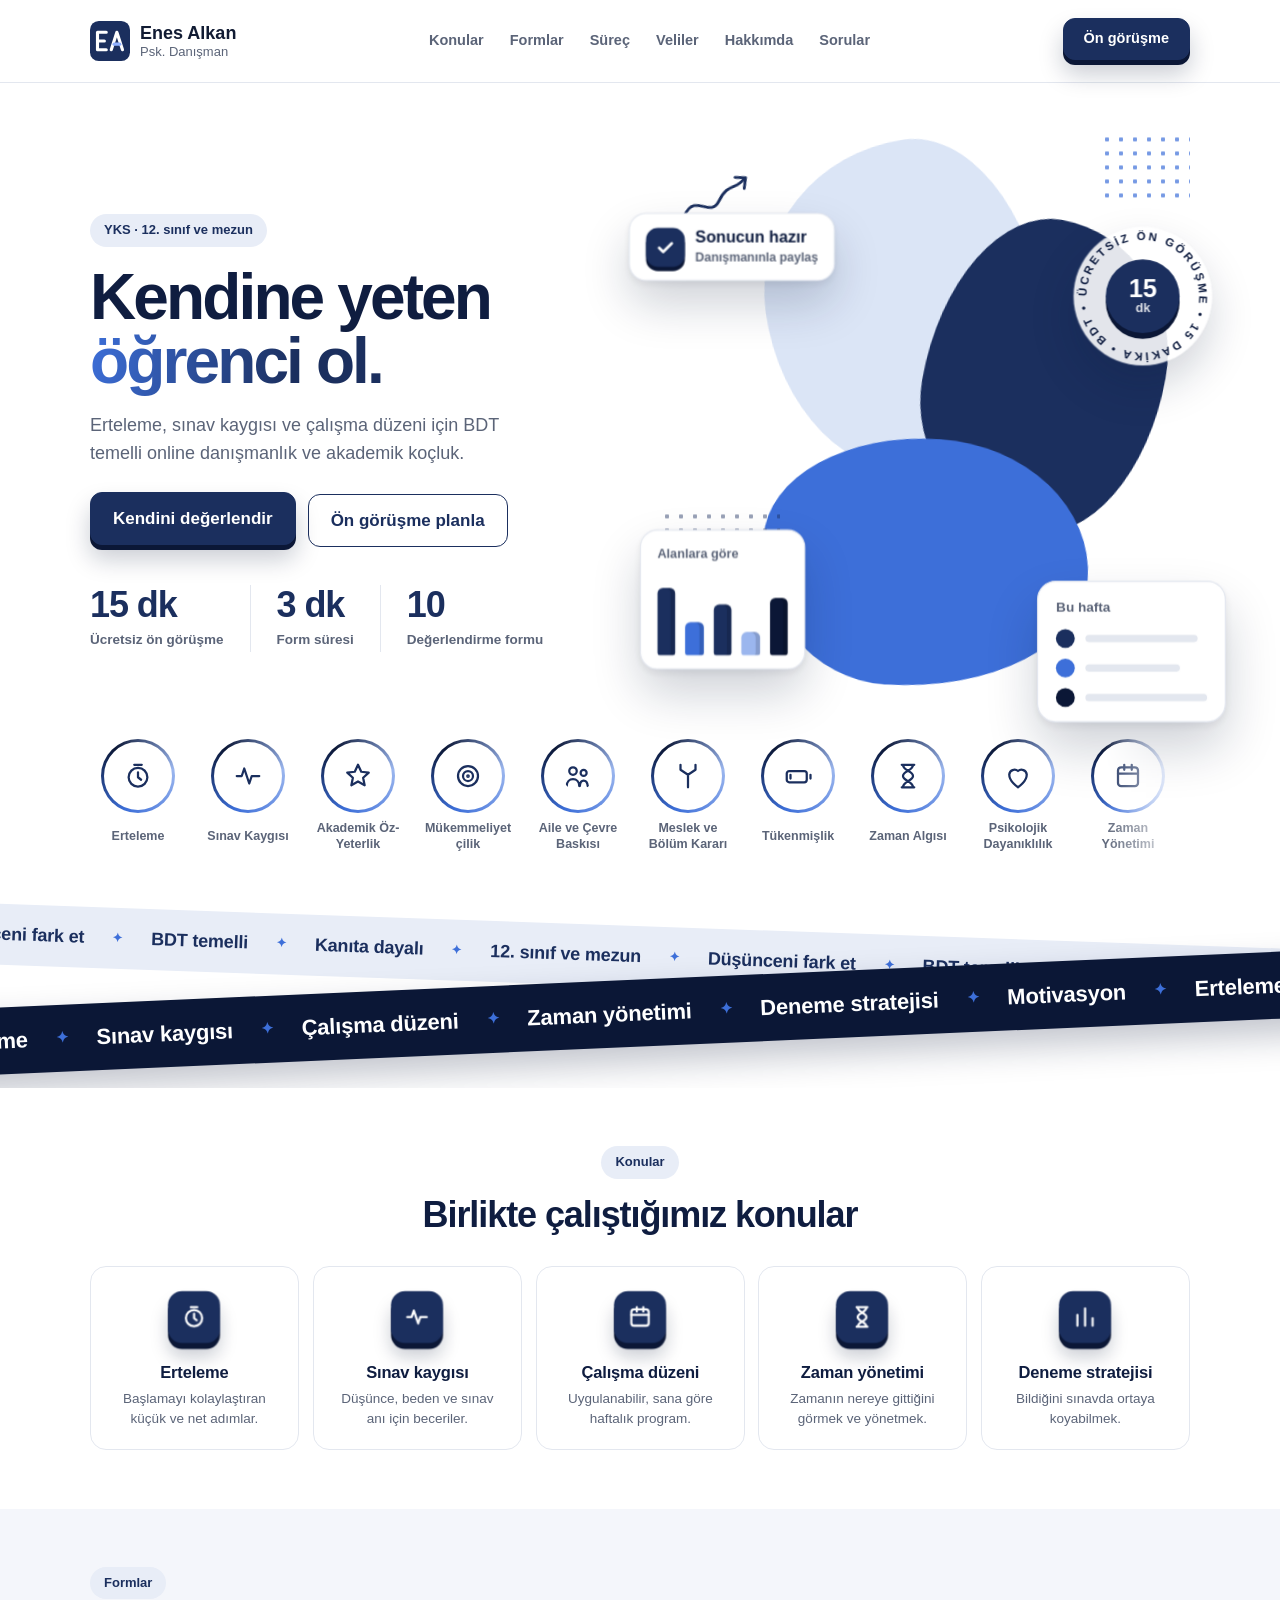
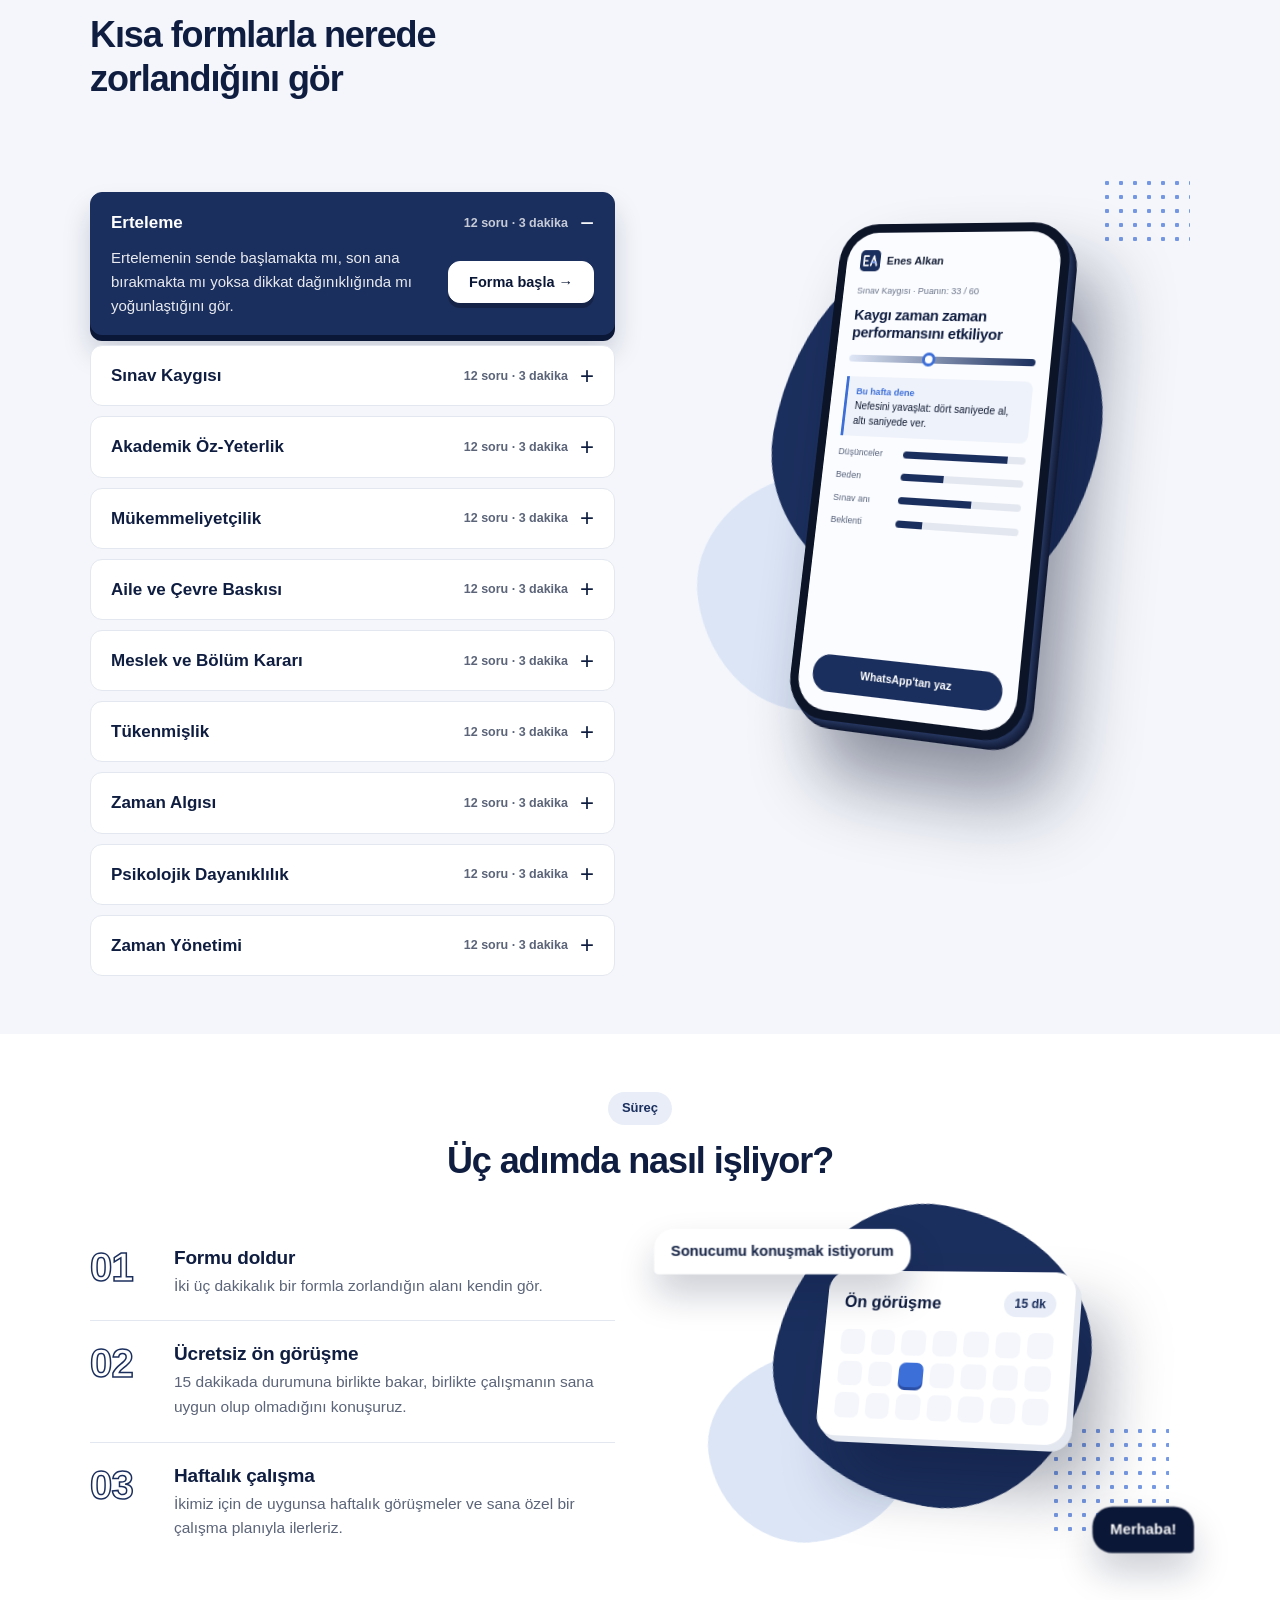
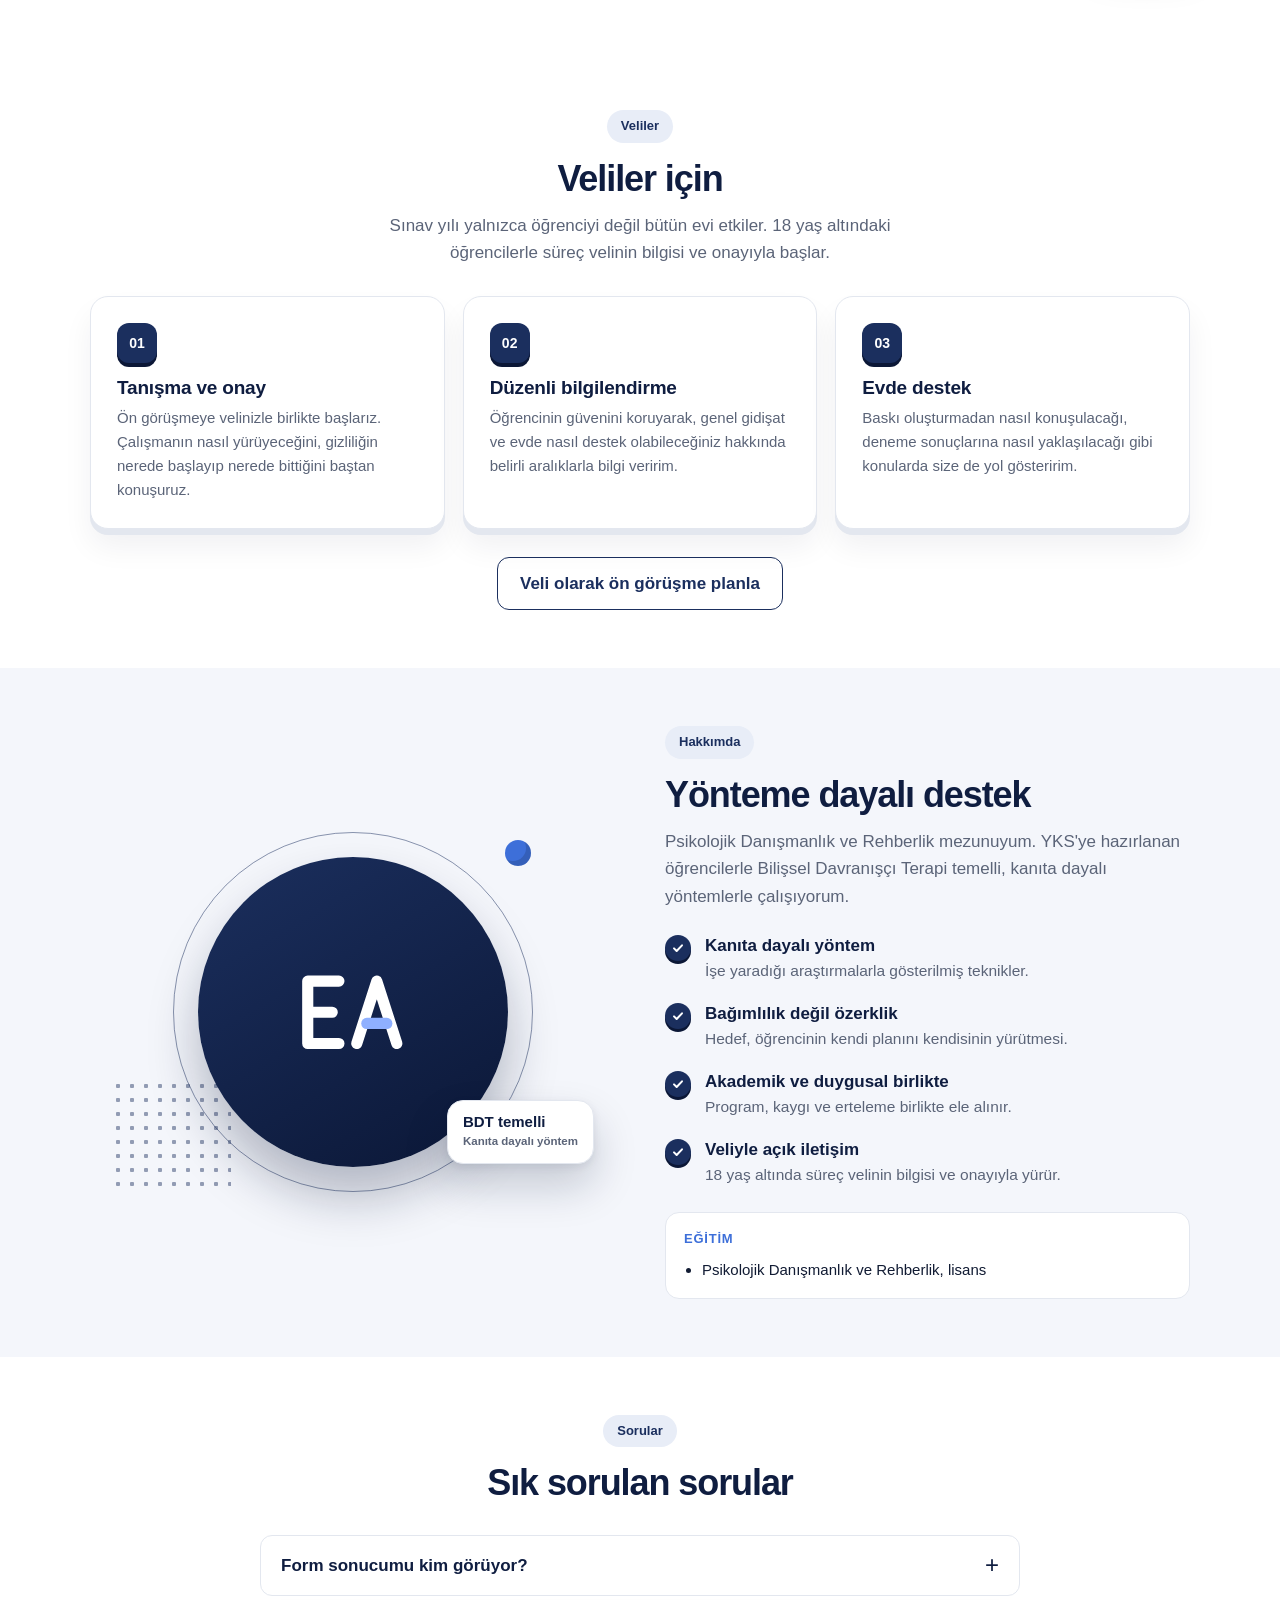
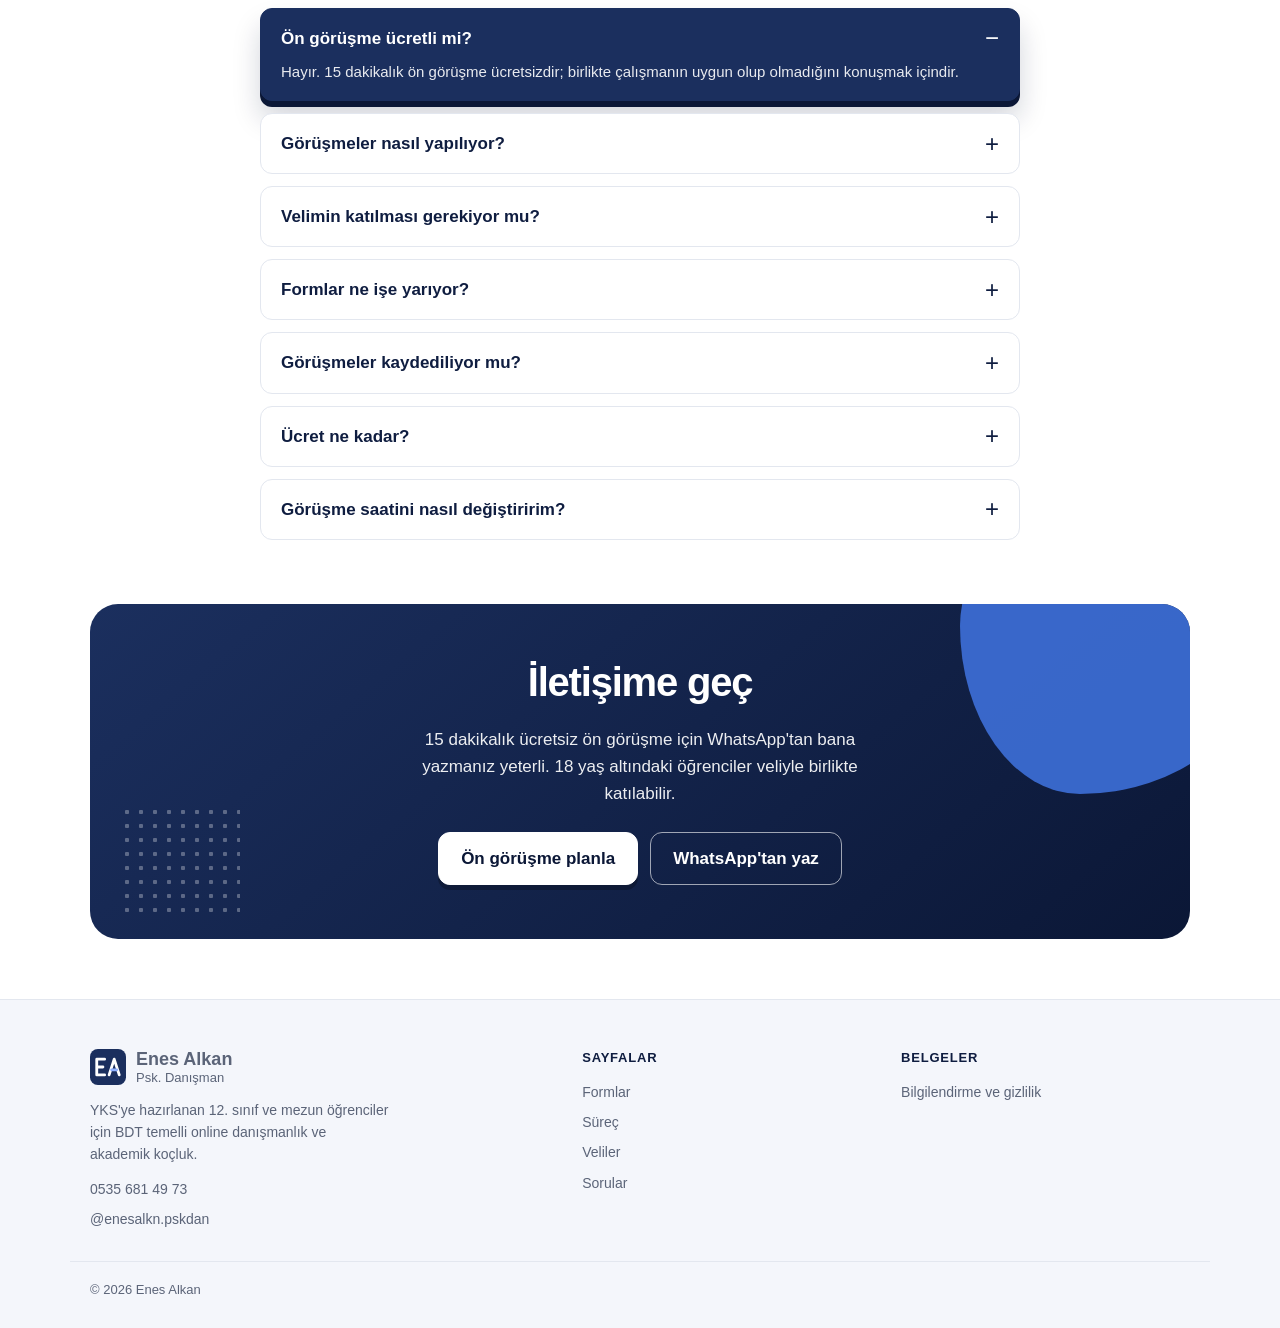
==== commit 1a5ddadc: "Add files via upload" ====
--- a/index.html
+++ b/index.html
@@ -8,8 +8,8 @@
 <meta name="description" content="YKS'ye hazırlanan öğrenciler için BDT temelli online danışmanlık ve akademik koçluk. Kendine yeten öğrenci ol.">
 <link rel="icon" href="/logo.svg" type="image/svg+xml">
 <link rel="apple-touch-icon" href="/logo-180.png">
-<link rel="stylesheet" href="/stil.css?v=28">
-<link rel="stylesheet" href="/ana.css?v=28">
+<link rel="stylesheet" href="/stil.css?v=29">
+<link rel="stylesheet" href="/ana.css?v=29">
 </head>
 <body class="ana">
 <header class="ust">
@@ -41,7 +41,7 @@
         <div class="sayilar">
           <div><b data-say="15" data-ek=" dk">15 dk</b><span>Ücretsiz ön görüşme</span></div>
           <div><b data-say="3" data-ek=" dk">3 dk</b><span>Form süresi</span></div>
-          <div><b>0</b><span>Kaydedilen yanıt</span></div>
+          <div><b data-say="10">10</b><span>Değerlendirme formu</span></div>
         </div>
       </div>
 
@@ -55,7 +55,7 @@
 
           <div class="yuzen y1">
             <span class="ikon"><svg viewBox="0 0 24 24"><path d="M5 12.5l4.5 4.5L19 7.5" fill="none" stroke="#fff" stroke-width="3" stroke-linecap="round" stroke-linejoin="round"/></svg></span>
-            <div><b>Sonucun hazır</b><small>Yalnızca sen görürsün</small></div>
+            <div><b>Sonucun hazır</b><small>Danışmanınla paylaş</small></div>
           </div>
           <div class="muhur">
             <svg viewBox="0 0 200 200"><defs><path id="cember" d="M100,100 m-74,0 a74,74 0 1,1 148,0 a74,74 0 1,1 -148,0"/></defs>
@@ -208,7 +208,7 @@
       <span class="ust-etiket orta-blok">Sorular</span>
       <h2 class="orta">Sık sorulan sorular</h2>
       <div class="sss">
-        <details><summary>Formdaki yanıtlarım kaydediliyor mu?</summary><p>Hayır. Yanıtların ve puanın yalnızca kendi cihazında hesaplanır, hiçbir yere gönderilmez.</p></details>
+        <details><summary>Form sonucumu kim görüyor?</summary><p>Sonucunu ekranında sen görürsün. Sonuç ekranındaki düğmeyle WhatsApp'tan bana gönderdiğinde ben de yanıtlarını ayrıntılı olarak görürüm ve ön görüşmeye buna göre hazırlanırım.</p></details>
         <details open><summary>Ön görüşme ücretli mi?</summary><p>Hayır. 15 dakikalık ön görüşme ücretsizdir; birlikte çalışmanın uygun olup olmadığını konuşmak içindir.</p></details>
         <details><summary>Görüşmeler nasıl yapılıyor?</summary><p>Görüşmeler online yapılır. Telefon ya da bilgisayardan, bir linke dokunarak katılabilirsin.</p></details>
         <details><summary>Velimin katılması gerekiyor mu?</summary><p>18 yaşından küçüksen evet. Ön görüşme ve sonraki süreç velinin bilgisi ve onayıyla yürütülür.</p></details>
@@ -255,7 +255,7 @@
   <div class="kap genis ayak-alt"><span data-yil></span> Enes Alkan</div>
 </footer>
 
-<script src="/formlar.js?v=28"></script>
-<script src="/ana.js?v=28"></script>
+<script src="/formlar.js?v=29"></script>
+<script src="/ana.js?v=29"></script>
 </body>
 </html>
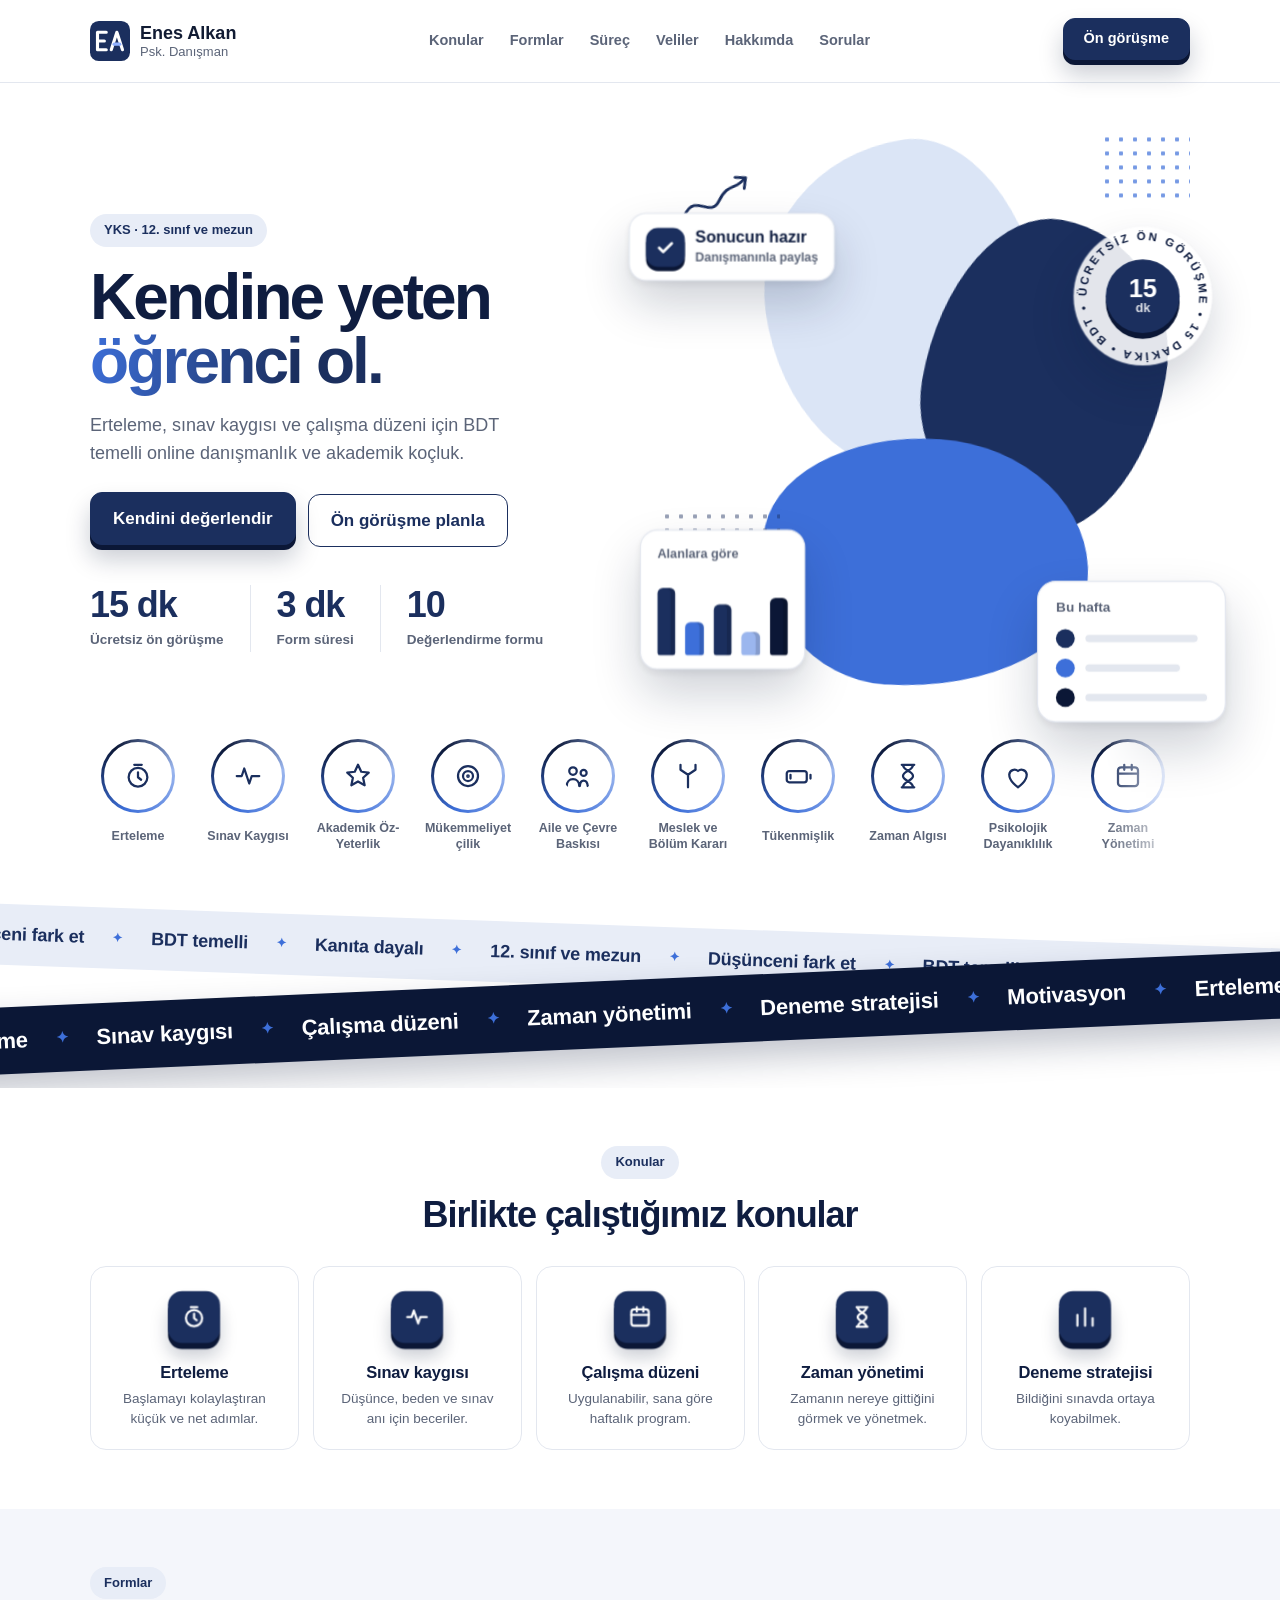
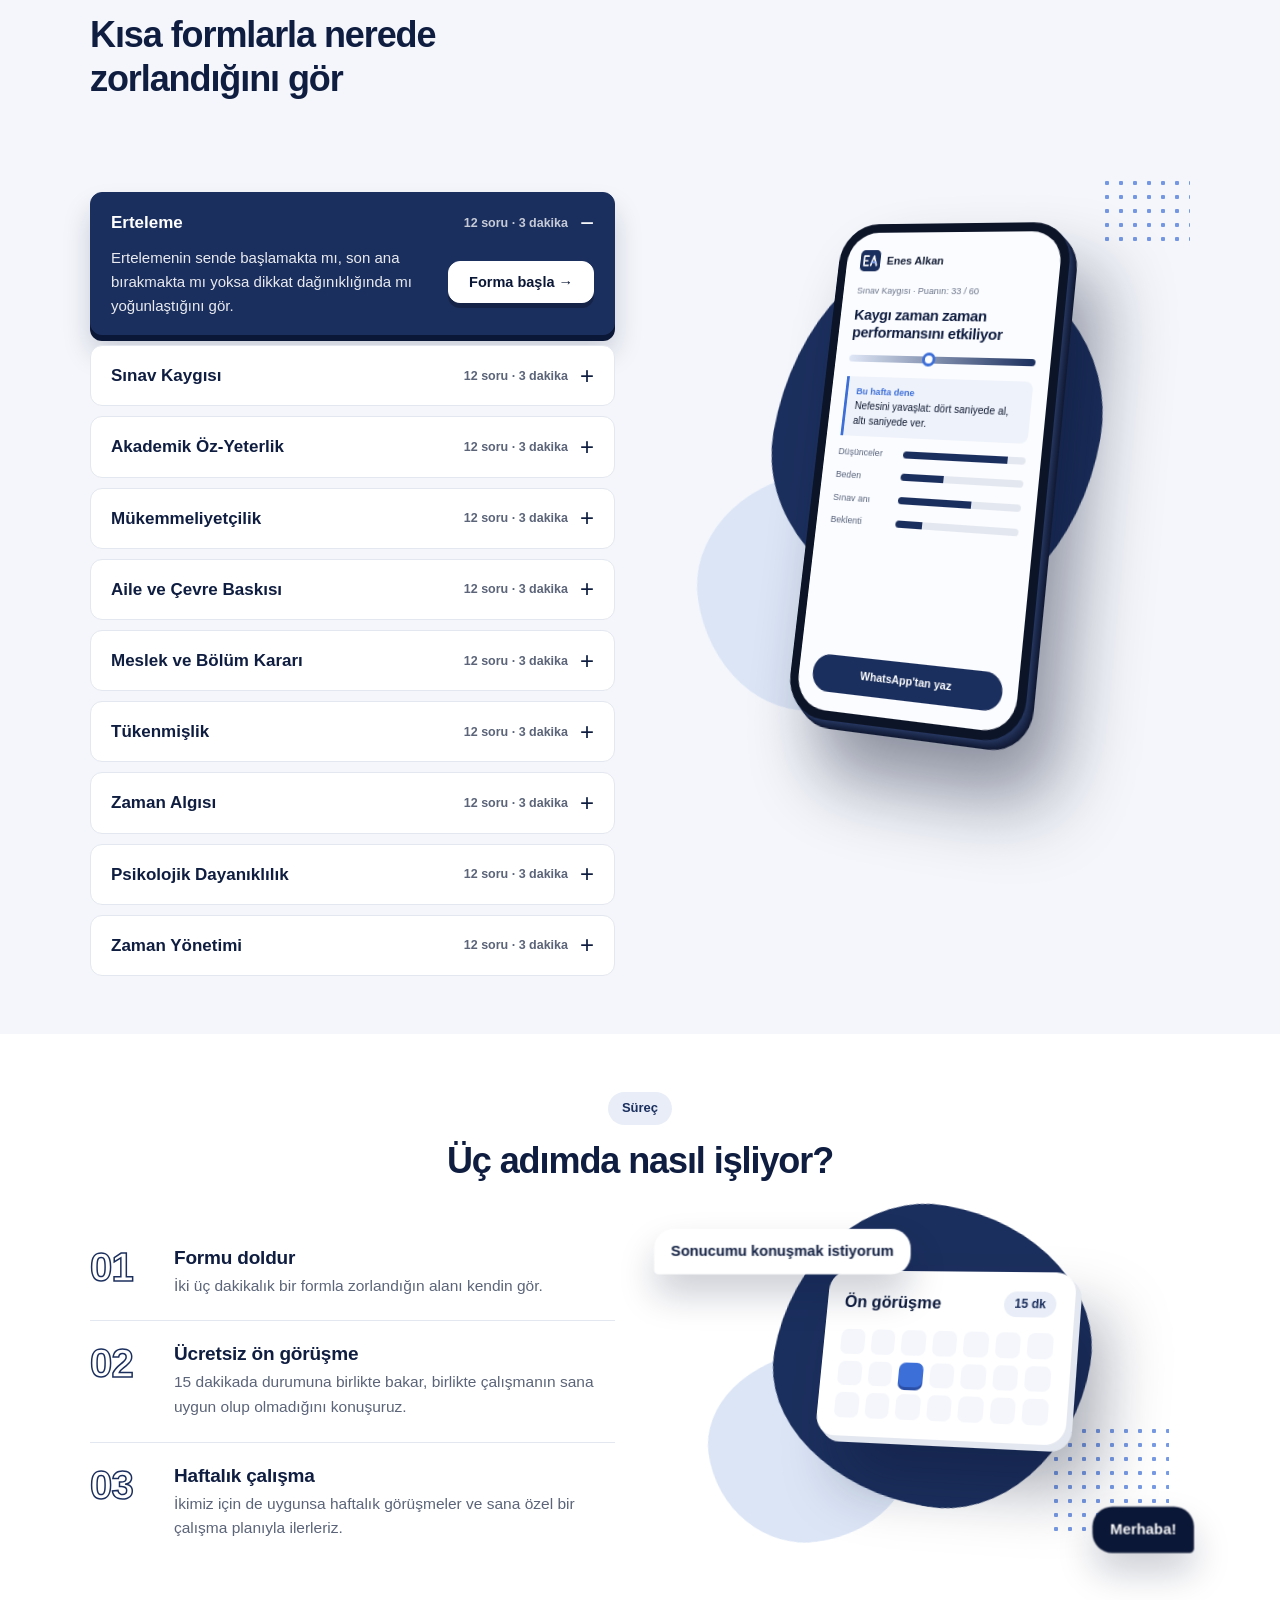
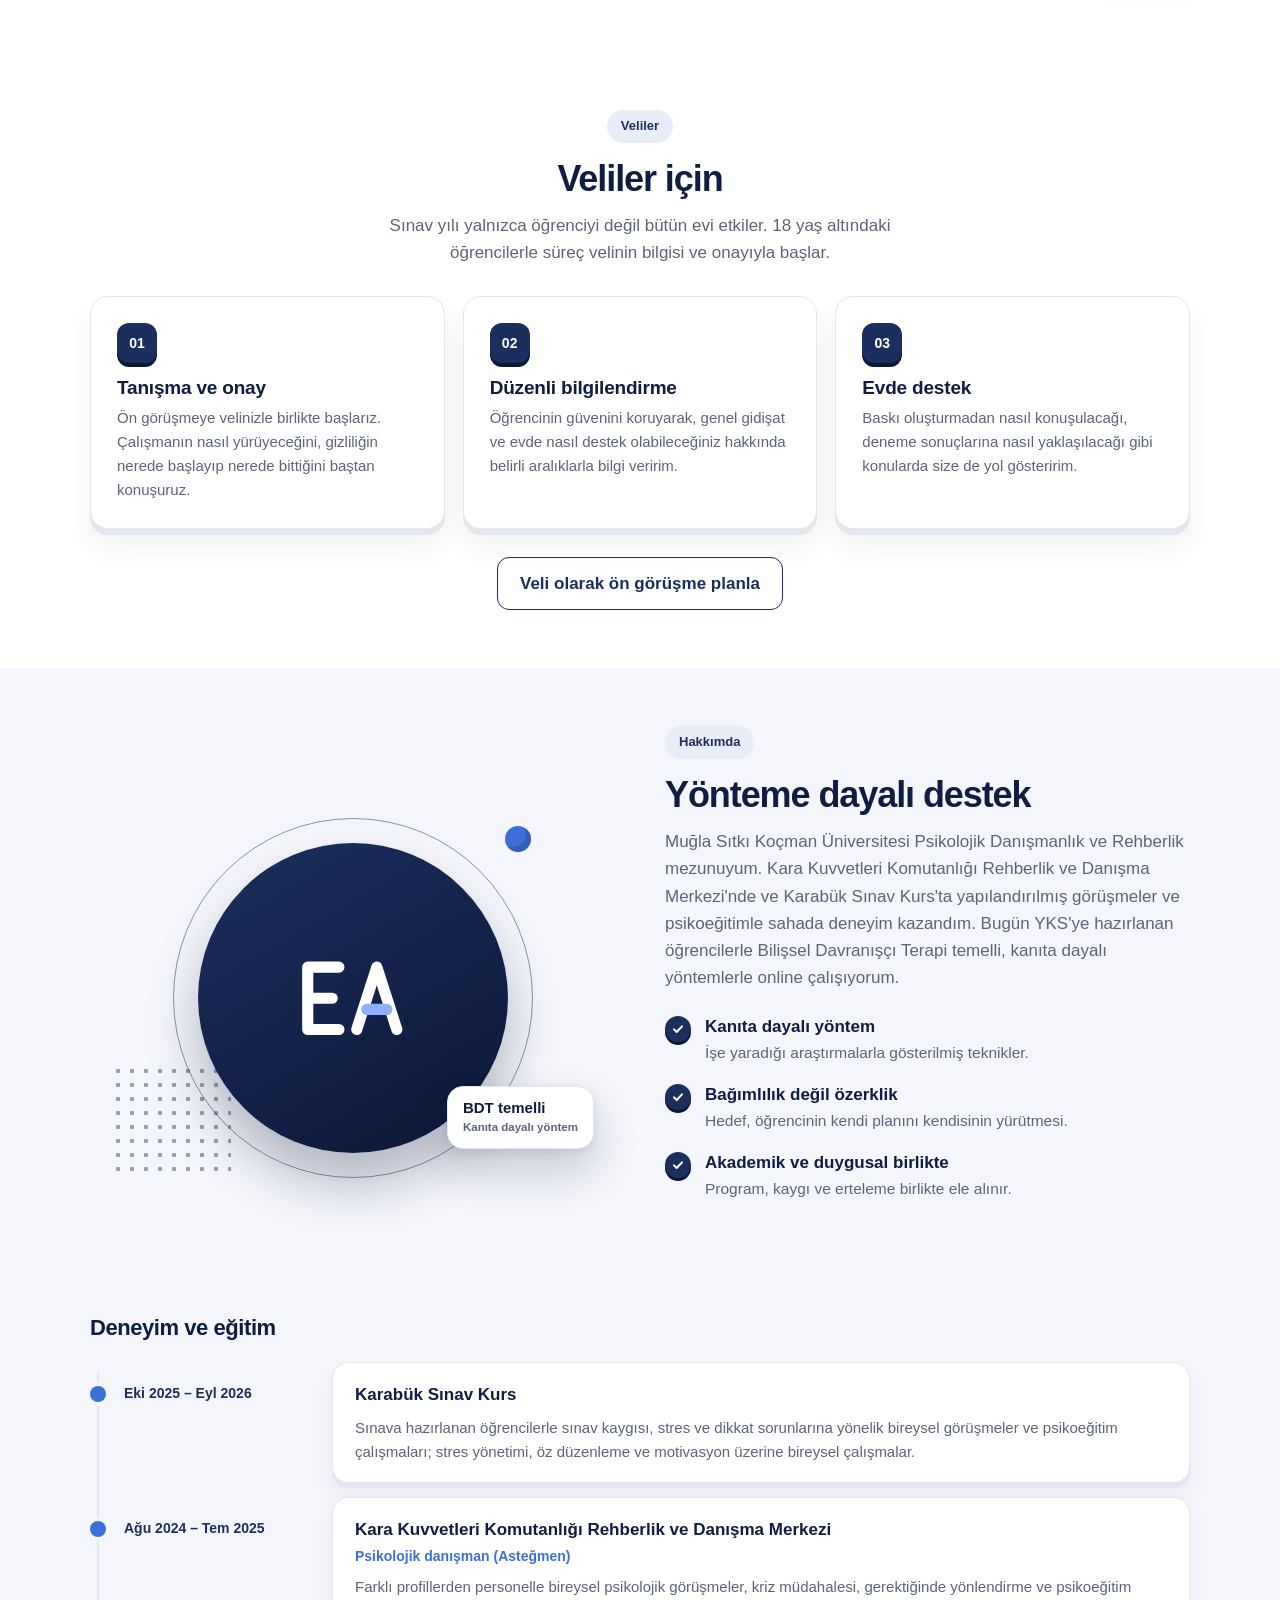
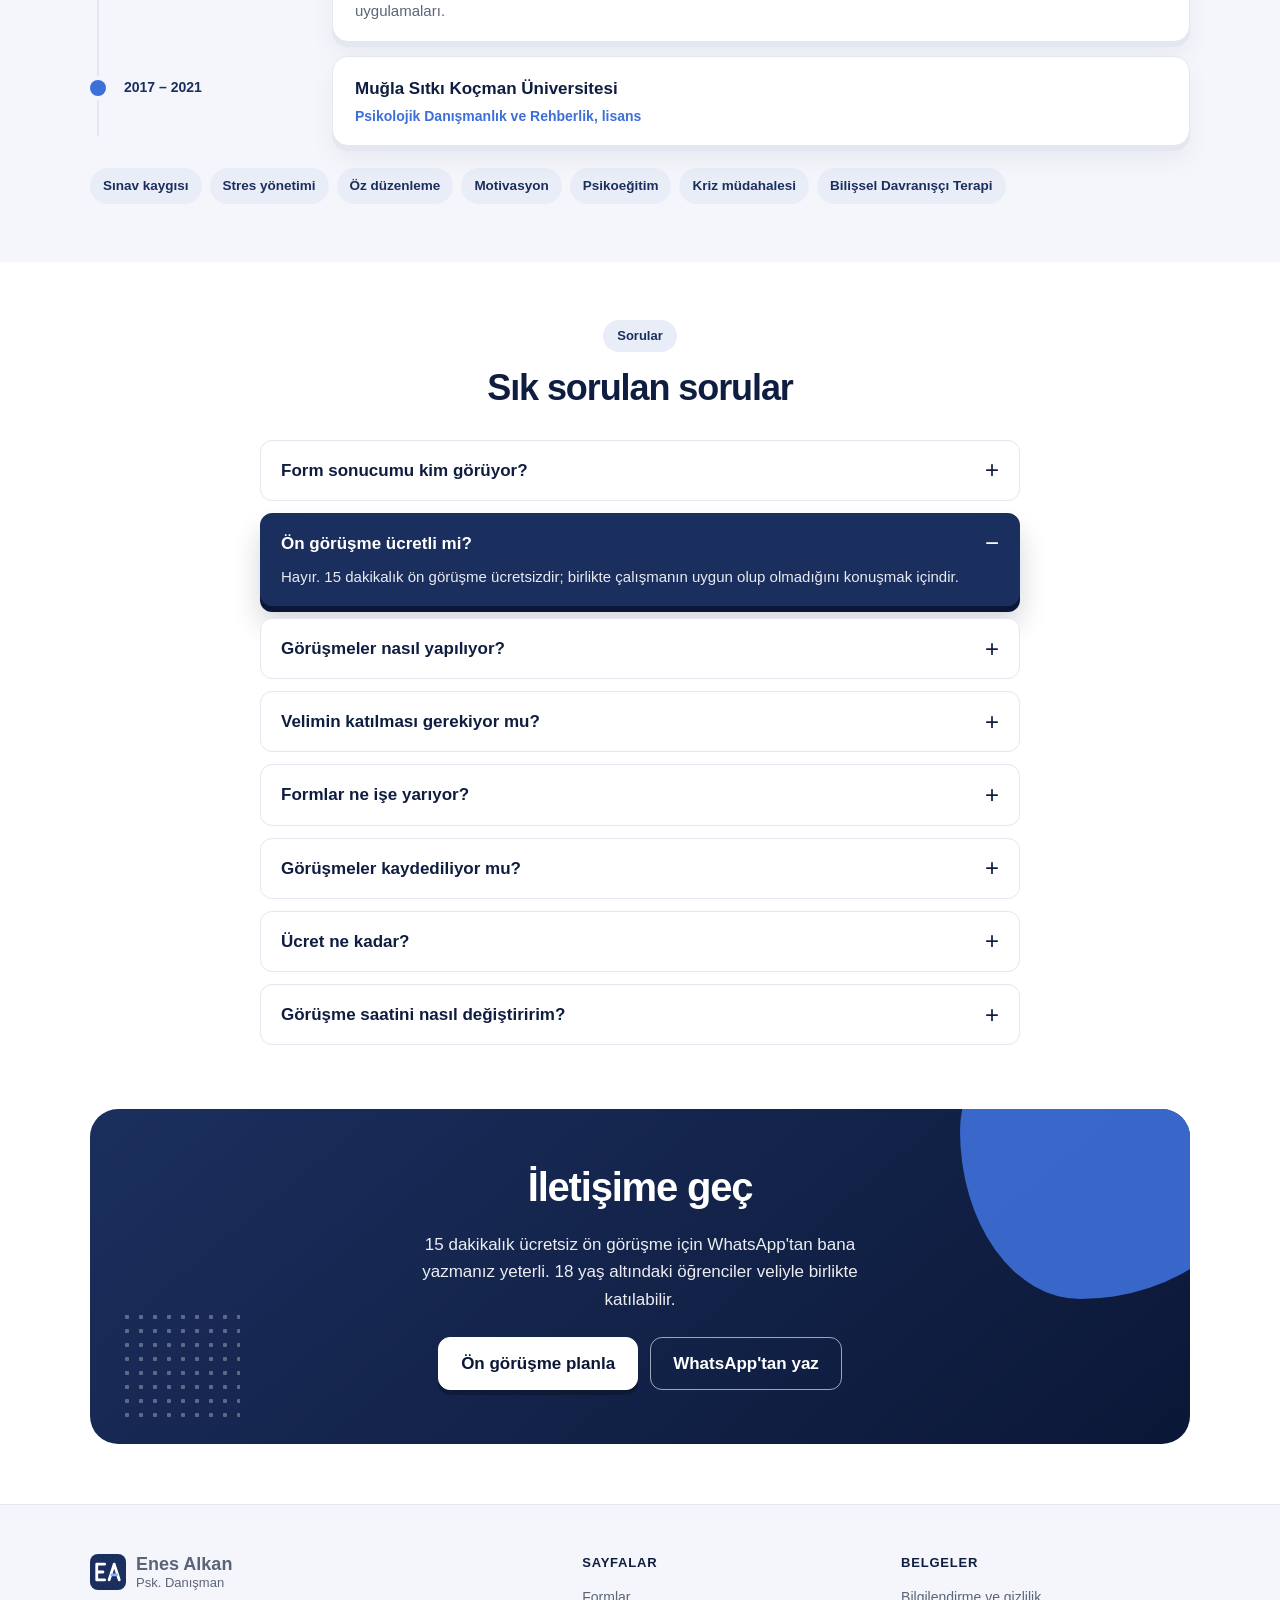
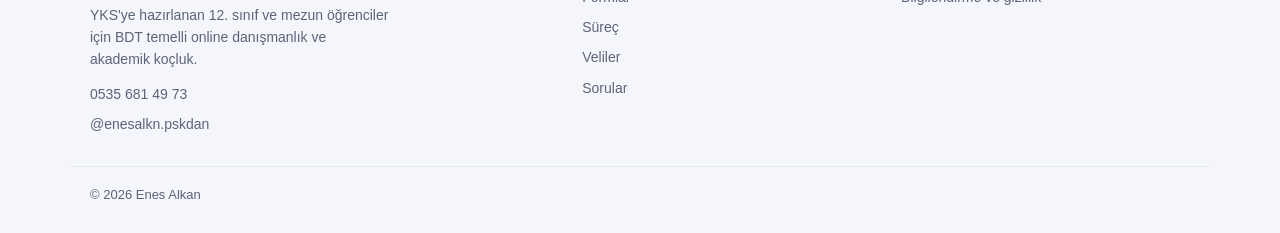
==== commit 7d814d1d: "Add files via upload" ====
--- a/index.html
+++ b/index.html
@@ -8,8 +8,8 @@
 <meta name="description" content="YKS'ye hazırlanan öğrenciler için BDT temelli online danışmanlık ve akademik koçluk. Kendine yeten öğrenci ol.">
 <link rel="icon" href="/logo.svg" type="image/svg+xml">
 <link rel="apple-touch-icon" href="/logo-180.png">
-<link rel="stylesheet" href="/stil.css?v=29">
-<link rel="stylesheet" href="/ana.css?v=29">
+<link rel="stylesheet" href="/stil.css?v=30">
+<link rel="stylesheet" href="/ana.css?v=30">
 </head>
 <body class="ana">
 <header class="ust">
@@ -183,7 +183,7 @@
       <div>
         <span class="ust-etiket">Hakkımda</span>
         <h2>Yönteme dayalı destek</h2>
-        <p class="giris">Psikolojik Danışmanlık ve Rehberlik mezunuyum. YKS'ye hazırlanan öğrencilerle Bilişsel Davranışçı Terapi temelli, kanıta dayalı yöntemlerle çalışıyorum.</p>
+        <p class="giris">Muğla Sıtkı Koçman Üniversitesi Psikolojik Danışmanlık ve Rehberlik mezunuyum. Kara Kuvvetleri Komutanlığı Rehberlik ve Danışma Merkezi'nde ve Karabük Sınav Kurs'ta yapılandırılmış görüşmeler ve psikoeğitimle sahada deneyim kazandım. Bugün YKS'ye hazırlanan öğrencilerle Bilişsel Davranışçı Terapi temelli, kanıta dayalı yöntemlerle online çalışıyorum.</p>
         <ul class="tikler">
           <li><b>Kanıta dayalı yöntem</b>İşe yaradığı araştırmalarla gösterilmiş teknikler.</li>
           <li><b>Bağımlılık değil özerklik</b>Hedef, öğrencinin kendi planını kendisinin yürütmesi.</li>
@@ -191,6 +191,36 @@
           <li><b>Veliyle açık iletişim</b>18 yaş altında süreç velinin bilgisi ve onayıyla yürür.</li>
         </ul>
         <div class="yeterlik" id="yeterlik"></div>
+      </div>
+    </div>
+    <div class="kap genis deneyim">
+      <h3>Deneyim ve eğitim</h3>
+      <ol class="zaman">
+        <li>
+          <span class="z-tarih">Eki 2025 – Eyl 2026</span>
+          <div class="z-ic">
+            <h4>Karabük Sınav Kurs</h4>
+            <p>Sınava hazırlanan öğrencilerle sınav kaygısı, stres ve dikkat sorunlarına yönelik bireysel görüşmeler ve psikoeğitim çalışmaları; stres yönetimi, öz düzenleme ve motivasyon üzerine bireysel çalışmalar.</p>
+          </div>
+        </li>
+        <li>
+          <span class="z-tarih">Ağu 2024 – Tem 2025</span>
+          <div class="z-ic">
+            <h4>Kara Kuvvetleri Komutanlığı Rehberlik ve Danışma Merkezi</h4>
+            <small>Psikolojik danışman (Asteğmen)</small>
+            <p>Farklı profillerden personelle bireysel psikolojik görüşmeler, kriz müdahalesi, gerektiğinde yönlendirme ve psikoeğitim uygulamaları.</p>
+          </div>
+        </li>
+        <li>
+          <span class="z-tarih">2017 – 2021</span>
+          <div class="z-ic">
+            <h4>Muğla Sıtkı Koçman Üniversitesi</h4>
+            <small>Psikolojik Danışmanlık ve Rehberlik, lisans</small>
+          </div>
+        </li>
+      </ol>
+      <div class="cipler">
+        <span>Sınav kaygısı</span><span>Stres yönetimi</span><span>Öz düzenleme</span><span>Motivasyon</span><span>Psikoeğitim</span><span>Kriz müdahalesi</span><span>Bilişsel Davranışçı Terapi</span>
       </div>
     </div>
   </section>
@@ -255,7 +285,7 @@
   <div class="kap genis ayak-alt"><span data-yil></span> Enes Alkan</div>
 </footer>
 
-<script src="/formlar.js?v=29"></script>
-<script src="/ana.js?v=29"></script>
+<script src="/formlar.js?v=30"></script>
+<script src="/ana.js?v=30"></script>
 </body>
 </html>
--- a/ana.css
+++ b/ana.css
@@ -347,3 +347,23 @@
   .form-akordeon summary small { display: none; }
   .form-akordeon .f-ic { flex-direction: column; align-items: stretch; }
 }
+
+/* ---- Deneyim ve eğitim ---- */
+.deneyim { margin-top: 46px; }
+.deneyim > h3 { font-size: 22px; letter-spacing: -.02em; margin: 0 0 20px; }
+.zaman { list-style: none; margin: 0; padding: 0; display: grid; gap: 14px; position: relative; }
+.zaman::before { content: ""; position: absolute; left: 7px; top: 10px; bottom: 10px; width: 2px; background: var(--cizgi); }
+.zaman li { position: relative; display: grid; grid-template-columns: 190px 1fr; gap: 18px; padding-left: 34px; }
+.zaman li::before { content: ""; position: absolute; left: 0; top: 24px; width: 16px; height: 16px; border-radius: 50%; background: var(--vurgu); box-shadow: 0 0 0 4px var(--zemin), 0 3px 0 var(--koyu); }
+.z-tarih { font-size: 14px; font-weight: 700; color: var(--ana); padding-top: 20px; }
+.z-ic { background: var(--kart); border: 1px solid var(--cizgi); border-radius: 16px; padding: 18px 22px; box-shadow: 0 5px 0 var(--cizgi), 0 14px 26px rgba(11, 23, 54, .05); }
+.z-ic h4 { margin: 0; font-size: 17px; color: var(--baslik); }
+.z-ic small { display: block; margin-top: 2px; font-size: 14px; font-weight: 600; color: var(--vurgu); }
+.z-ic p { margin: 8px 0 0; font-size: 15px; color: var(--soluk); }
+.cipler { display: flex; flex-wrap: wrap; gap: 8px; margin-top: 22px; }
+.cipler span { font-size: 13.5px; font-weight: 600; color: var(--ana); background: var(--ana-acik); padding: 7px 13px; border-radius: 999px; }
+@media (max-width: 640px) {
+  .zaman li { grid-template-columns: 1fr; gap: 6px; }
+  .z-tarih { padding-top: 0; }
+  .zaman li::before { top: 2px; }
+}
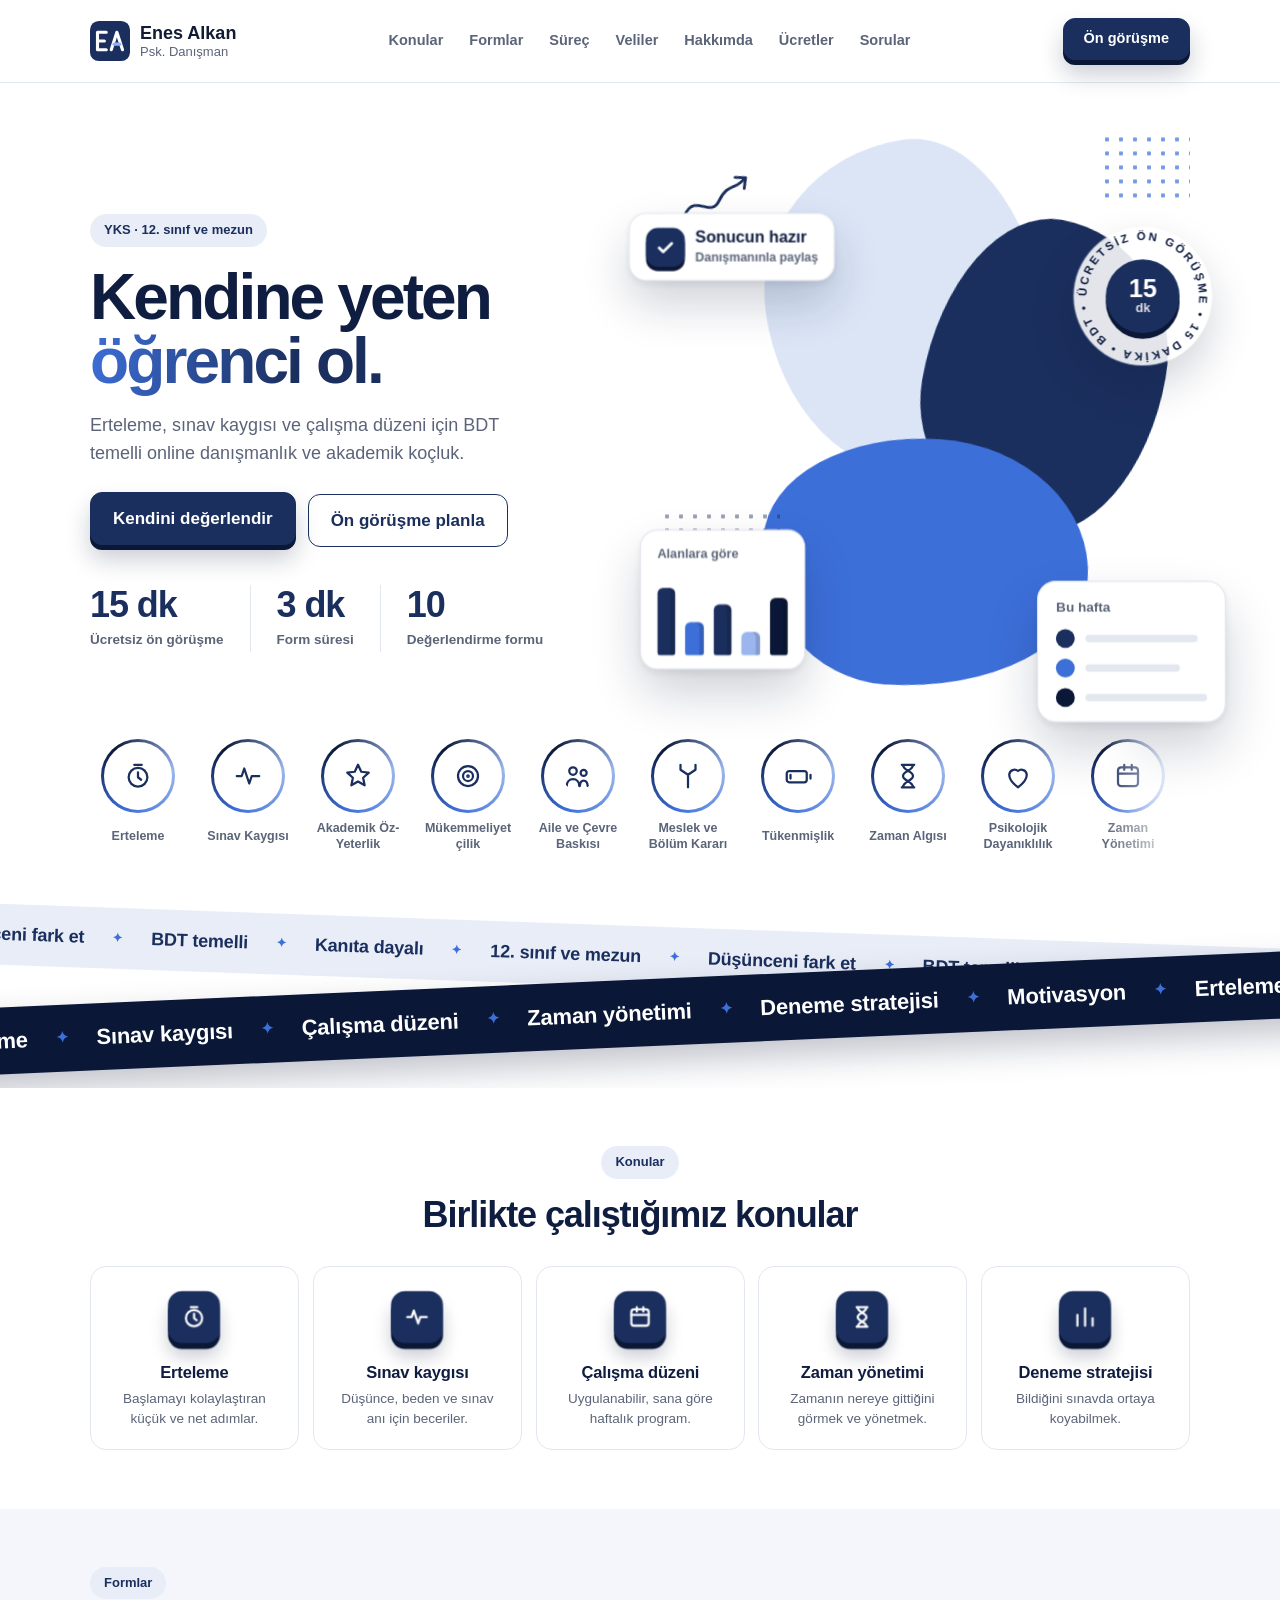
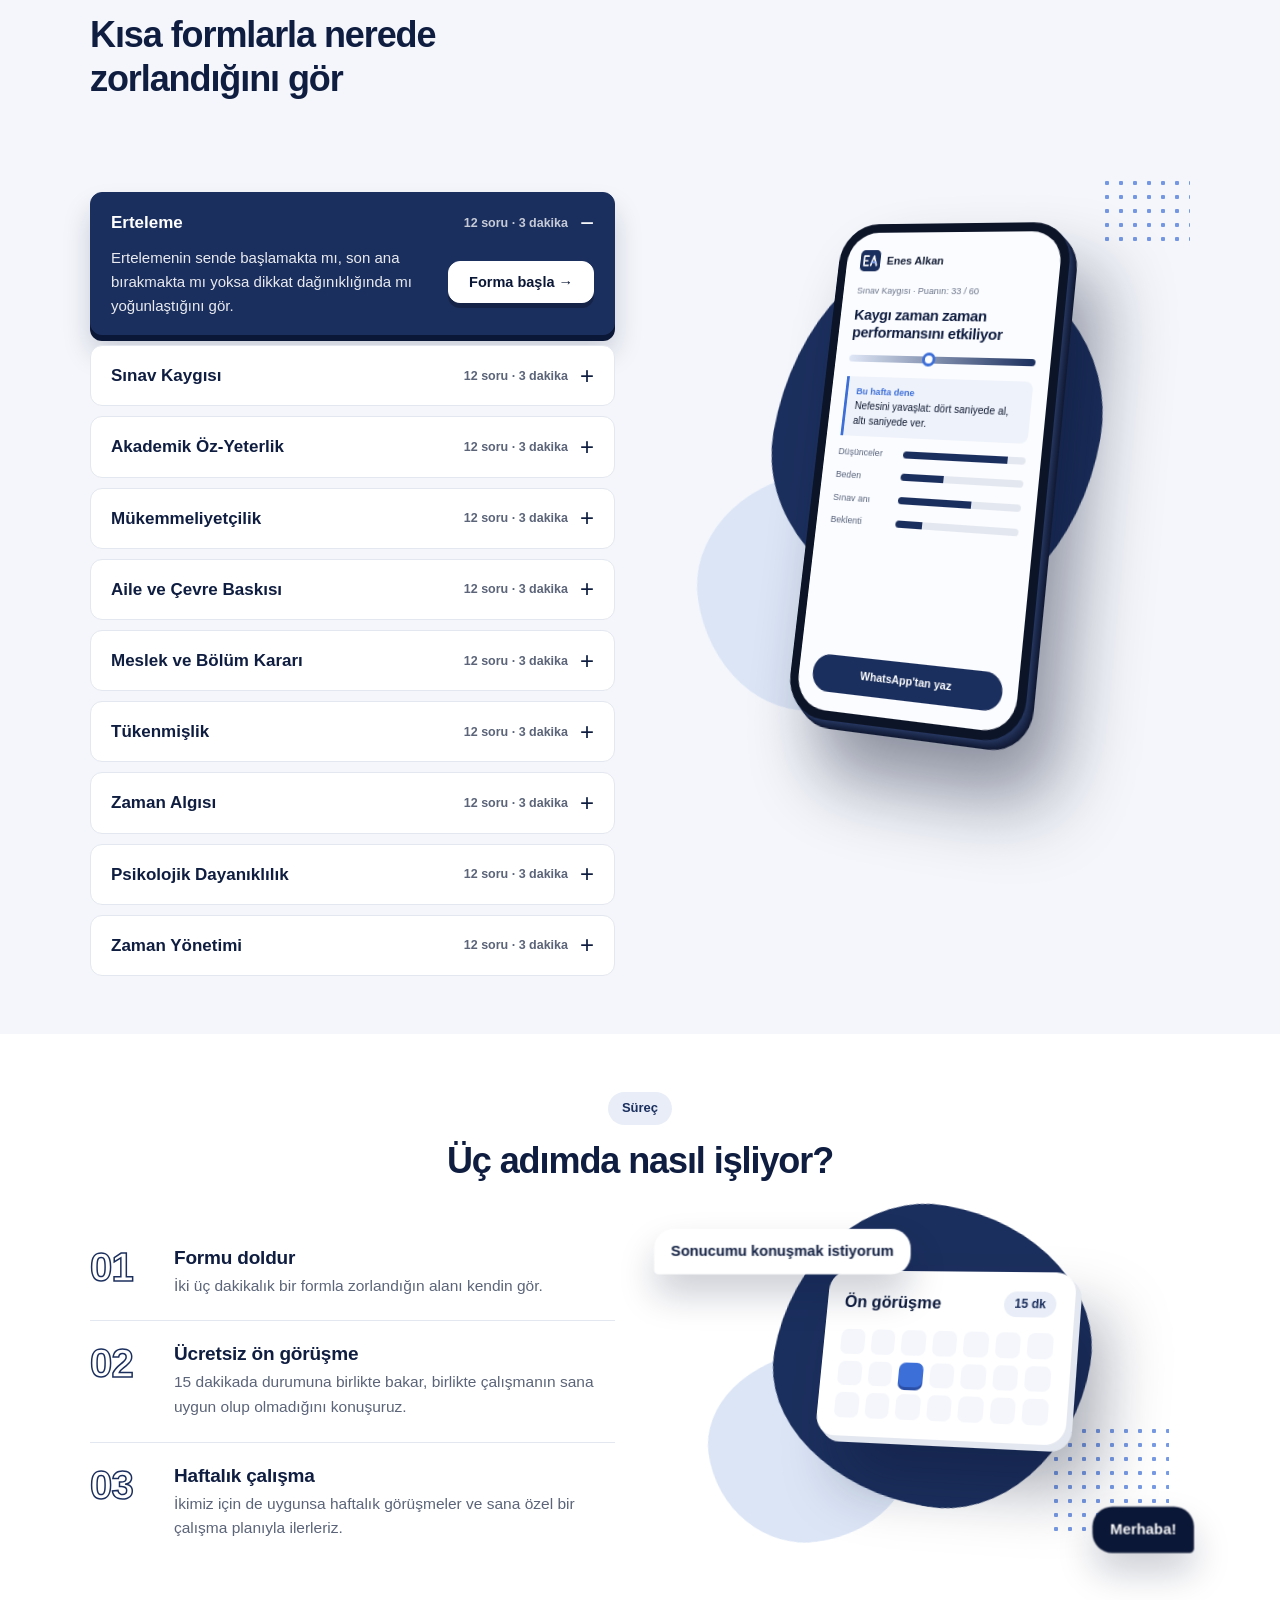
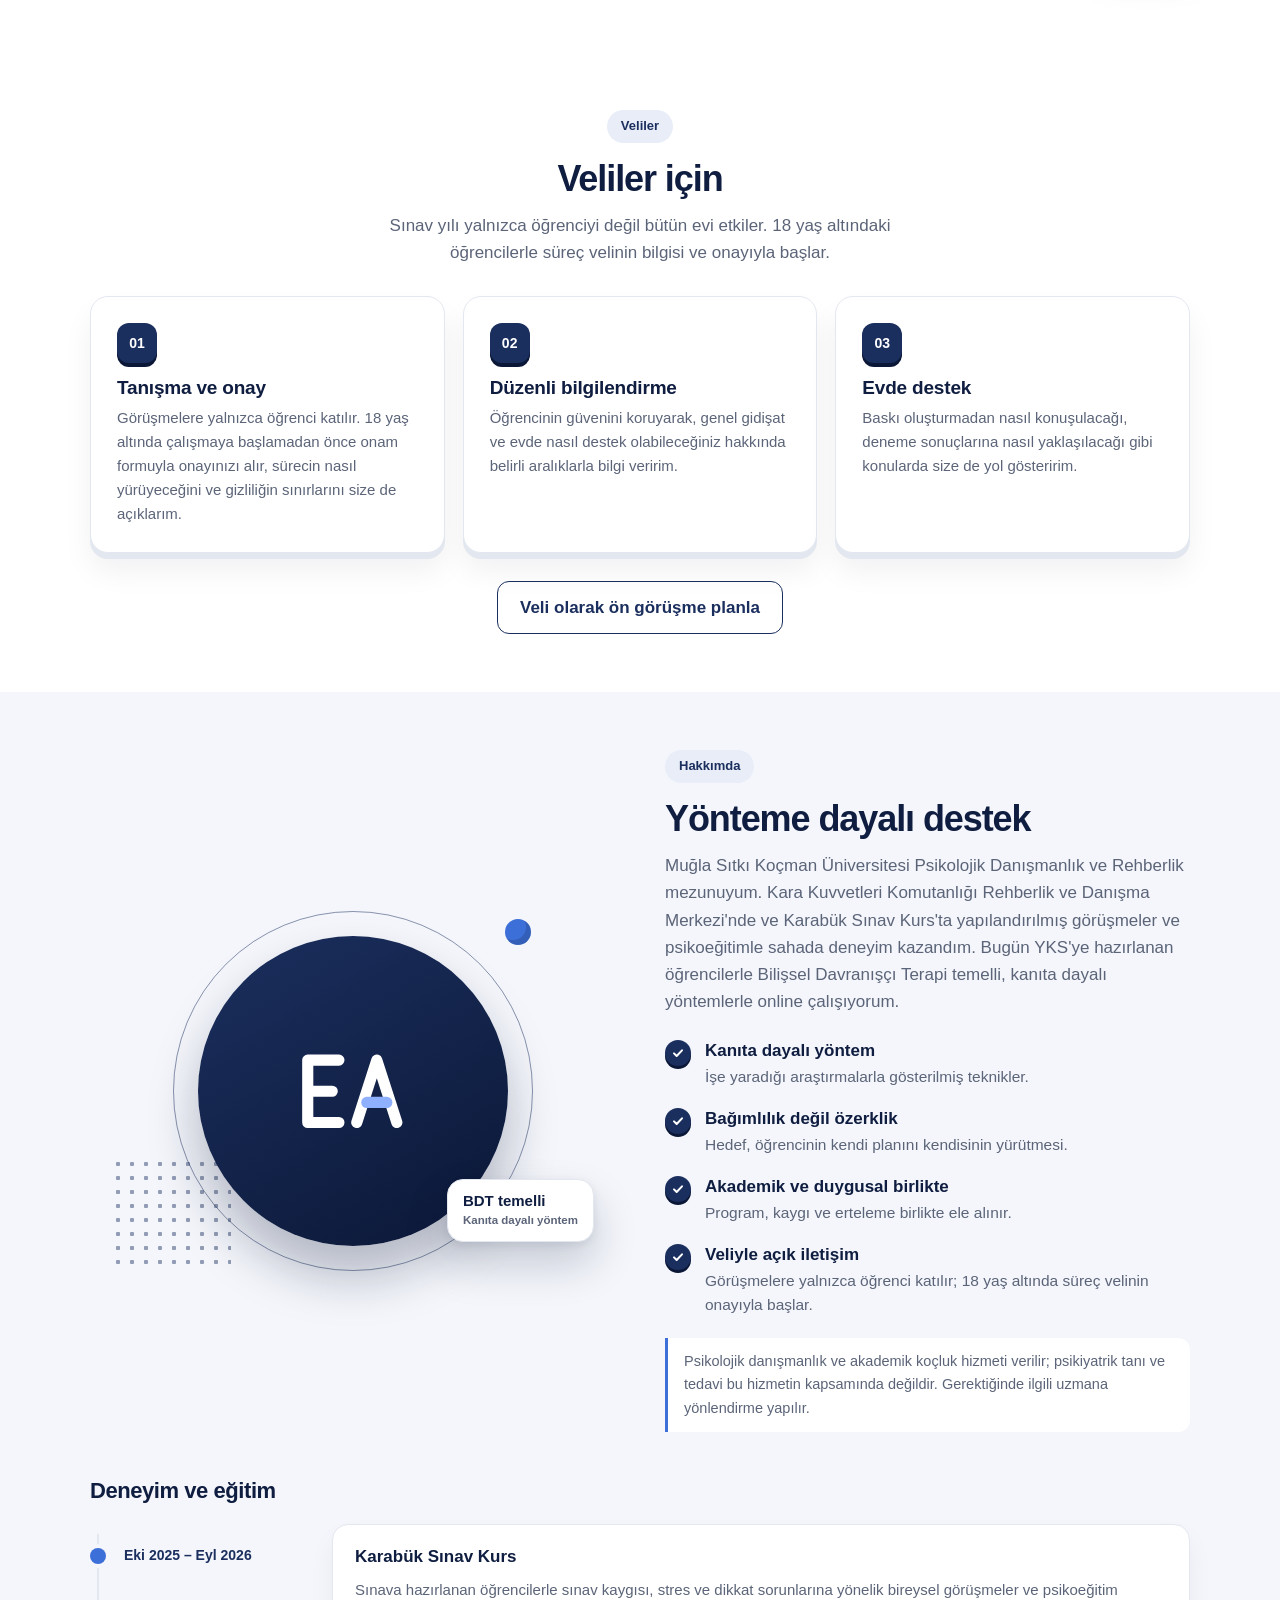
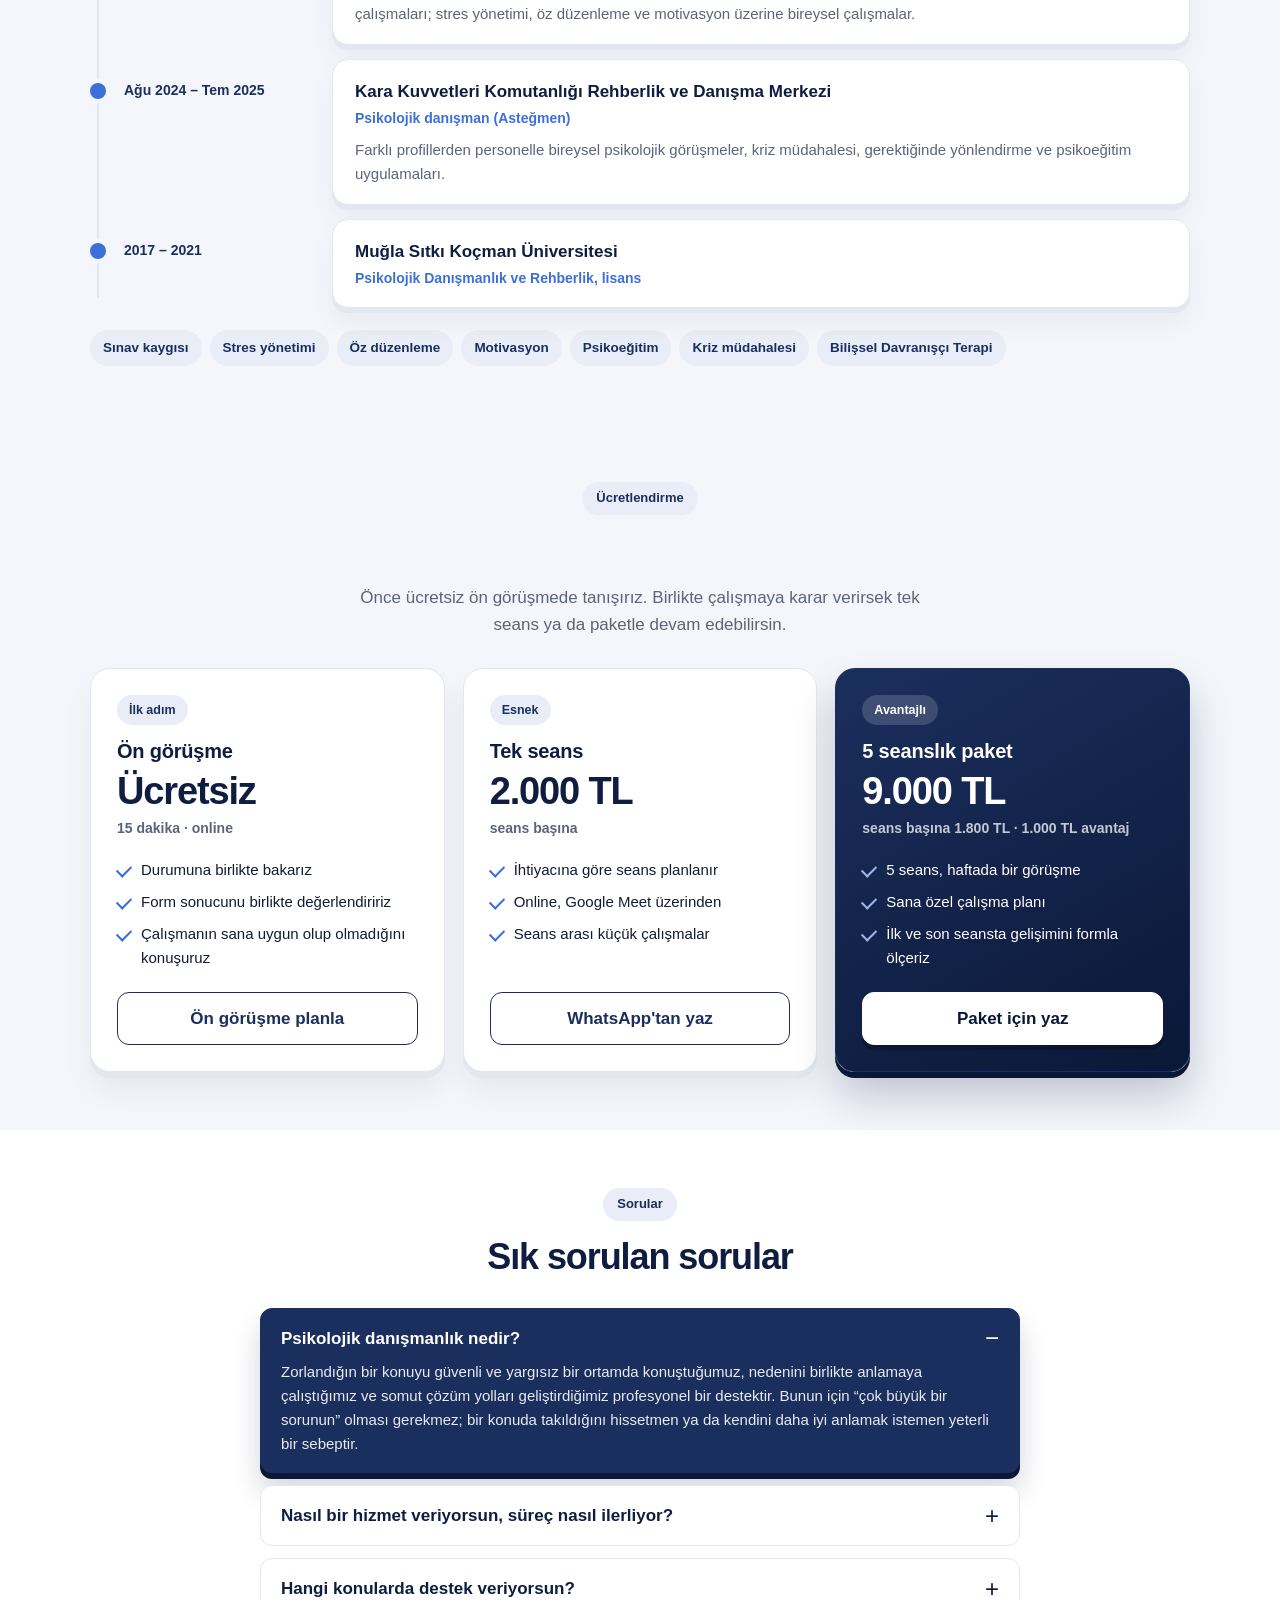
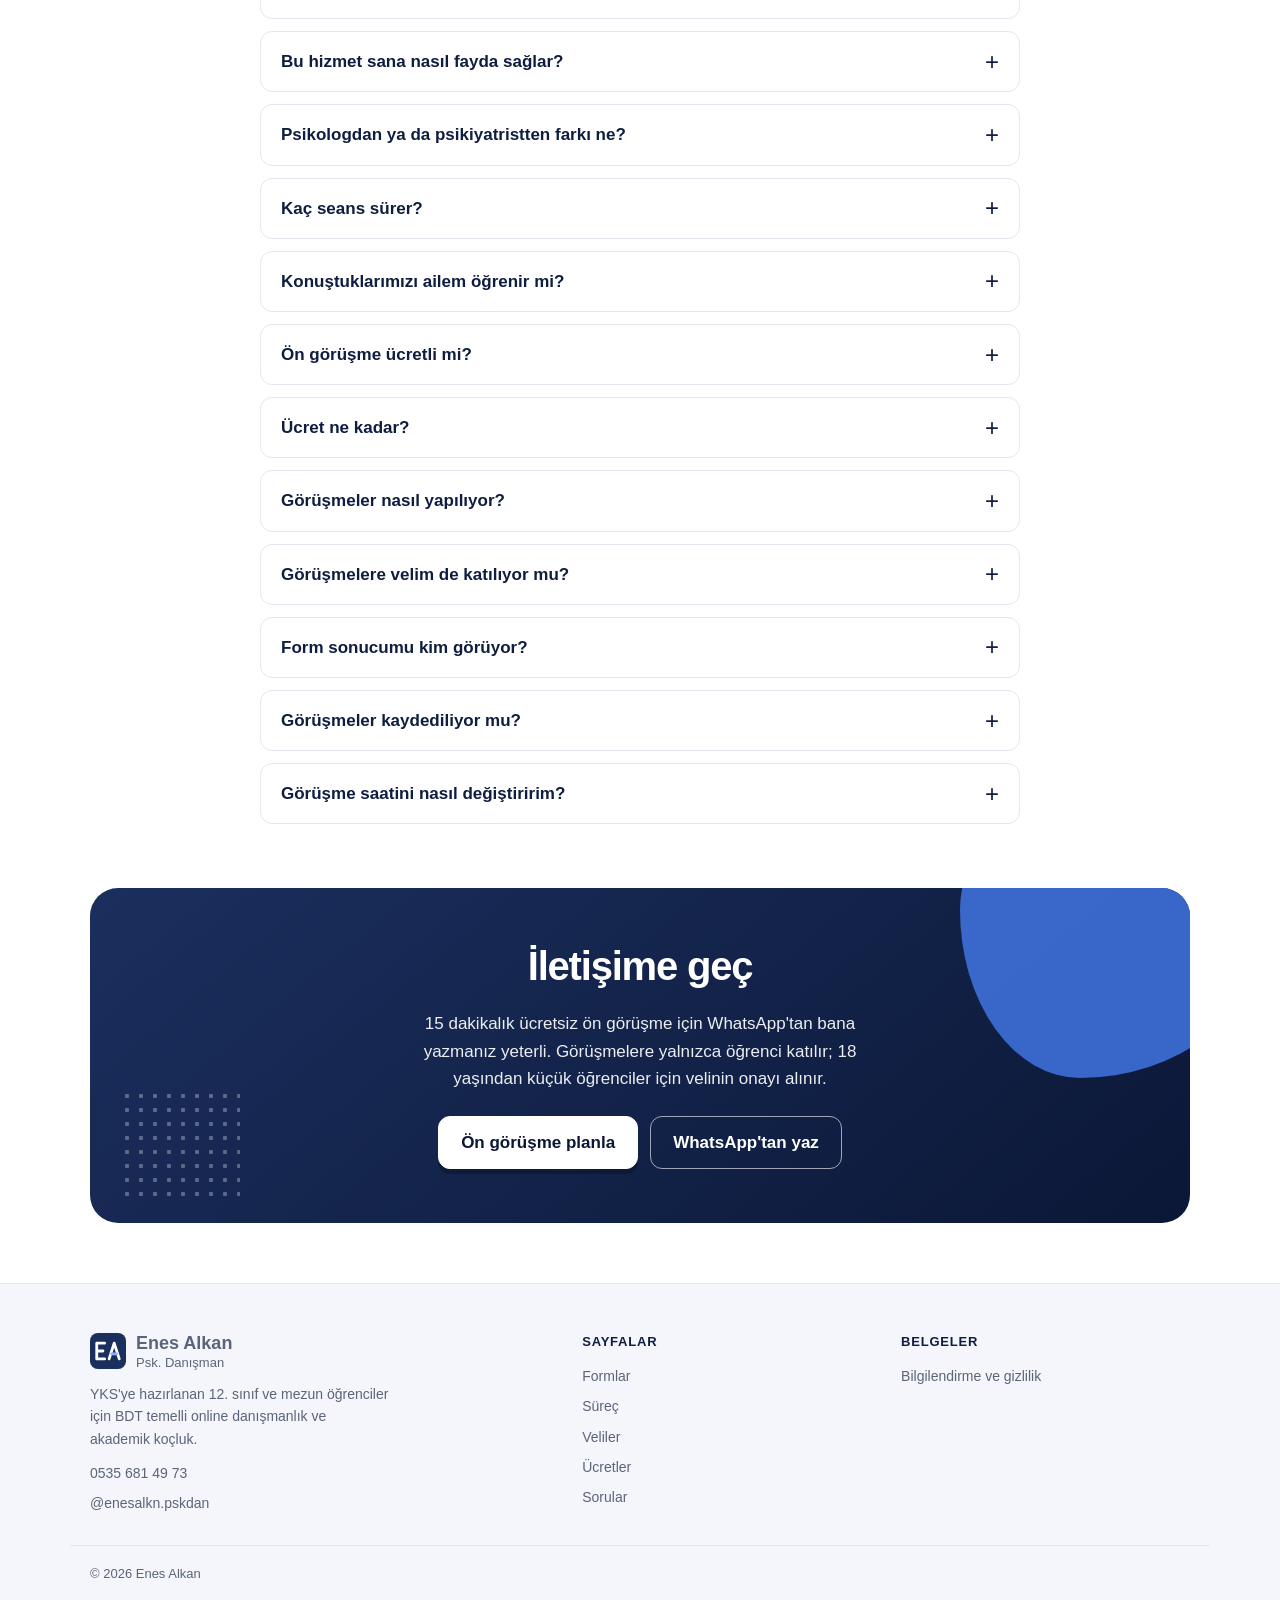
==== commit 769dda1c: "Add files via upload" ====
--- a/index.html
+++ b/index.html
@@ -8,8 +8,8 @@
 <meta name="description" content="YKS'ye hazırlanan öğrenciler için BDT temelli online danışmanlık ve akademik koçluk. Kendine yeten öğrenci ol.">
 <link rel="icon" href="/logo.svg" type="image/svg+xml">
 <link rel="apple-touch-icon" href="/logo-180.png">
-<link rel="stylesheet" href="/stil.css?v=30">
-<link rel="stylesheet" href="/ana.css?v=30">
+<link rel="stylesheet" href="/stil.css?v=33">
+<link rel="stylesheet" href="/ana.css?v=33">
 </head>
 <body class="ana">
 <header class="ust">
@@ -21,6 +21,7 @@
       <a href="#surec">Süreç</a>
       <a href="#veli">Veliler</a>
       <a href="#hakkimda">Hakkımda</a>
+      <a href="#ucret">Ücretler</a>
       <a href="#sss">Sorular</a>
     </nav>
     <a class="dugme kucuk d3" data-planla href="#">Ön görüşme</a>
@@ -161,7 +162,7 @@
       <h2 class="orta">Veliler için</h2>
       <p class="giris orta">Sınav yılı yalnızca öğrenciyi değil bütün evi etkiler. 18 yaş altındaki öğrencilerle süreç velinin bilgisi ve onayıyla başlar.</p>
       <div class="veli-izgara">
-        <div class="veli-kart"><b>01</b><h3>Tanışma ve onay</h3><p>Ön görüşmeye velinizle birlikte başlarız. Çalışmanın nasıl yürüyeceğini, gizliliğin nerede başlayıp nerede bittiğini baştan konuşuruz.</p></div>
+        <div class="veli-kart"><b>01</b><h3>Tanışma ve onay</h3><p>Görüşmelere yalnızca öğrenci katılır. 18 yaş altında çalışmaya başlamadan önce onam formuyla onayınızı alır, sürecin nasıl yürüyeceğini ve gizliliğin sınırlarını size de açıklarım.</p></div>
         <div class="veli-kart"><b>02</b><h3>Düzenli bilgilendirme</h3><p>Öğrencinin güvenini koruyarak, genel gidişat ve evde nasıl destek olabileceğiniz hakkında belirli aralıklarla bilgi veririm.</p></div>
         <div class="veli-kart"><b>03</b><h3>Evde destek</h3><p>Baskı oluşturmadan nasıl konuşulacağı, deneme sonuçlarına nasıl yaklaşılacağı gibi konularda size de yol gösteririm.</p></div>
       </div>
@@ -188,8 +189,9 @@
           <li><b>Kanıta dayalı yöntem</b>İşe yaradığı araştırmalarla gösterilmiş teknikler.</li>
           <li><b>Bağımlılık değil özerklik</b>Hedef, öğrencinin kendi planını kendisinin yürütmesi.</li>
           <li><b>Akademik ve duygusal birlikte</b>Program, kaygı ve erteleme birlikte ele alınır.</li>
-          <li><b>Veliyle açık iletişim</b>18 yaş altında süreç velinin bilgisi ve onayıyla yürür.</li>
+          <li><b>Veliyle açık iletişim</b>Görüşmelere yalnızca öğrenci katılır; 18 yaş altında süreç velinin onayıyla başlar.</li>
         </ul>
+        <p class="kapsam">Psikolojik danışmanlık ve akademik koçluk hizmeti verilir; psikiyatrik tanı ve tedavi bu hizmetin kapsamında değildir. Gerektiğinde ilgili uzmana yönlendirme yapılır.</p>
         <div class="yeterlik" id="yeterlik"></div>
       </div>
     </div>
@@ -225,6 +227,40 @@
     </div>
   </section>
 
+  <section class="blok zeminli" id="ucret">
+    <div class="kap genis">
+      <span class="ust-etiket orta-blok">Ücretlendirme</span>
+      <h2 class="orta">Şeffaf ve net ücretler</h2>
+      <p class="giris orta">Önce ücretsiz ön görüşmede tanışırız. Birlikte çalışmaya karar verirsek tek seans ya da paketle devam edebilirsin.</p>
+      <div class="fiyatlar">
+        <div class="fiyat">
+          <span class="f-etiket">İlk adım</span>
+          <h3>Ön görüşme</h3>
+          <div class="f-tutar">Ücretsiz</div>
+          <p class="f-alt">15 dakika · online</p>
+          <ul><li>Durumuna birlikte bakarız</li><li>Form sonucunu birlikte değerlendiririz</li><li>Çalışmanın sana uygun olup olmadığını konuşuruz</li></ul>
+          <a class="dugme ikincil tam" data-planla href="#">Ön görüşme planla</a>
+        </div>
+        <div class="fiyat">
+          <span class="f-etiket">Esnek</span>
+          <h3>Tek seans</h3>
+          <div class="f-tutar">2.000 TL</div>
+          <p class="f-alt">seans başına</p>
+          <ul><li>İhtiyacına göre seans planlanır</li><li>Online, Google Meet üzerinden</li><li>Seans arası küçük çalışmalar</li></ul>
+          <a class="dugme ikincil tam" data-dm href="#">WhatsApp'tan yaz</a>
+        </div>
+        <div class="fiyat one">
+          <span class="f-etiket">Avantajlı</span>
+          <h3>5 seanslık paket</h3>
+          <div class="f-tutar">9.000 TL</div>
+          <p class="f-alt">seans başına 1.800 TL · 1.000 TL avantaj</p>
+          <ul><li>5 seans, haftada bir görüşme</li><li>Sana özel çalışma planı</li><li>İlk ve son seansta gelişimini formla ölçeriz</li></ul>
+          <a class="dugme acik tam" data-dm href="#">Paket için yaz</a>
+        </div>
+      </div>
+    </div>
+  </section>
+
   <section class="blok" id="yorumlar" hidden>
     <div class="kap genis">
       <span class="ust-etiket orta-blok">Yorumlar</span>
@@ -238,13 +274,19 @@
       <span class="ust-etiket orta-blok">Sorular</span>
       <h2 class="orta">Sık sorulan sorular</h2>
       <div class="sss">
+        <details open><summary>Psikolojik danışmanlık nedir?</summary><p>Zorlandığın bir konuyu güvenli ve yargısız bir ortamda konuştuğumuz, nedenini birlikte anlamaya çalıştığımız ve somut çözüm yolları geliştirdiğimiz profesyonel bir destektir. Bunun için “çok büyük bir sorunun” olması gerekmez; bir konuda takıldığını hissetmen ya da kendini daha iyi anlamak istemen yeterli bir sebeptir.</p></details>
+        <details><summary>Nasıl bir hizmet veriyorsun, süreç nasıl ilerliyor?</summary><p>YKS'ye hazırlanan 12. sınıf ve mezun öğrencilerle online ve birebir, Bilişsel Davranışçı Terapi (BDT) yaklaşımıyla çalışıyorum. Önce 15 dakikalık ücretsiz bir ön görüşme yapıyoruz; seni neyin zorladığını konuşuyor, birlikte çalışmanın sana uygun olup olmadığına beraber karar veriyoruz. Devam edersek haftalık seanslarda düşüncelerin, duyguların ve davranışların arasındaki bağı birlikte inceliyor, sana özel bir çalışma planı oluşturuyoruz. Seans aralarındaki kısa uygulamalarla değişimi günlük hayatına taşıyor, gelişimini formlarla düzenli olarak gözden geçiriyoruz. Hedefim, planını zamanla kendi başına yürütebilmen.</p></details>
+        <details><summary>Hangi konularda destek veriyorsun?</summary><p>Sınav kaygısı, erteleme, ders çalışma motivasyonu ve düzeni, zaman yönetimi, stres, mükemmeliyetçilik, tükenmişlik, aile ve çevre baskısı, bölüm ve meslek kararı gibi konularda.</p></details>
+        <details><summary>Bu hizmet sana nasıl fayda sağlar?</summary><p>Seni zorlayan düşünce kalıplarını fark etmeyi, kaygı ve stresle baş etmek için somut beceriler kazanmayı ve ertelediğin işlere adım adım başlamayı öğrenirsin. Bu beceriler seanslar bittikten sonra da seninle kalır.</p></details>
+        <details><summary>Psikologdan ya da psikiyatristten farkı ne?</summary><p>Psikiyatrist bir hekimdir; tanı koyar ve ilaç yazabilir. Ben görüşme yoluyla çalışırım, tanı koymam ve ilaç önermem. İhtiyaç olduğunu düşünürsem seni bir psikiyatriste ya da klinik psikoloğa yönlendiririm.</p></details>
+        <details><summary>Kaç seans sürer?</summary><p>Konuya ve ihtiyacına göre değişir. Ön görüşmeden sonra sana daha net bir tahmin verebilirim.</p></details>
+        <details><summary>Konuştuklarımızı ailem öğrenir mi?</summary><p>Konuştuklarımız aramızda kalır. 18 yaşından küçüksen süreç velinin onayıyla başlar; veline yalnızca genel gidişat hakkında bilgi veririm, konuştuklarımızın ayrıntısını paylaşmam. Tek istisna senin ya da bir başkasının güvenliğinin ciddi risk altında olmasıdır.</p></details>
+        <details><summary>Ön görüşme ücretli mi?</summary><p>Hayır. 15 dakikalık ön görüşme ücretsizdir; birlikte çalışmanın uygun olup olmadığını konuşmak içindir.</p></details>
+        <details><summary>Ücret ne kadar?</summary><p>Tek seans 2.000 TL, 5 seanslık paket 9.000 TL'dir (seans başına 1.800 TL).</p></details>
+        <details><summary>Görüşmeler nasıl yapılıyor?</summary><p>Görüşmeler online yapılır. Telefon ya da bilgisayardan, bir linke dokunarak katılabilirsin.</p></details>
+        <details><summary>Görüşmelere velim de katılıyor mu?</summary><p>Hayır. Görüşmelere yalnızca sen katılırsın. 18 yaşından küçüksen çalışmaya başlamadan önce velinin bilgisi ve onam formuyla onayı alınır.</p></details>
         <details><summary>Form sonucumu kim görüyor?</summary><p>Sonucunu ekranında sen görürsün. Sonuç ekranındaki düğmeyle WhatsApp'tan bana gönderdiğinde ben de yanıtlarını ayrıntılı olarak görürüm ve ön görüşmeye buna göre hazırlanırım.</p></details>
-        <details open><summary>Ön görüşme ücretli mi?</summary><p>Hayır. 15 dakikalık ön görüşme ücretsizdir; birlikte çalışmanın uygun olup olmadığını konuşmak içindir.</p></details>
-        <details><summary>Görüşmeler nasıl yapılıyor?</summary><p>Görüşmeler online yapılır. Telefon ya da bilgisayardan, bir linke dokunarak katılabilirsin.</p></details>
-        <details><summary>Velimin katılması gerekiyor mu?</summary><p>18 yaşından küçüksen evet. Ön görüşme ve sonraki süreç velinin bilgisi ve onayıyla yürütülür.</p></details>
-        <details><summary>Formlar ne işe yarıyor?</summary><p>Formlar, şu anki durumunu senin de net biçimde görmeni sağlar. Sonucunu benimle paylaşırsan nerede zorlandığını önceden bilir, ön görüşmede doğrudan o noktadan başlarız.</p></details>
-        <details><summary>Görüşmeler kaydediliyor mu?</summary><p>Hayır. Görüşmeler ses ya da görüntü olarak kaydedilmez. Konuştuklarımız, yasal zorunluluklar ve can güvenliği dışında kimseyle paylaşılmaz.</p></details>
-        <details><summary>Ücret ne kadar?</summary><p>Ön görüşme ücretsizdir. Haftalık çalışmanın ücreti ve sıklığı ön görüşmede, ihtiyacına göre netleşir.</p></details>
+        <details><summary>Görüşmeler kaydediliyor mu?</summary><p>Hayır. Görüşmeler ses ya da görüntü olarak kaydedilmez.</p></details>
         <details><summary>Görüşme saatini nasıl değiştiririm?</summary><p>WhatsApp'tan yazman yeterli. Lütfen en az 24 saat önce haber ver.</p></details>
       </div>
     </div>
@@ -254,7 +296,7 @@
     <div class="bant">
       <i class="blob"></i><i class="nokta"></i>
       <h2>İletişime geç</h2>
-      <p>15 dakikalık ücretsiz ön görüşme için WhatsApp'tan bana yazmanız yeterli. 18 yaş altındaki öğrenciler veliyle birlikte katılabilir.</p>
+      <p>15 dakikalık ücretsiz ön görüşme için WhatsApp'tan bana yazmanız yeterli. Görüşmelere yalnızca öğrenci katılır; 18 yaşından küçük öğrenciler için velinin onayı alınır.</p>
       <div class="dugmeler orta-dugme">
         <a class="dugme acik" data-planla href="#">Ön görüşme planla</a>
         <a class="dugme cerceve" data-dm href="#">WhatsApp'tan yaz</a>
@@ -275,7 +317,7 @@
     </div>
     <div>
       <h4>Sayfalar</h4>
-      <a href="#formlar">Formlar</a><a href="#surec">Süreç</a><a href="#veli">Veliler</a><a href="#sss">Sorular</a>
+      <a href="#formlar">Formlar</a><a href="#surec">Süreç</a><a href="#veli">Veliler</a><a href="#ucret">Ücretler</a><a href="#sss">Sorular</a>
     </div>
     <div>
       <h4>Belgeler</h4>
@@ -285,7 +327,7 @@
   <div class="kap genis ayak-alt"><span data-yil></span> Enes Alkan</div>
 </footer>
 
-<script src="/formlar.js?v=30"></script>
-<script src="/ana.js?v=30"></script>
+<script src="/formlar.js?v=33"></script>
+<script src="/ana.js?v=33"></script>
 </body>
 </html>
--- a/ana.css
+++ b/ana.css
@@ -367,3 +367,22 @@
   .z-tarih { padding-top: 0; }
   .zaman li::before { top: 2px; }
 }
+
+.kapsam { margin: 20px 0 0; padding: 12px 16px; border-left: 3px solid var(--vurgu); background: var(--kart); border-radius: 0 12px 12px 0; font-size: 14.5px; color: var(--soluk); }
+
+/* ---- Ücretlendirme ---- */
+.fiyatlar { display: grid; grid-template-columns: repeat(3, 1fr); gap: 18px; margin-top: 30px; align-items: stretch; }
+.fiyat { position: relative; display: flex; flex-direction: column; background: var(--kart); border: 1px solid var(--cizgi); border-radius: 20px; padding: 26px; box-shadow: 0 6px 0 var(--cizgi), 0 18px 30px rgba(11, 23, 54, .06); }
+.fiyat .f-etiket { align-self: flex-start; font-size: 12.5px; font-weight: 700; color: var(--ana); background: var(--ana-acik); padding: 5px 12px; border-radius: 999px; margin-bottom: 14px; }
+.fiyat h3 { font-size: 20px; margin: 0; color: var(--baslik); }
+.f-tutar { font-size: 38px; font-weight: 800; letter-spacing: -.03em; color: var(--baslik); margin-top: 8px; line-height: 1.1; }
+.f-alt { margin: 4px 0 0; font-size: 14px; font-weight: 600; color: var(--soluk); }
+.fiyat ul { list-style: none; padding: 0; margin: 18px 0 22px; display: grid; gap: 8px; align-content: start; font-size: 15px; color: var(--metin); flex: 1; }
+.fiyat li { position: relative; padding-left: 24px; }
+.fiyat li::before { content: ""; position: absolute; left: 0; top: 7px; width: 12px; height: 7px; border-left: 2.5px solid var(--vurgu); border-bottom: 2.5px solid var(--vurgu); transform: rotate(-45deg); }
+.fiyat.one { background: linear-gradient(150deg, var(--ana), var(--koyu)); border-color: var(--ana); box-shadow: 0 6px 0 var(--koyu), 0 24px 40px rgba(11, 23, 54, .22); }
+.fiyat.one h3, .fiyat.one .f-tutar, .fiyat.one ul { color: #fff; }
+.fiyat.one .f-alt { color: rgba(255,255,255,.75); }
+.fiyat.one .f-etiket { background: rgba(255,255,255,.16); color: #fff; }
+.fiyat.one li::before { border-color: #9bb6ee; }
+@media (max-width: 900px) { .fiyatlar { grid-template-columns: 1fr; max-width: 460px; margin-left: auto; margin-right: auto; } }
